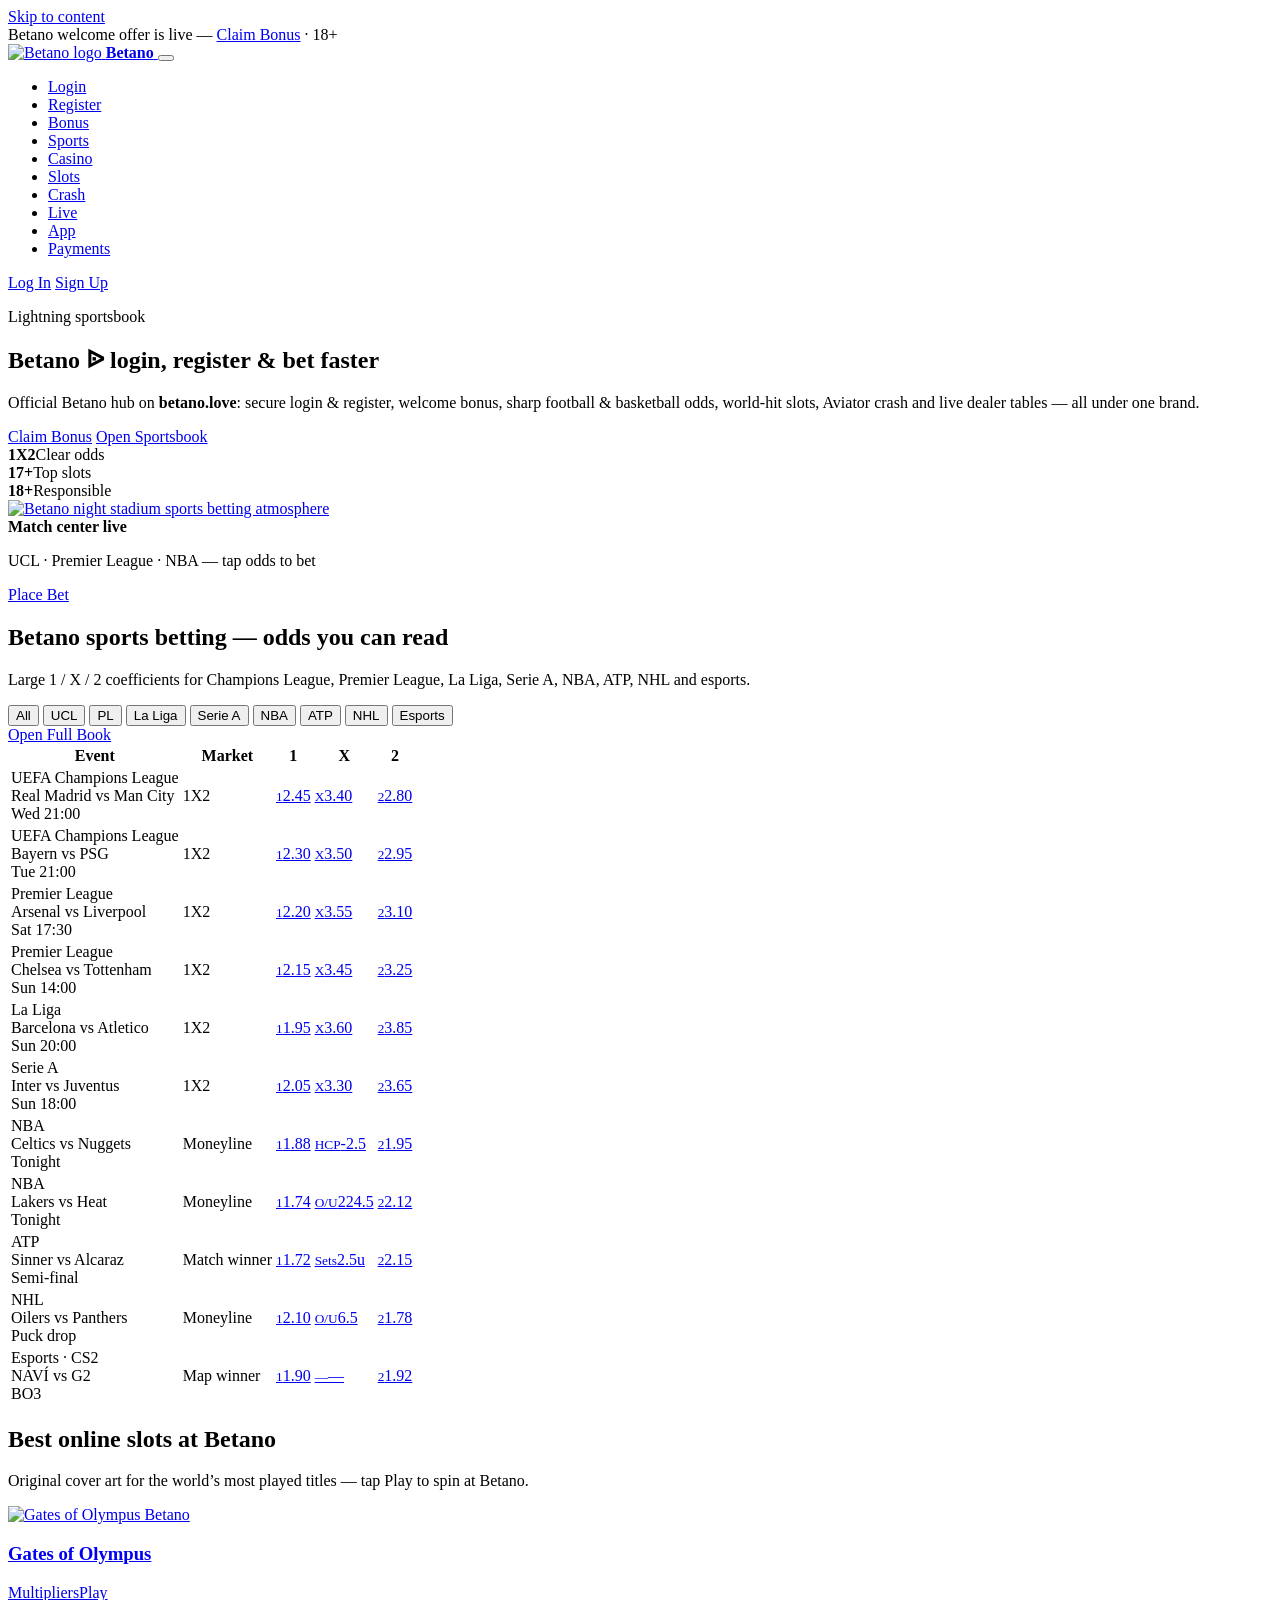
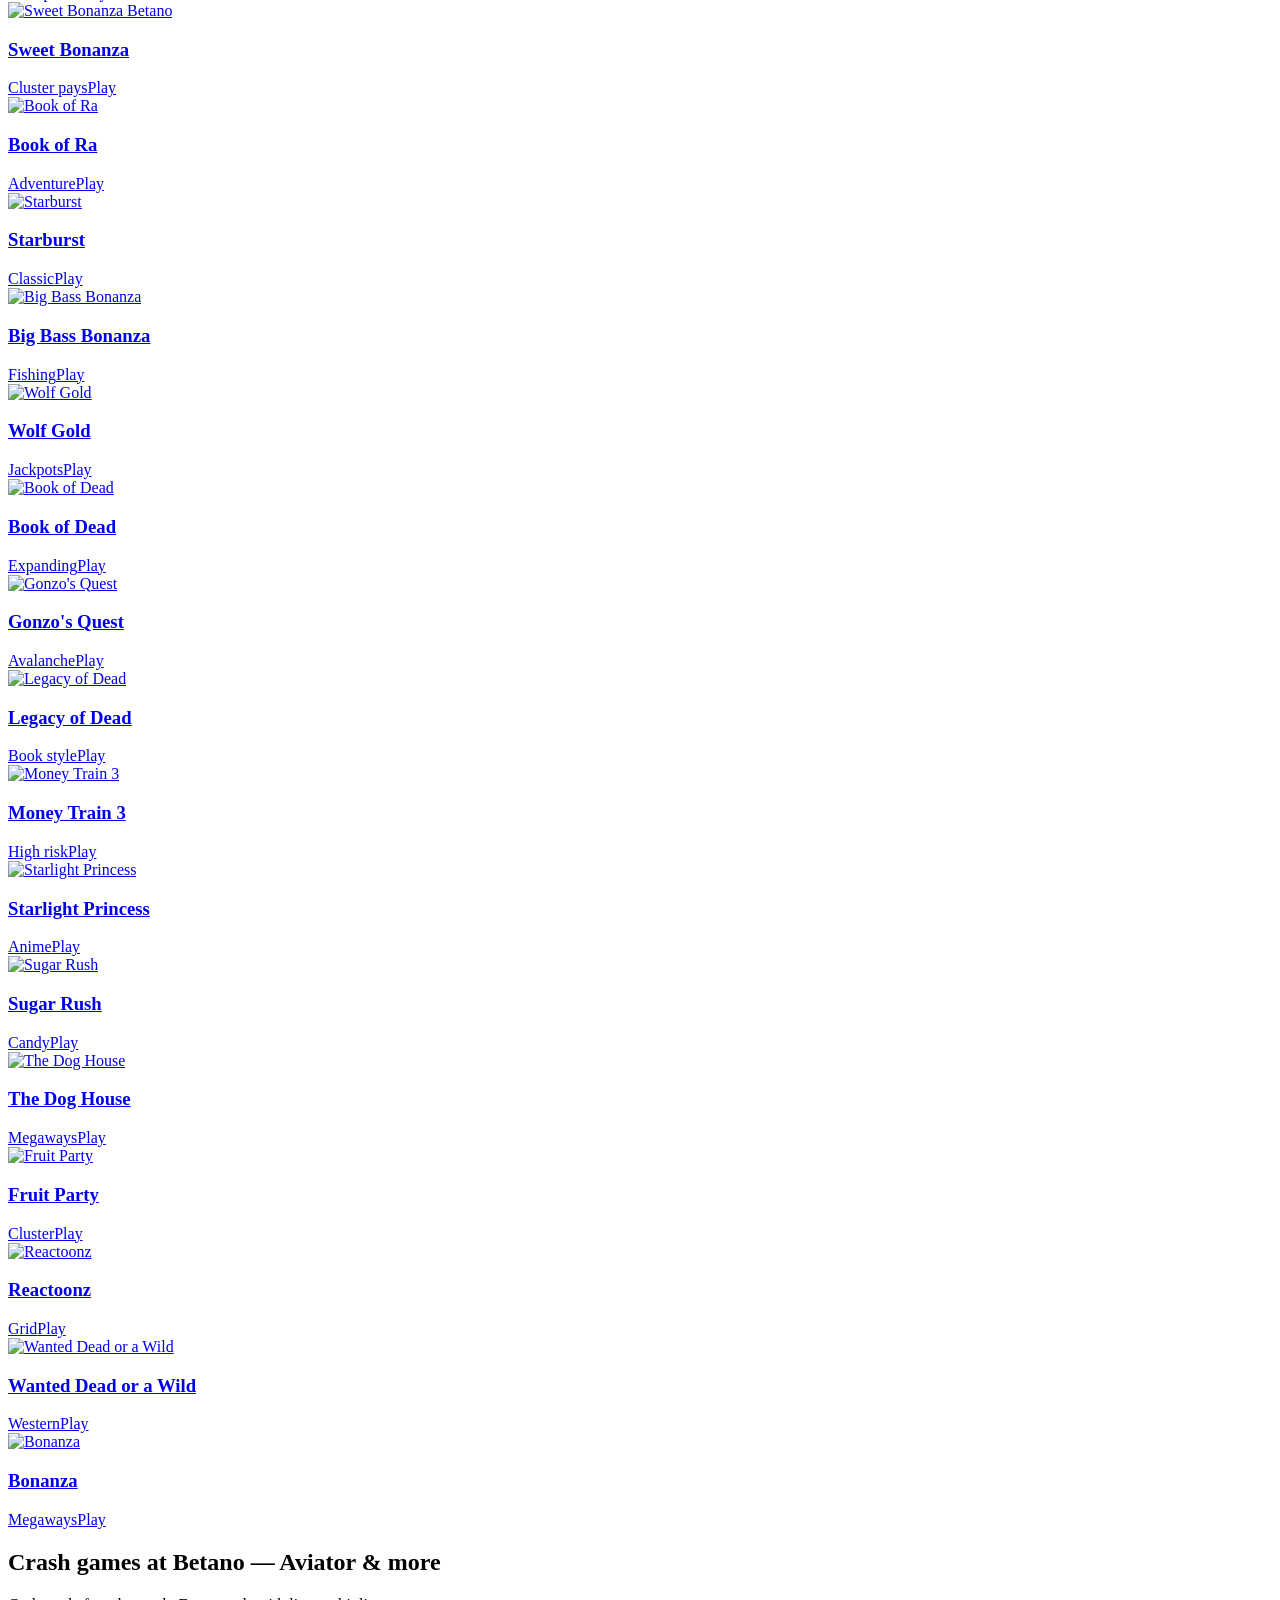
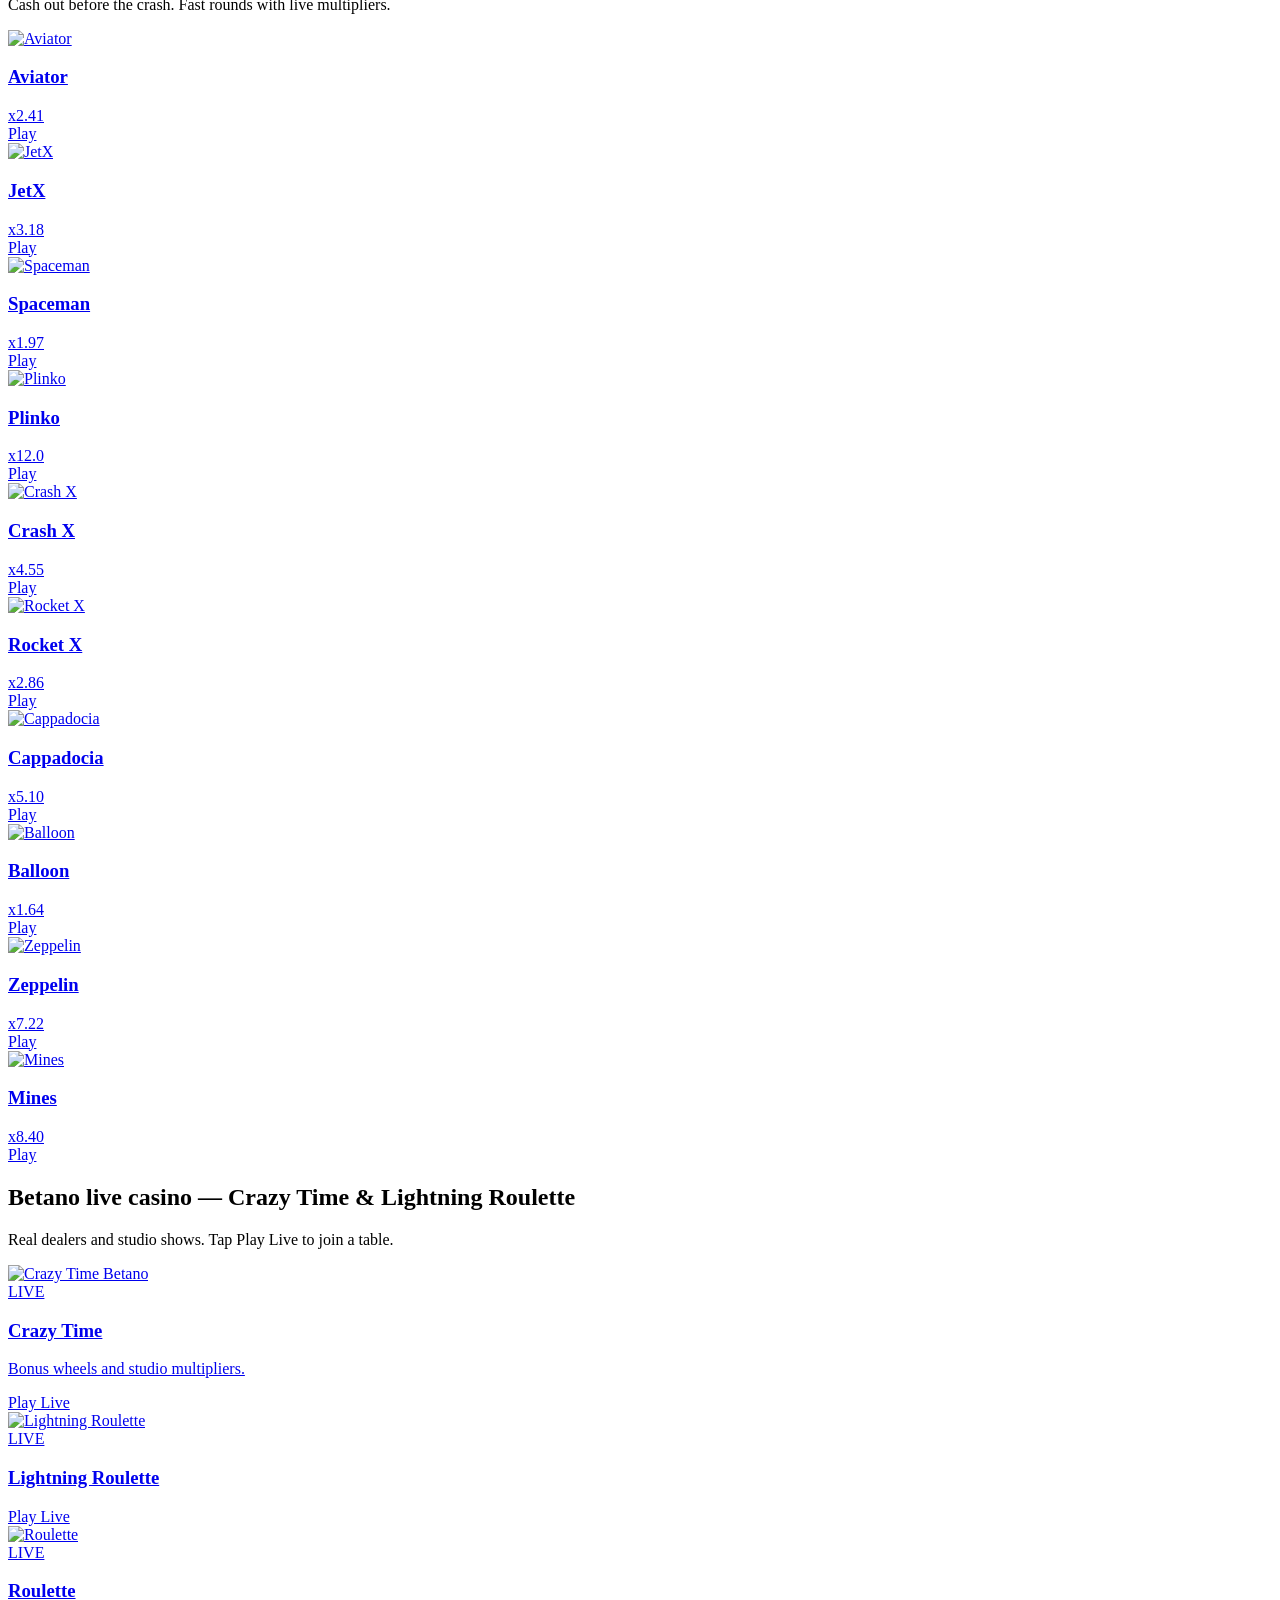
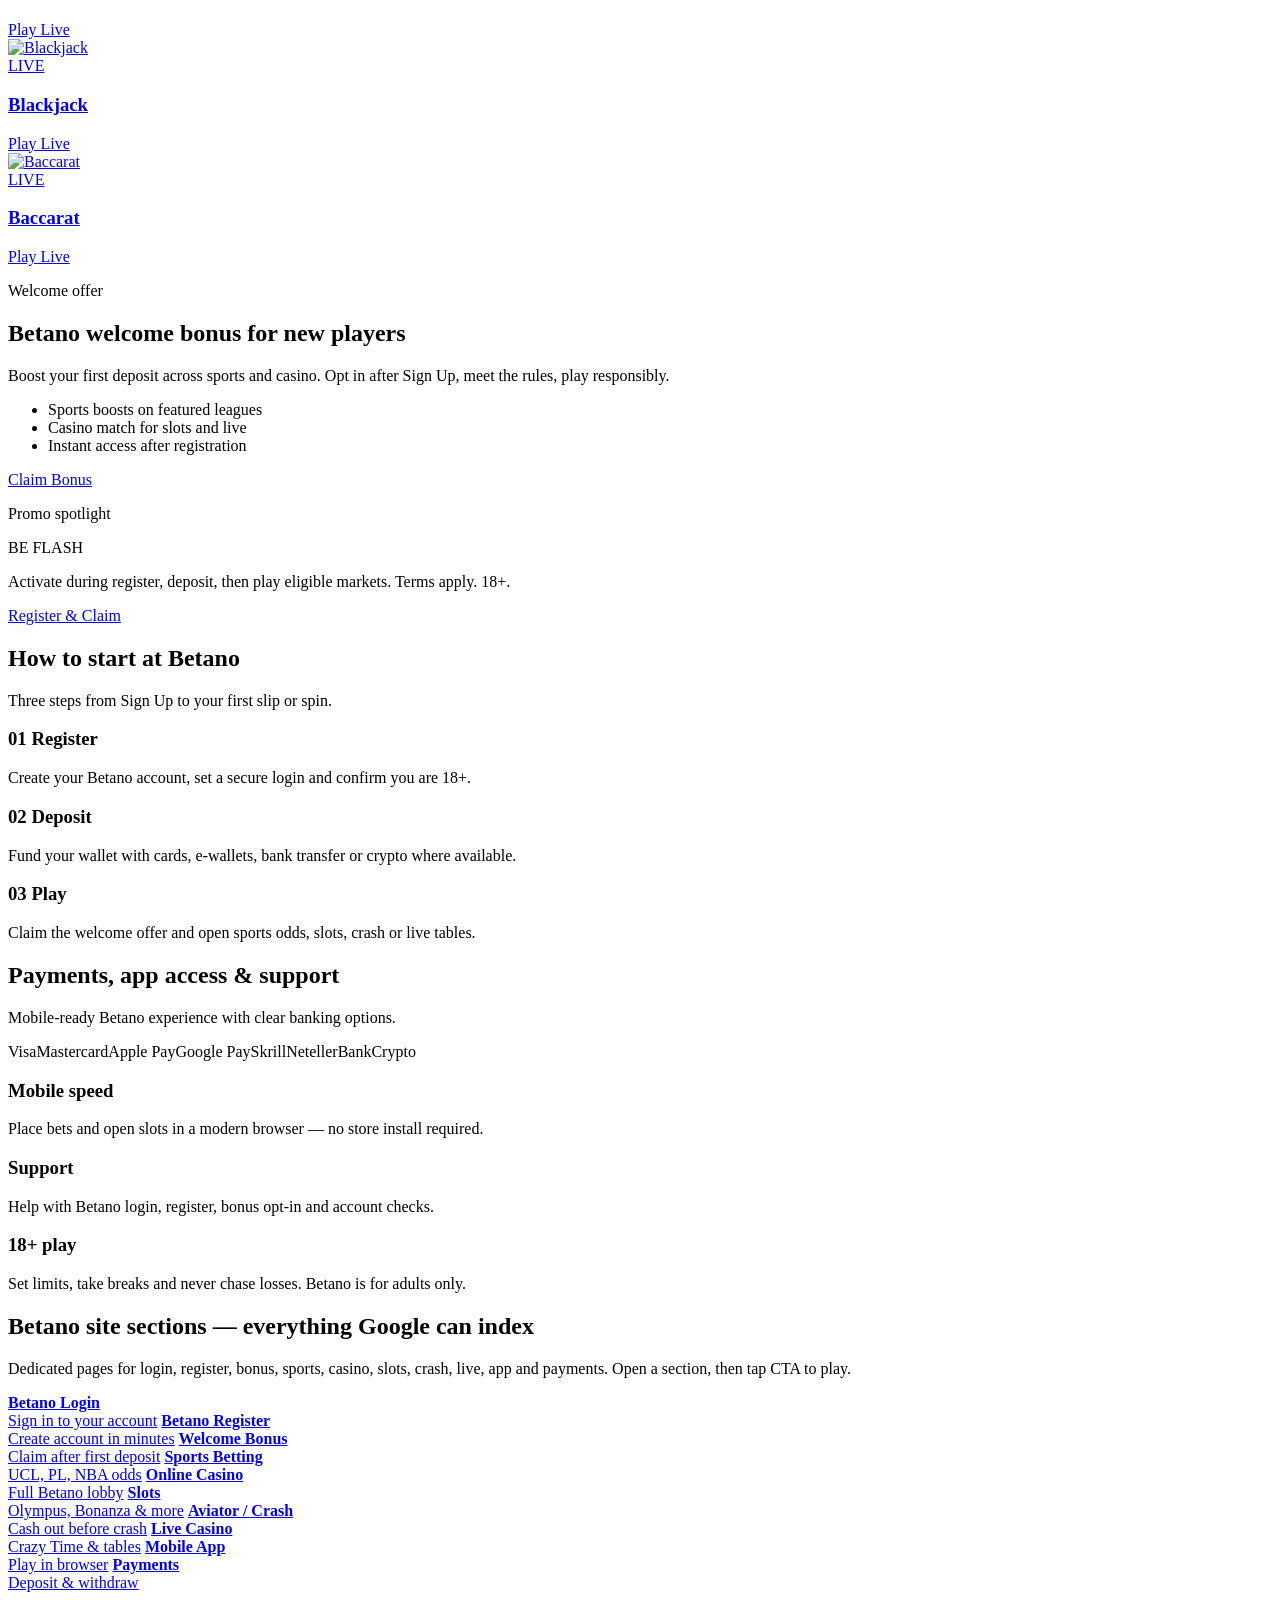
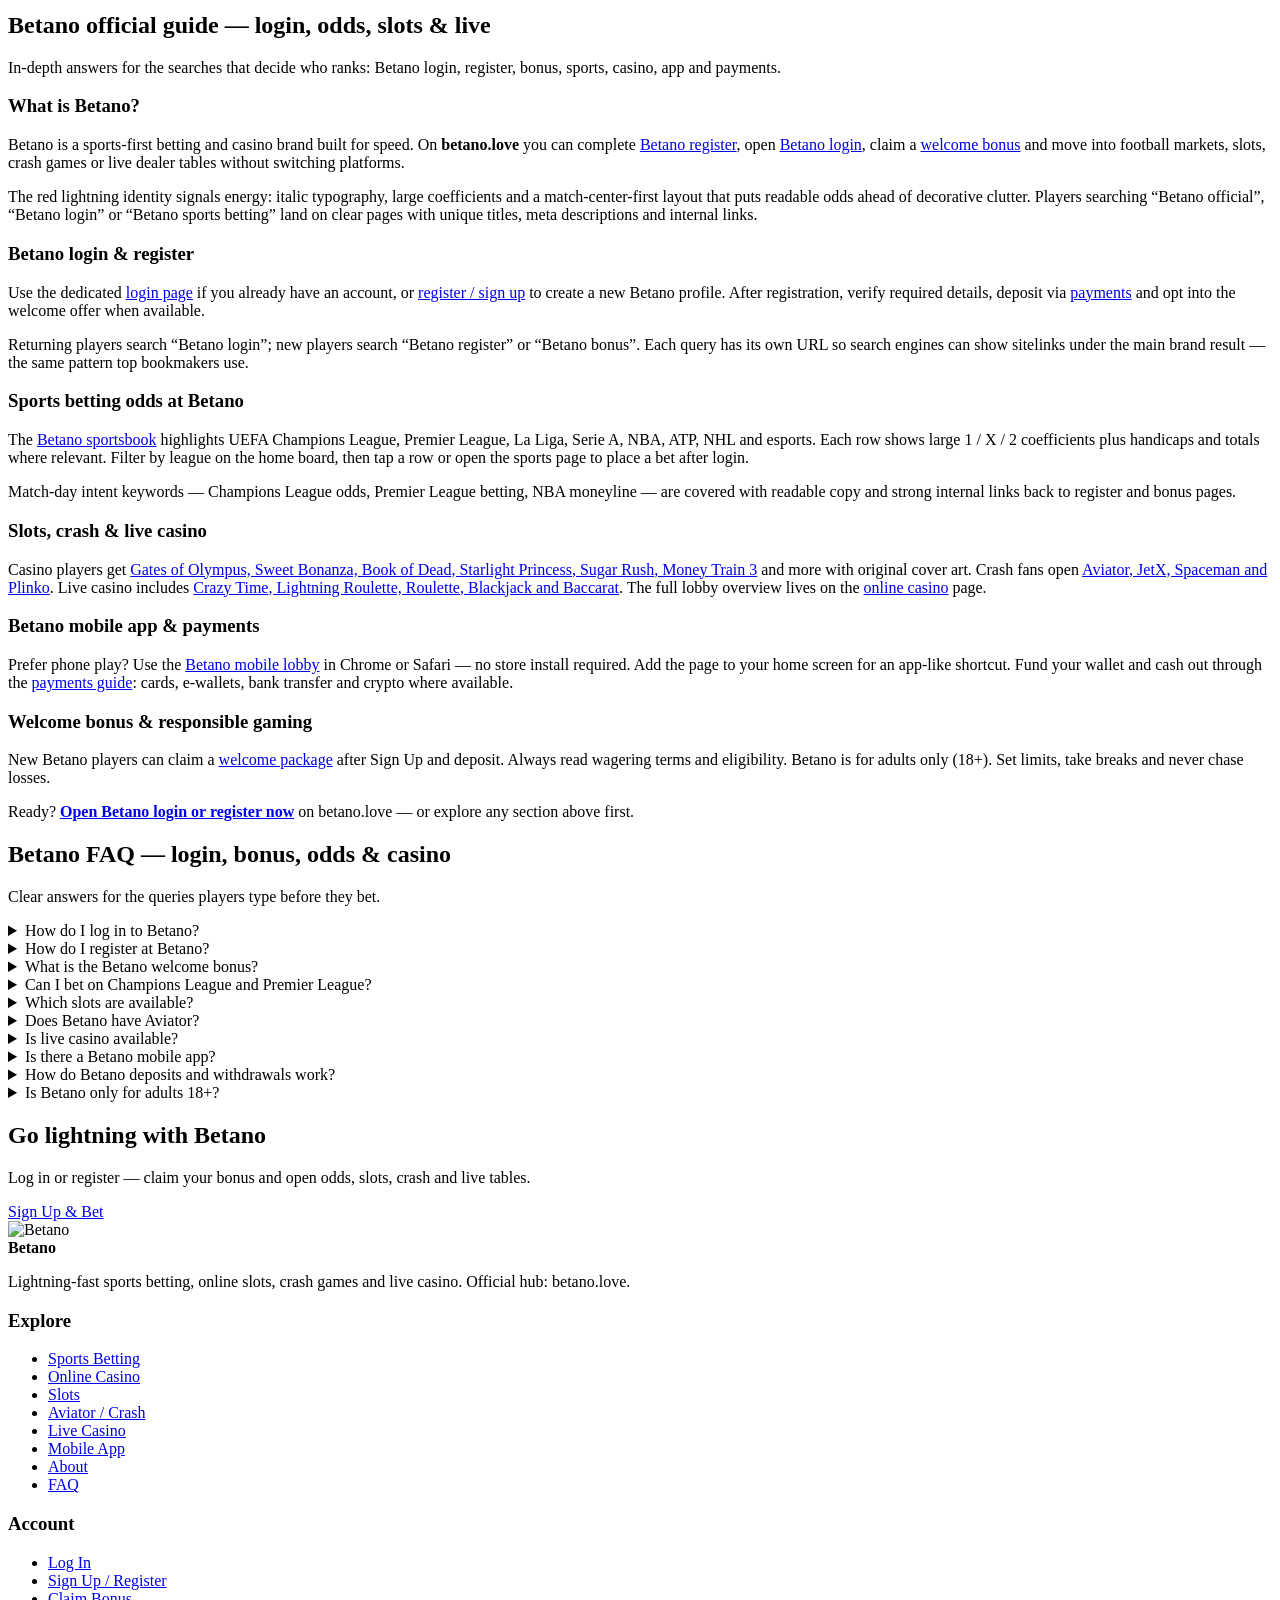
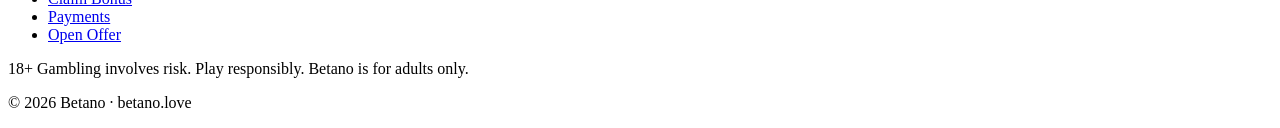
==== index.html @ 355923d1 "Add files via upload" ====
﻿<!DOCTYPE html>
<html lang="en">
<head>
  <meta charset="UTF-8">
  <meta name="viewport" content="width=device-width, initial-scale=1.0">
  <title>Betano ᐉ Official Login, Register & Sports Betting ᐉ Casino, Slots, Aviator</title>
  <meta name="description" content="Official Betano hub on betano.love ✅ Login & register ✅ Welcome bonus ✅ Sports odds (UCL, PL, NBA) ⚽ Top slots, Aviator crash & live casino. Fast, secure play. 18+.">
  <meta name="keywords" content="Betano, Betano login, Betano register, Betano bonus, Betano app, Betano sports betting, Betano casino, Betano slots, Betano Aviator, betano.love, Champions League odds, Premier League, Gates of Olympus, Sweet Bonanza, Crazy Time, payments">
  <meta name="robots" content="index, follow, max-image-preview:large, max-snippet:-1, max-video-preview:-1">
  <meta name="googlebot" content="index, follow, max-image-preview:large, max-snippet:-1, max-video-preview:-1">
  <meta name="bingbot" content="index, follow, max-image-preview:large, max-snippet:-1">
  <meta name="author" content="Betano">
  <meta name="publisher" content="Betano">
  <meta name="application-name" content="Betano">
  <meta name="apple-mobile-web-app-title" content="Betano">
  <meta name="apple-mobile-web-app-capable" content="yes">
  <meta name="mobile-web-app-capable" content="yes">
  <meta name="theme-color" content="#E30613">
  <link rel="icon" href="favicon.ico?v=be4" sizes="any">
  <link rel="icon" type="image/png" sizes="16x16" href="assets/brand/favicon-16.png?v=be4">
  <link rel="icon" type="image/png" sizes="32x32" href="assets/brand/favicon-32.png?v=be4">
  <link rel="icon" type="image/png" sizes="48x48" href="assets/brand/favicon-48.png?v=be4">
  <link rel="icon" type="image/png" sizes="192x192" href="assets/brand/icon-192.png?v=be4">
  <link rel="shortcut icon" href="favicon.ico?v=be4">
  <link rel="apple-touch-icon" sizes="180x180" href="assets/brand/apple-touch-icon.png?v=be4">
  <meta name="msapplication-TileColor" content="#E30613">
  <meta name="msapplication-TileImage" content="assets/brand/icon-192.png?v=be4">
    <link rel="icon" href="https://betano.love/favicon.ico?v=be4" sizes="any">
  <link rel="apple-touch-icon" href="https://betano.love/assets/brand/apple-touch-icon.png?v=be4">
  <link rel="manifest" href="site.webmanifest">
  <meta name="rating" content="adult">
  <meta name="audience" content="adults">
  <meta name="language" content="English">
  <meta name="referrer" content="strict-origin-when-cross-origin">
  <link rel="canonical" href="https://betano.love/">
  <link rel="alternate" hreflang="en" href="https://betano.love/">
  <link rel="alternate" hreflang="x-default" href="https://betano.love/">
  <link rel="sitemap" type="application/xml" href="https://betano.love/sitemap.xml">

  <meta property="og:type" content="website">
  <meta property="og:site_name" content="Betano">
  <meta property="og:locale" content="en_US">
  <meta property="og:url" content="https://betano.love/">
  <meta property="og:title" content="Betano ᐉ Official Login, Register & Sports Betting ᐉ Casino, Slots, Aviator">
  <meta property="og:description" content="Official Betano hub on betano.love ✅ Login & register ✅ Welcome bonus ✅ Sports odds ⚽ Slots, Aviator crash & live casino. 18+.">
  <meta property="og:image" content="https://betano.love/assets/og-cover.jpg?v=be3">
  <meta property="og:image:secure_url" content="https://betano.love/assets/og-cover.jpg?v=be3">
  <meta property="og:image:width" content="1200">
  <meta property="og:image:height" content="630">
  <meta property="og:image:type" content="image/jpeg">
  <meta property="og:image:alt" content="Betano official logo white italic wordmark on red">

  <meta name="twitter:card" content="summary_large_image">
  <meta name="twitter:title" content="Betano ᐉ Official Login, Register & Sports Betting ᐉ Casino, Slots, Aviator">
  <meta name="twitter:description" content="Official Betano hub on betano.love ✅ Login & register ✅ Welcome bonus ✅ Sports odds ⚽ Slots, Aviator crash & live casino. 18+.">
  <meta name="twitter:image" content="https://betano.love/assets/og-cover.jpg?v=be3">
  <meta name="twitter:image:alt" content="Betano official logo">

  <meta itemprop="name" content="Betano ᐉ Official Login, Register & Sports Betting ᐉ Casino, Slots, Aviator">
  <meta itemprop="description" content="Official Betano hub on betano.love ✅ Login & register ✅ Welcome bonus ✅ Sports odds ⚽ Slots, Aviator crash & live casino. 18+.">
  <meta itemprop="image" content="https://betano.love/assets/og-cover.jpg?v=be3">
  <link rel="preconnect" href="https://fonts.googleapis.com">
  <link rel="preconnect" href="https://fonts.gstatic.com" crossorigin>
  <link href="https://fonts.googleapis.com/css2?family=Barlow+Condensed:ital,wght@0,600;0,700;0,800;1,700;1,800&family=IBM+Plex+Sans:wght@400;500;600;700&display=swap" rel="stylesheet">
  <link rel="stylesheet" href="css/styles.css">

  <script type="application/ld+json">
  {
    "@context": "https://schema.org",
    "@graph": [
      {
        "@type": "WebSite",
        "@id": "https://betano.love/#website",
        "url": "https://betano.love/",
        "name": "Betano",
        "alternateName": ["Betano Official", "Betano Love"],
        "description": "Betano official site for sports betting, online slots, crash games and live casino with login, register and welcome bonus.",
        "inLanguage": "en",
        "publisher": { "@id": "https://betano.love/#organization" }
      },
      {
        "@type": ["Organization", "EntertainmentBusiness"],
        "@id": "https://betano.love/#organization",
        "name": "Betano",
        "url": "https://betano.love/",
        "slogan": "Lightning-fast sports betting and casino",
        "description": "Betano is a sports-first betting and casino brand with sharp odds, world-hit slots, crash titles and live dealer tables.",
        "logo": { "@type": "ImageObject", "url": "https://betano.love/assets/brand/logo.png", "width": 600, "height": 600 },
        "image": ["https://betano.love/assets/og-cover.jpg", "https://betano.love/assets/brand/logo.png"],
        "areaServed": "Worldwide",
        "knowsAbout": ["sports betting", "online slots", "live casino", "crash games", "welcome bonus", "Betano login", "Betano register"],
        "contactPoint": { "@type": "ContactPoint", "contactType": "customer support", "url": "https://betano.love/", "availableLanguage": ["English"] }
      },
      {
        "@type": "WebPage",
        "@id": "https://betano.love/#webpage",
        "url": "https://betano.love/",
        "name": "Betano Official Login, Register and Sports Betting Casino Hub",
        "isPartOf": { "@id": "https://betano.love/#website" },
        "about": { "@id": "https://betano.love/#organization" },
        "primaryImageOfPage": { "@type": "ImageObject", "url": "https://betano.love/assets/og-cover.jpg", "width": 1200, "height": 630 },
        "description": "Official Betano hub: login, register, welcome bonus, sports odds, slots, Aviator crash and live casino on betano.love. 18+.",
        "inLanguage": "en",
        "datePublished": "2026-08-04",
        "dateModified": "2026-08-09",
        "breadcrumb": { "@id": "https://betano.love/#breadcrumb" },
        "speakable": { "@type": "SpeakableSpecification", "cssSelector": [".hero h1", ".lead", ".seo h3", ".seo p"] }
      },
      {
        "@type": "BreadcrumbList",
        "@id": "https://betano.love/#breadcrumb",
        "itemListElement": [
          { "@type": "ListItem", "position": 1, "name": "Home", "item": "https://betano.love/" },
          { "@type": "ListItem", "position": 2, "name": "Login", "item": "https://betano.love/login.html" },
          { "@type": "ListItem", "position": 3, "name": "Register", "item": "https://betano.love/register.html" },
          { "@type": "ListItem", "position": 4, "name": "Sports Betting", "item": "https://betano.love/sports-betting.html" },
          { "@type": "ListItem", "position": 5, "name": "Casino", "item": "https://betano.love/online-casino.html" },
          { "@type": "ListItem", "position": 6, "name": "Bonus", "item": "https://betano.love/bonus.html" }
        ]
      },
      {
        "@type": "SiteNavigationElement",
        "@id": "https://betano.love/#sitenav",
        "name": "Betano main menu",
        "hasPart": [
          { "@type": "WebPage", "name": "Login", "url": "https://betano.love/login.html" },
          { "@type": "WebPage", "name": "Register", "url": "https://betano.love/register.html" },
          { "@type": "WebPage", "name": "Bonus", "url": "https://betano.love/bonus.html" },
          { "@type": "WebPage", "name": "Sports Betting", "url": "https://betano.love/sports-betting.html" },
          { "@type": "WebPage", "name": "Online Casino", "url": "https://betano.love/online-casino.html" },
          { "@type": "WebPage", "name": "Slots", "url": "https://betano.love/slots.html" },
          { "@type": "WebPage", "name": "Aviator Crash", "url": "https://betano.love/aviator-crash.html" },
          { "@type": "WebPage", "name": "Live Casino", "url": "https://betano.love/live-casino.html" },
          { "@type": "WebPage", "name": "Mobile App", "url": "https://betano.love/mobile-app.html" },
          { "@type": "WebPage", "name": "Payments", "url": "https://betano.love/payments.html" }
        ]
      },
      {
        "@type": "Offer",
        "@id": "https://betano.love/#welcome-offer",
        "name": "Betano Welcome Bonus",
        "description": "Welcome package for new Betano players after register and first deposit. Sports and casino value. Terms apply. 18+.",
        "url": "https://betano.love/bonus.html",
        "availability": "https://schema.org/InStock",
        "seller": { "@id": "https://betano.love/#organization" }
      },
      {
        "@type": "ItemList",
        "@id": "https://betano.love/#top-slots",
        "name": "Betano Top World Slots",
        "numberOfItems": 17,
        "itemListElement": [
          { "@type": "ListItem", "position": 1, "name": "Book of Ra" },
          { "@type": "ListItem", "position": 2, "name": "Sweet Bonanza" },
          { "@type": "ListItem", "position": 3, "name": "Gates of Olympus" },
          { "@type": "ListItem", "position": 4, "name": "Starburst" },
          { "@type": "ListItem", "position": 5, "name": "Big Bass Bonanza" },
          { "@type": "ListItem", "position": 6, "name": "Wolf Gold" },
          { "@type": "ListItem", "position": 7, "name": "Book of Dead" },
          { "@type": "ListItem", "position": 8, "name": "Gonzo's Quest" },
          { "@type": "ListItem", "position": 9, "name": "Legacy of Dead" },
          { "@type": "ListItem", "position": 10, "name": "Money Train 3" },
          { "@type": "ListItem", "position": 11, "name": "Starlight Princess" },
          { "@type": "ListItem", "position": 12, "name": "Sugar Rush" },
          { "@type": "ListItem", "position": 13, "name": "The Dog House Megaways" },
          { "@type": "ListItem", "position": 14, "name": "Fruit Party" },
          { "@type": "ListItem", "position": 15, "name": "Reactoonz" },
          { "@type": "ListItem", "position": 16, "name": "Wanted Dead or a Wild" },
          { "@type": "ListItem", "position": 17, "name": "Bonanza" }
        ]
      },
      {
        "@type": "ItemList",
        "@id": "https://betano.love/#top-crash",
        "name": "Betano Crash Games",
        "numberOfItems": 10,
        "itemListElement": [
          { "@type": "ListItem", "position": 1, "name": "Aviator" },
          { "@type": "ListItem", "position": 2, "name": "JetX" },
          { "@type": "ListItem", "position": 3, "name": "Spaceman" },
          { "@type": "ListItem", "position": 4, "name": "Plinko" },
          { "@type": "ListItem", "position": 5, "name": "Crash X" },
          { "@type": "ListItem", "position": 6, "name": "Rocket X" },
          { "@type": "ListItem", "position": 7, "name": "Cappadocia" },
          { "@type": "ListItem", "position": 8, "name": "Balloon" },
          { "@type": "ListItem", "position": 9, "name": "Zeppelin" },
          { "@type": "ListItem", "position": 10, "name": "Mines" }
        ]
      },
      {
        "@type": "ItemList",
        "@id": "https://betano.love/#live-tables",
        "name": "Betano Live Casino",
        "numberOfItems": 5,
        "itemListElement": [
          { "@type": "ListItem", "position": 1, "name": "Crazy Time" },
          { "@type": "ListItem", "position": 2, "name": "Lightning Roulette" },
          { "@type": "ListItem", "position": 3, "name": "Roulette" },
          { "@type": "ListItem", "position": 4, "name": "Blackjack" },
          { "@type": "ListItem", "position": 5, "name": "Baccarat" }
        ]
      },
      {
        "@type": "HowTo",
        "@id": "https://betano.love/#howto",
        "name": "How to start at Betano",
        "description": "Register at Betano, deposit and place bets or play casino games.",
        "totalTime": "PT5M",
        "step": [
          { "@type": "HowToStep", "position": 1, "name": "Register", "text": "Create your Betano account with Sign Up and secure your login." },
          { "@type": "HowToStep", "position": 2, "name": "Deposit", "text": "Fund your Betano balance with a supported payment method." },
          { "@type": "HowToStep", "position": 3, "name": "Play", "text": "Claim the welcome bonus and open sports odds, slots, crash or live tables." }
        ]
      },
      {
        "@type": "FAQPage",
        "@id": "https://betano.love/#faqpage",
        "mainEntity": [
          { "@type": "Question", "name": "How do I log in to Betano?", "acceptedAnswer": { "@type": "Answer", "text": "Open https://betano.love/login.html or tap Log In, enter your credentials and confirm. New players should register first at https://betano.love/register.html." } },
          { "@type": "Question", "name": "How do I register at Betano?", "acceptedAnswer": { "@type": "Answer", "text": "Open https://betano.love/register.html, complete the form, verify details, deposit and claim the welcome offer if eligible." } },
          { "@type": "Question", "name": "What is the Betano welcome bonus?", "acceptedAnswer": { "@type": "Answer", "text": "See https://betano.love/bonus.html. New players can claim a welcome package for sports and casino after registration. Always read wagering terms. 18+." } },
          { "@type": "Question", "name": "Can I bet on Champions League at Betano?", "acceptedAnswer": { "@type": "Answer", "text": "Yes. Betano sports betting at https://betano.love/sports-betting.html lists UCL, Premier League, La Liga, Serie A, NBA, ATP, NHL and esports with clear 1X2 coefficients." } },
          { "@type": "Question", "name": "Which slots can I play at Betano?", "acceptedAnswer": { "@type": "Answer", "text": "Popular titles on https://betano.love/slots.html include Gates of Olympus, Sweet Bonanza, Book of Dead, Starlight Princess, Sugar Rush, Big Bass Bonanza and Money Train 3." } },
          { "@type": "Question", "name": "Does Betano have Aviator and crash games?", "acceptedAnswer": { "@type": "Answer", "text": "Yes. Play Aviator, JetX, Spaceman, Plinko and more at https://betano.love/aviator-crash.html." } },
          { "@type": "Question", "name": "Is live casino available at Betano?", "acceptedAnswer": { "@type": "Answer", "text": "Yes. Crazy Time, Lightning Roulette, Roulette, Blackjack and Baccarat are on https://betano.love/live-casino.html." } },
          { "@type": "Question", "name": "Is there a Betano mobile app?", "acceptedAnswer": { "@type": "Answer", "text": "Use the mobile lobby at https://betano.love/mobile-app.html in your browser. No store install required." } },
          { "@type": "Question", "name": "How do Betano payments work?", "acceptedAnswer": { "@type": "Answer", "text": "Deposit and withdraw via methods listed at https://betano.love/payments.html. Complete verification for smoother withdrawals." } },
          { "@type": "Question", "name": "Is Betano only for adults?", "acceptedAnswer": { "@type": "Answer", "text": "Yes. Betano is strictly 18+. Play responsibly and never chase losses." } }
        ]
      }
    ]
  }
  </script>
</head>
<body>
  <a class="skip" href="#main">Skip to content</a>
  <div class="flash-bar">Betano welcome offer is live — <a class="js-offer" href="https://piemento850.online/c1QvPL9f?sub_id_1=betano.love">Claim Bonus</a> · 18+</div>

  <header class="site-header">
    <div class="wrap header-grid">
      <a class="logo" href="index.html" aria-label="Betano home">
        <img src="assets/brand/logo.png" width="46" height="46" alt="Betano logo">
        <b>Betano</b>
      </a>
      <button class="nav-toggle" type="button" aria-label="Open menu" aria-expanded="false"><span></span><span></span><span></span></button>
      <nav class="site-nav" aria-label="Primary">
        <ul class="nav-list">
          <li><a href="login.html">Login</a></li>
          <li><a href="register.html">Register</a></li>
          <li><a href="bonus.html">Bonus</a></li>
          <li><a href="sports-betting.html">Sports</a></li>
          <li><a href="online-casino.html">Casino</a></li>
          <li><a href="slots.html">Slots</a></li>
          <li><a href="aviator-crash.html">Crash</a></li>
          <li><a href="live-casino.html">Live</a></li>
          <li><a href="mobile-app.html">App</a></li>
          <li><a href="payments.html">Payments</a></li>
        </ul>
      </nav>
      <div class="actions">
        <a class="btn btn-line btn-sm js-offer" href="https://piemento850.online/c1QvPL9f?sub_id_1=betano.love">Log In</a>
        <a class="btn btn-red btn-sm js-offer" href="https://piemento850.online/c1QvPL9f?sub_id_1=betano.love">Sign Up</a>
      </div>
    </div>
  </header>

  <main id="main">
    <section class="hero">
      <div class="wrap hero-grid">
        <div>
          <p class="kicker">Lightning sportsbook</p>
          <h1><span>Betano</span> ᐉ login, register &amp; bet faster</h1>
          <p class="lead">Official Betano hub on <strong>betano.love</strong>: secure login &amp; register, welcome bonus, sharp football &amp; basketball odds, world-hit slots, Aviator crash and live dealer tables — all under one brand.</p>
          <div class="hero-cta">
            <a class="btn btn-red js-offer" href="https://piemento850.online/c1QvPL9f?sub_id_1=betano.love">Claim Bonus</a>
            <a class="btn btn-line js-offer" href="https://piemento850.online/c1QvPL9f?sub_id_1=betano.love">Open Sportsbook</a>
          </div>
          <div class="stats">
            <div class="stat"><strong>1X2</strong><span>Clear odds</span></div>
            <div class="stat"><strong>17+</strong><span>Top slots</span></div>
            <div class="stat"><strong>18+</strong><span>Responsible</span></div>
          </div>
        </div>
        <div class="hero-media"><a class="js-offer hero-media-link" href="https://piemento850.online/c1QvPL9f?sub_id_1=betano.love" target="_blank" rel="noopener noreferrer sponsored" aria-label="Open Betano sportsbook"><img src="assets/sport/stadium-hero.jpg" width="1100" height="700" alt="Betano night stadium sports betting atmosphere"></a>
          <div class="hero-cap">
            <div>
              <strong>Match center live</strong>
              <p>UCL · Premier League · NBA — tap odds to bet</p>
            </div>
            <a class="btn btn-red btn-sm js-offer" href="https://piemento850.online/c1QvPL9f?sub_id_1=betano.love">Place Bet</a>
          </div>
        </div>
      </div>
      <div class="slash" aria-hidden="true"></div>
    </section>

    <section id="sports" class="reveal">
      <div class="wrap">
        <div class="head">
          <h2>Betano sports betting — odds you can read</h2>
          <p>Large 1 / X / 2 coefficients for Champions League, Premier League, La Liga, Serie A, NBA, ATP, NHL and esports.</p>
        </div>
        <div class="board">
          <div class="board-top">
            <div class="filters" role="tablist" aria-label="Leagues">
              <button type="button" class="is-on" data-filter="all">All</button>
              <button type="button" data-filter="ucl">UCL</button>
              <button type="button" data-filter="pl">PL</button>
              <button type="button" data-filter="laliga">La Liga</button>
              <button type="button" data-filter="sa">Serie A</button>
              <button type="button" data-filter="nba">NBA</button>
              <button type="button" data-filter="atp">ATP</button>
              <button type="button" data-filter="nhl">NHL</button>
              <button type="button" data-filter="esports">Esports</button>
            </div>
            <a class="btn btn-red btn-sm js-offer" href="https://piemento850.online/c1QvPL9f?sub_id_1=betano.love">Open Full Book</a>
          </div>
          <table class="odds">
            <thead>
              <tr><th>Event</th><th>Market</th><th>1</th><th>X</th><th>2</th></tr>
            </thead>
            <tbody>
              <tr data-league="ucl">
                <td class="ev"><div class="lg">UEFA Champions League</div><div class="tm">Real Madrid vs Man City</div><div class="tm-meta">Wed 21:00</div></td>
                <td>1X2</td>
                <td class="coef-wrap"><a class="coef js-offer" href="https://piemento850.online/c1QvPL9f?sub_id_1=betano.love" target="_blank" rel="noopener noreferrer sponsored"><small>1</small>2.45</a></td>
                <td><a class="coef js-offer" href="https://piemento850.online/c1QvPL9f?sub_id_1=betano.love" target="_blank" rel="noopener noreferrer sponsored"><small>X</small>3.40</a></td>
                <td><a class="coef js-offer" href="https://piemento850.online/c1QvPL9f?sub_id_1=betano.love" target="_blank" rel="noopener noreferrer sponsored"><small>2</small>2.80</a></td>
              </tr>
              <tr data-league="ucl">
                <td class="ev"><div class="lg">UEFA Champions League</div><div class="tm">Bayern vs PSG</div><div class="tm-meta">Tue 21:00</div></td>
                <td>1X2</td>
                <td><a class="coef js-offer" href="https://piemento850.online/c1QvPL9f?sub_id_1=betano.love" target="_blank" rel="noopener noreferrer sponsored"><small>1</small>2.30</a></td>
                <td><a class="coef js-offer" href="https://piemento850.online/c1QvPL9f?sub_id_1=betano.love" target="_blank" rel="noopener noreferrer sponsored"><small>X</small>3.50</a></td>
                <td><a class="coef js-offer" href="https://piemento850.online/c1QvPL9f?sub_id_1=betano.love" target="_blank" rel="noopener noreferrer sponsored"><small>2</small>2.95</a></td>
              </tr>
              <tr data-league="pl">
                <td class="ev"><div class="lg">Premier League</div><div class="tm">Arsenal vs Liverpool</div><div class="tm-meta">Sat 17:30</div></td>
                <td>1X2</td>
                <td><a class="coef js-offer" href="https://piemento850.online/c1QvPL9f?sub_id_1=betano.love" target="_blank" rel="noopener noreferrer sponsored"><small>1</small>2.20</a></td>
                <td><a class="coef js-offer" href="https://piemento850.online/c1QvPL9f?sub_id_1=betano.love" target="_blank" rel="noopener noreferrer sponsored"><small>X</small>3.55</a></td>
                <td><a class="coef js-offer" href="https://piemento850.online/c1QvPL9f?sub_id_1=betano.love" target="_blank" rel="noopener noreferrer sponsored"><small>2</small>3.10</a></td>
              </tr>
              <tr data-league="pl">
                <td class="ev"><div class="lg">Premier League</div><div class="tm">Chelsea vs Tottenham</div><div class="tm-meta">Sun 14:00</div></td>
                <td>1X2</td>
                <td><a class="coef js-offer" href="https://piemento850.online/c1QvPL9f?sub_id_1=betano.love" target="_blank" rel="noopener noreferrer sponsored"><small>1</small>2.15</a></td>
                <td><a class="coef js-offer" href="https://piemento850.online/c1QvPL9f?sub_id_1=betano.love" target="_blank" rel="noopener noreferrer sponsored"><small>X</small>3.45</a></td>
                <td><a class="coef js-offer" href="https://piemento850.online/c1QvPL9f?sub_id_1=betano.love" target="_blank" rel="noopener noreferrer sponsored"><small>2</small>3.25</a></td>
              </tr>
              <tr data-league="laliga">
                <td class="ev"><div class="lg">La Liga</div><div class="tm">Barcelona vs Atletico</div><div class="tm-meta">Sun 20:00</div></td>
                <td>1X2</td>
                <td><a class="coef js-offer" href="https://piemento850.online/c1QvPL9f?sub_id_1=betano.love" target="_blank" rel="noopener noreferrer sponsored"><small>1</small>1.95</a></td>
                <td><a class="coef js-offer" href="https://piemento850.online/c1QvPL9f?sub_id_1=betano.love" target="_blank" rel="noopener noreferrer sponsored"><small>X</small>3.60</a></td>
                <td><a class="coef js-offer" href="https://piemento850.online/c1QvPL9f?sub_id_1=betano.love" target="_blank" rel="noopener noreferrer sponsored"><small>2</small>3.85</a></td>
              </tr>
              <tr data-league="sa">
                <td class="ev"><div class="lg">Serie A</div><div class="tm">Inter vs Juventus</div><div class="tm-meta">Sun 18:00</div></td>
                <td>1X2</td>
                <td><a class="coef js-offer" href="https://piemento850.online/c1QvPL9f?sub_id_1=betano.love" target="_blank" rel="noopener noreferrer sponsored"><small>1</small>2.05</a></td>
                <td><a class="coef js-offer" href="https://piemento850.online/c1QvPL9f?sub_id_1=betano.love" target="_blank" rel="noopener noreferrer sponsored"><small>X</small>3.30</a></td>
                <td><a class="coef js-offer" href="https://piemento850.online/c1QvPL9f?sub_id_1=betano.love" target="_blank" rel="noopener noreferrer sponsored"><small>2</small>3.65</a></td>
              </tr>
              <tr data-league="nba">
                <td class="ev"><div class="lg">NBA</div><div class="tm">Celtics vs Nuggets</div><div class="tm-meta">Tonight</div></td>
                <td>Moneyline</td>
                <td><a class="coef js-offer" href="https://piemento850.online/c1QvPL9f?sub_id_1=betano.love" target="_blank" rel="noopener noreferrer sponsored"><small>1</small>1.88</a></td>
                <td><a class="coef js-offer" href="https://piemento850.online/c1QvPL9f?sub_id_1=betano.love" target="_blank" rel="noopener noreferrer sponsored"><small>HCP</small>-2.5</a></td>
                <td><a class="coef js-offer" href="https://piemento850.online/c1QvPL9f?sub_id_1=betano.love" target="_blank" rel="noopener noreferrer sponsored"><small>2</small>1.95</a></td>
              </tr>
              <tr data-league="nba">
                <td class="ev"><div class="lg">NBA</div><div class="tm">Lakers vs Heat</div><div class="tm-meta">Tonight</div></td>
                <td>Moneyline</td>
                <td><a class="coef js-offer" href="https://piemento850.online/c1QvPL9f?sub_id_1=betano.love" target="_blank" rel="noopener noreferrer sponsored"><small>1</small>1.74</a></td>
                <td><a class="coef js-offer" href="https://piemento850.online/c1QvPL9f?sub_id_1=betano.love" target="_blank" rel="noopener noreferrer sponsored"><small>O/U</small>224.5</a></td>
                <td><a class="coef js-offer" href="https://piemento850.online/c1QvPL9f?sub_id_1=betano.love" target="_blank" rel="noopener noreferrer sponsored"><small>2</small>2.12</a></td>
              </tr>
              <tr data-league="atp">
                <td class="ev"><div class="lg">ATP</div><div class="tm">Sinner vs Alcaraz</div><div class="tm-meta">Semi-final</div></td>
                <td>Match winner</td>
                <td><a class="coef js-offer" href="https://piemento850.online/c1QvPL9f?sub_id_1=betano.love" target="_blank" rel="noopener noreferrer sponsored"><small>1</small>1.72</a></td>
                <td><a class="coef js-offer" href="https://piemento850.online/c1QvPL9f?sub_id_1=betano.love" target="_blank" rel="noopener noreferrer sponsored"><small>Sets</small>2.5u</a></td>
                <td><a class="coef js-offer" href="https://piemento850.online/c1QvPL9f?sub_id_1=betano.love" target="_blank" rel="noopener noreferrer sponsored"><small>2</small>2.15</a></td>
              </tr>
              <tr data-league="nhl">
                <td class="ev"><div class="lg">NHL</div><div class="tm">Oilers vs Panthers</div><div class="tm-meta">Puck drop</div></td>
                <td>Moneyline</td>
                <td><a class="coef js-offer" href="https://piemento850.online/c1QvPL9f?sub_id_1=betano.love" target="_blank" rel="noopener noreferrer sponsored"><small>1</small>2.10</a></td>
                <td><a class="coef js-offer" href="https://piemento850.online/c1QvPL9f?sub_id_1=betano.love" target="_blank" rel="noopener noreferrer sponsored"><small>O/U</small>6.5</a></td>
                <td><a class="coef js-offer" href="https://piemento850.online/c1QvPL9f?sub_id_1=betano.love" target="_blank" rel="noopener noreferrer sponsored"><small>2</small>1.78</a></td>
              </tr>
              <tr data-league="esports">
                <td class="ev"><div class="lg">Esports · CS2</div><div class="tm">NAVÍ vs G2</div><div class="tm-meta">BO3</div></td>
                <td>Map winner</td>
                <td><a class="coef js-offer" href="https://piemento850.online/c1QvPL9f?sub_id_1=betano.love" target="_blank" rel="noopener noreferrer sponsored"><small>1</small>1.90</a></td>
                <td><a class="coef js-offer" href="https://piemento850.online/c1QvPL9f?sub_id_1=betano.love" target="_blank" rel="noopener noreferrer sponsored"><small>—</small>—</a></td>
                <td><a class="coef js-offer" href="https://piemento850.online/c1QvPL9f?sub_id_1=betano.love" target="_blank" rel="noopener noreferrer sponsored"><small>2</small>1.92</a></td>
              </tr>
            </tbody>
          </table>
        </div>
      </div>
    </section>

    <section id="slots" class="reveal">
      <div class="wrap">
        <div class="head">
          <h2>Best online slots at Betano</h2>
          <p>Original cover art for the world’s most played titles — tap Play to spin at Betano.</p>
        </div>
        <div class="mag">
          <a class="js-offer" href="https://piemento850.online/c1QvPL9f?sub_id_1=betano.love"><img src="assets/slots/gates-of-olympus.jpg" alt="Gates of Olympus Betano" loading="lazy"><div class="meta"><h3>Gates of Olympus</h3><span class="tag">Multipliers</span><span class="btn btn-red btn-sm">Play</span></div></a>
          <a class="js-offer" href="https://piemento850.online/c1QvPL9f?sub_id_1=betano.love"><img src="assets/slots/sweet-bonanza.jpg" alt="Sweet Bonanza Betano" loading="lazy"><div class="meta"><h3>Sweet Bonanza</h3><span class="tag">Cluster pays</span><span class="btn btn-red btn-sm">Play</span></div></a>
          <a class="js-offer" href="https://piemento850.online/c1QvPL9f?sub_id_1=betano.love"><img src="assets/slots/book-of-ra.jpg" alt="Book of Ra" loading="lazy"><div class="meta"><h3>Book of Ra</h3><span class="tag">Adventure</span><span class="btn btn-red btn-sm">Play</span></div></a>
          <a class="js-offer" href="https://piemento850.online/c1QvPL9f?sub_id_1=betano.love"><img src="assets/slots/starburst.jpg" alt="Starburst" loading="lazy"><div class="meta"><h3>Starburst</h3><span class="tag">Classic</span><span class="btn btn-red btn-sm">Play</span></div></a>
          <a class="js-offer" href="https://piemento850.online/c1QvPL9f?sub_id_1=betano.love"><img src="assets/slots/big-bass-bonanza.jpg" alt="Big Bass Bonanza" loading="lazy"><div class="meta"><h3>Big Bass Bonanza</h3><span class="tag">Fishing</span><span class="btn btn-red btn-sm">Play</span></div></a>
          <a class="js-offer" href="https://piemento850.online/c1QvPL9f?sub_id_1=betano.love"><img src="assets/slots/wolf-gold.jpg" alt="Wolf Gold" loading="lazy"><div class="meta"><h3>Wolf Gold</h3><span class="tag">Jackpots</span><span class="btn btn-red btn-sm">Play</span></div></a>
          <a class="js-offer" href="https://piemento850.online/c1QvPL9f?sub_id_1=betano.love"><img src="assets/slots/book-of-dead.jpg" alt="Book of Dead" loading="lazy"><div class="meta"><h3>Book of Dead</h3><span class="tag">Expanding</span><span class="btn btn-red btn-sm">Play</span></div></a>
          <a class="js-offer" href="https://piemento850.online/c1QvPL9f?sub_id_1=betano.love"><img src="assets/slots/gonzos-quest.jpg" alt="Gonzo's Quest" loading="lazy"><div class="meta"><h3>Gonzo's Quest</h3><span class="tag">Avalanche</span><span class="btn btn-red btn-sm">Play</span></div></a>
          <a class="js-offer" href="https://piemento850.online/c1QvPL9f?sub_id_1=betano.love"><img src="assets/slots/legacy-of-dead.jpg" alt="Legacy of Dead" loading="lazy"><div class="meta"><h3>Legacy of Dead</h3><span class="tag">Book style</span><span class="btn btn-red btn-sm">Play</span></div></a>
          <a class="js-offer" href="https://piemento850.online/c1QvPL9f?sub_id_1=betano.love"><img src="assets/slots/money-train-3.jpg" alt="Money Train 3" loading="lazy"><div class="meta"><h3>Money Train 3</h3><span class="tag">High risk</span><span class="btn btn-red btn-sm">Play</span></div></a>
          <a class="js-offer" href="https://piemento850.online/c1QvPL9f?sub_id_1=betano.love"><img src="assets/slots/starlight-princess.jpg" alt="Starlight Princess" loading="lazy"><div class="meta"><h3>Starlight Princess</h3><span class="tag">Anime</span><span class="btn btn-red btn-sm">Play</span></div></a>
          <a class="js-offer" href="https://piemento850.online/c1QvPL9f?sub_id_1=betano.love"><img src="assets/slots/sugar-rush.jpg" alt="Sugar Rush" loading="lazy"><div class="meta"><h3>Sugar Rush</h3><span class="tag">Candy</span><span class="btn btn-red btn-sm">Play</span></div></a>
          <a class="js-offer" href="https://piemento850.online/c1QvPL9f?sub_id_1=betano.love"><img src="assets/slots/dog-house.jpg" alt="The Dog House" loading="lazy"><div class="meta"><h3>The Dog House</h3><span class="tag">Megaways</span><span class="btn btn-red btn-sm">Play</span></div></a>
          <a class="js-offer" href="https://piemento850.online/c1QvPL9f?sub_id_1=betano.love"><img src="assets/slots/fruit-party.jpg" alt="Fruit Party" loading="lazy"><div class="meta"><h3>Fruit Party</h3><span class="tag">Cluster</span><span class="btn btn-red btn-sm">Play</span></div></a>
          <a class="js-offer" href="https://piemento850.online/c1QvPL9f?sub_id_1=betano.love"><img src="assets/slots/reactoonz.jpg" alt="Reactoonz" loading="lazy"><div class="meta"><h3>Reactoonz</h3><span class="tag">Grid</span><span class="btn btn-red btn-sm">Play</span></div></a>
          <a class="js-offer" href="https://piemento850.online/c1QvPL9f?sub_id_1=betano.love"><img src="assets/slots/wanted-dead-or-wild.jpg" alt="Wanted Dead or a Wild" loading="lazy"><div class="meta"><h3>Wanted Dead or a Wild</h3><span class="tag">Western</span><span class="btn btn-red btn-sm">Play</span></div></a>
          <a class="js-offer" href="https://piemento850.online/c1QvPL9f?sub_id_1=betano.love"><img src="assets/slots/bonanza.jpg" alt="Bonanza" loading="lazy"><div class="meta"><h3>Bonanza</h3><span class="tag">Megaways</span><span class="btn btn-red btn-sm">Play</span></div></a>
        </div>
      </div>
    </section>

    <section id="crash" class="reveal">
      <div class="wrap">
        <div class="head">
          <h2>Crash games at Betano — Aviator &amp; more</h2>
          <p>Cash out before the crash. Fast rounds with live multipliers.</p>
        </div>
        <div class="crash">
          <a class="js-offer" href="https://piemento850.online/c1QvPL9f?sub_id_1=betano.love"><img src="assets/crash/aviator.jpg" alt="Aviator" loading="lazy"><div class="body"><h3>Aviator</h3><div class="multi">x2.41</div><span class="btn btn-red btn-sm">Play</span></div></a>
          <a class="js-offer" href="https://piemento850.online/c1QvPL9f?sub_id_1=betano.love"><img src="assets/crash/jetx.jpg" alt="JetX" loading="lazy"><div class="body"><h3>JetX</h3><div class="multi">x3.18</div><span class="btn btn-red btn-sm">Play</span></div></a>
          <a class="js-offer" href="https://piemento850.online/c1QvPL9f?sub_id_1=betano.love"><img src="assets/crash/spaceman.jpg" alt="Spaceman" loading="lazy"><div class="body"><h3>Spaceman</h3><div class="multi">x1.97</div><span class="btn btn-red btn-sm">Play</span></div></a>
          <a class="js-offer" href="https://piemento850.online/c1QvPL9f?sub_id_1=betano.love"><img src="assets/crash/plinko.jpg" alt="Plinko" loading="lazy"><div class="body"><h3>Plinko</h3><div class="multi">x12.0</div><span class="btn btn-red btn-sm">Play</span></div></a>
          <a class="js-offer" href="https://piemento850.online/c1QvPL9f?sub_id_1=betano.love"><img src="assets/crash/crash-x.jpg" alt="Crash X" loading="lazy"><div class="body"><h3>Crash X</h3><div class="multi">x4.55</div><span class="btn btn-red btn-sm">Play</span></div></a>
          <a class="js-offer" href="https://piemento850.online/c1QvPL9f?sub_id_1=betano.love"><img src="assets/crash/rocket-x.jpg" alt="Rocket X" loading="lazy"><div class="body"><h3>Rocket X</h3><div class="multi">x2.86</div><span class="btn btn-red btn-sm">Play</span></div></a>
          <a class="js-offer" href="https://piemento850.online/c1QvPL9f?sub_id_1=betano.love"><img src="assets/crash/cappadocia.jpg" alt="Cappadocia" loading="lazy"><div class="body"><h3>Cappadocia</h3><div class="multi">x5.10</div><span class="btn btn-red btn-sm">Play</span></div></a>
          <a class="js-offer" href="https://piemento850.online/c1QvPL9f?sub_id_1=betano.love"><img src="assets/crash/balloon.jpg" alt="Balloon" loading="lazy"><div class="body"><h3>Balloon</h3><div class="multi">x1.64</div><span class="btn btn-red btn-sm">Play</span></div></a>
          <a class="js-offer" href="https://piemento850.online/c1QvPL9f?sub_id_1=betano.love"><img src="assets/crash/zeppelin.jpg" alt="Zeppelin" loading="lazy"><div class="body"><h3>Zeppelin</h3><div class="multi">x7.22</div><span class="btn btn-red btn-sm">Play</span></div></a>
          <a class="js-offer" href="https://piemento850.online/c1QvPL9f?sub_id_1=betano.love"><img src="assets/crash/mines.jpg" alt="Mines" loading="lazy"><div class="body"><h3>Mines</h3><div class="multi">x8.40</div><span class="btn btn-red btn-sm">Play</span></div></a>
        </div>
      </div>
    </section>

    <section id="live" class="reveal">
      <div class="wrap">
        <div class="head">
          <h2>Betano live casino — Crazy Time &amp; Lightning Roulette</h2>
          <p>Real dealers and studio shows. Tap Play Live to join a table.</p>
        </div>
        <div class="live">
          <a class="feat js-offer" href="https://piemento850.online/c1QvPL9f?sub_id_1=betano.love">
            <img src="assets/live/crazy-time.jpg" alt="Crazy Time Betano" loading="lazy">
            <div class="shade"><span class="pill">LIVE</span><h3>Crazy Time</h3><p>Bonus wheels and studio multipliers.</p><span class="btn btn-red btn-sm">Play Live</span></div>
          </a>
          <a class="js-offer" href="https://piemento850.online/c1QvPL9f?sub_id_1=betano.love"><img src="assets/live/lightning-roulette.jpg" alt="Lightning Roulette" loading="lazy"><div class="shade"><span class="pill">LIVE</span><h3>Lightning Roulette</h3><span class="btn btn-red btn-sm">Play Live</span></div></a>
          <a class="js-offer" href="https://piemento850.online/c1QvPL9f?sub_id_1=betano.love"><img src="assets/live/roulette.jpg" alt="Roulette" loading="lazy"><div class="shade"><span class="pill">LIVE</span><h3>Roulette</h3><span class="btn btn-red btn-sm">Play Live</span></div></a>
          <a class="js-offer" href="https://piemento850.online/c1QvPL9f?sub_id_1=betano.love"><img src="assets/live/blackjack.jpg" alt="Blackjack" loading="lazy"><div class="shade"><span class="pill">LIVE</span><h3>Blackjack</h3><span class="btn btn-red btn-sm">Play Live</span></div></a>
          <a class="js-offer" href="https://piemento850.online/c1QvPL9f?sub_id_1=betano.love"><img src="assets/live/baccarat.jpg" alt="Baccarat" loading="lazy"><div class="shade"><span class="pill">LIVE</span><h3>Baccarat</h3><span class="btn btn-red btn-sm">Play Live</span></div></a>
        </div>
      </div>
    </section>

    <section id="bonus" class="reveal">
      <div class="wrap">
        <div class="bonus">
          <div>
            <p class="kicker">Welcome offer</p>
            <h2>Betano welcome bonus for new players</h2>
            <p>Boost your first deposit across sports and casino. Opt in after Sign Up, meet the rules, play responsibly.</p>
            <ul class="list">
              <li>Sports boosts on featured leagues</li>
              <li>Casino match for slots and live</li>
              <li>Instant access after registration</li>
            </ul>
            <a class="btn btn-red js-offer" href="https://piemento850.online/c1QvPL9f?sub_id_1=betano.love">Claim Bonus</a>
          </div>
          <aside class="codebox">
            <p>Promo spotlight</p>
            <div class="code">BE FLASH</div>
            <p>Activate during register, deposit, then play eligible markets. Terms apply. 18+.</p>
            <a class="btn btn-line js-offer" href="https://piemento850.online/c1QvPL9f?sub_id_1=betano.love">Register &amp; Claim</a>
          </aside>
        </div>
      </div>
    </section>

    <section id="how" class="reveal">
      <div class="wrap">
        <div class="head">
          <h2>How to start at Betano</h2>
          <p>Three steps from Sign Up to your first slip or spin.</p>
        </div>
        <div class="steps">
          <article class="step"><h3>01 Register</h3><p>Create your Betano account, set a secure login and confirm you are 18+.</p></article>
          <article class="step"><h3>02 Deposit</h3><p>Fund your wallet with cards, e-wallets, bank transfer or crypto where available.</p></article>
          <article class="step"><h3>03 Play</h3><p>Claim the welcome offer and open sports odds, slots, crash or live tables.</p></article>
        </div>
      </div>
    </section>

    <section id="app" class="reveal">
      <div class="wrap">
        <div class="head">
          <h2>Payments, app access &amp; support</h2>
          <p>Mobile-ready Betano experience with clear banking options.</p>
        </div>
        <div class="pays"><span>Visa</span><span>Mastercard</span><span>Apple Pay</span><span>Google Pay</span><span>Skrill</span><span>Neteller</span><span>Bank</span><span>Crypto</span></div>
        <div class="grid3">
          <article class="card"><h3>Mobile speed</h3><p>Place bets and open slots in a modern browser — no store install required.</p></article>
          <article class="card"><h3>Support</h3><p>Help with Betano login, register, bonus opt-in and account checks.</p></article>
          <article class="card"><h3>18+ play</h3><p>Set limits, take breaks and never chase losses. Betano is for adults only.</p></article>
        </div>
      </div>
    </section>

    <section id="sections" class="reveal">
      <div class="wrap">
        <div class="head">
          <h2>Betano site sections — everything Google can index</h2>
          <p>Dedicated pages for login, register, bonus, sports, casino, slots, crash, live, app and payments. Open a section, then tap CTA to play.</p>
        </div>
        <div class="page-links">
          <a href="login.html"><strong>Betano Login</strong><br><span class="muted">Sign in to your account</span></a>
          <a href="register.html"><strong>Betano Register</strong><br><span class="muted">Create account in minutes</span></a>
          <a href="bonus.html"><strong>Welcome Bonus</strong><br><span class="muted">Claim after first deposit</span></a>
          <a href="sports-betting.html"><strong>Sports Betting</strong><br><span class="muted">UCL, PL, NBA odds</span></a>
          <a href="online-casino.html"><strong>Online Casino</strong><br><span class="muted">Full Betano lobby</span></a>
          <a href="slots.html"><strong>Slots</strong><br><span class="muted">Olympus, Bonanza &amp; more</span></a>
          <a href="aviator-crash.html"><strong>Aviator / Crash</strong><br><span class="muted">Cash out before crash</span></a>
          <a href="live-casino.html"><strong>Live Casino</strong><br><span class="muted">Crazy Time &amp; tables</span></a>
          <a href="mobile-app.html"><strong>Mobile App</strong><br><span class="muted">Play in browser</span></a>
          <a href="payments.html"><strong>Payments</strong><br><span class="muted">Deposit &amp; withdraw</span></a>
        </div>
      </div>
    </section>

    <section id="about" class="reveal">
      <div class="wrap">
        <div class="head">
          <h2>Betano official guide — login, odds, slots &amp; live</h2>
          <p>In-depth answers for the searches that decide who ranks: Betano login, register, bonus, sports, casino, app and payments.</p>
        </div>
        <div class="seo">
          <div class="seo-2">
            <article>
              <h3>What is Betano?</h3>
              <p>Betano is a sports-first betting and casino brand built for speed. On <strong>betano.love</strong> you can complete <a href="register.html">Betano register</a>, open <a href="login.html">Betano login</a>, claim a <a href="bonus.html">welcome bonus</a> and move into football markets, slots, crash games or live dealer tables without switching platforms.</p>
              <p>The red lightning identity signals energy: italic typography, large coefficients and a match-center-first layout that puts readable odds ahead of decorative clutter. Players searching “Betano official”, “Betano login” or “Betano sports betting” land on clear pages with unique titles, meta descriptions and internal links.</p>
            </article>
            <article>
              <h3>Betano login &amp; register</h3>
              <p>Use the dedicated <a href="login.html">login page</a> if you already have an account, or <a href="register.html">register / sign up</a> to create a new Betano profile. After registration, verify required details, deposit via <a href="payments.html">payments</a> and opt into the welcome offer when available.</p>
              <p>Returning players search “Betano login”; new players search “Betano register” or “Betano bonus”. Each query has its own URL so search engines can show sitelinks under the main brand result — the same pattern top bookmakers use.</p>
            </article>
          </div>
          <div class="seo-2">
            <article>
              <h3>Sports betting odds at Betano</h3>
              <p>The <a href="sports-betting.html">Betano sportsbook</a> highlights UEFA Champions League, Premier League, La Liga, Serie A, NBA, ATP, NHL and esports. Each row shows large 1 / X / 2 coefficients plus handicaps and totals where relevant. Filter by league on the home board, then tap a row or open the sports page to place a bet after login.</p>
              <p>Match-day intent keywords — Champions League odds, Premier League betting, NBA moneyline — are covered with readable copy and strong internal links back to register and bonus pages.</p>
            </article>
            <article>
              <h3>Slots, crash &amp; live casino</h3>
              <p>Casino players get <a href="slots.html">Gates of Olympus, Sweet Bonanza, Book of Dead, Starlight Princess, Sugar Rush, Money Train 3</a> and more with original cover art. Crash fans open <a href="aviator-crash.html">Aviator, JetX, Spaceman and Plinko</a>. Live casino includes <a href="live-casino.html">Crazy Time, Lightning Roulette, Roulette, Blackjack and Baccarat</a>. The full lobby overview lives on the <a href="online-casino.html">online casino</a> page.</p>
            </article>
          </div>
          <div class="seo-2">
            <article>
              <h3>Betano mobile app &amp; payments</h3>
              <p>Prefer phone play? Use the <a href="mobile-app.html">Betano mobile lobby</a> in Chrome or Safari — no store install required. Add the page to your home screen for an app-like shortcut. Fund your wallet and cash out through the <a href="payments.html">payments guide</a>: cards, e-wallets, bank transfer and crypto where available.</p>
            </article>
            <article>
              <h3>Welcome bonus &amp; responsible gaming</h3>
              <p>New Betano players can claim a <a href="bonus.html">welcome package</a> after Sign Up and deposit. Always read wagering terms and eligibility. Betano is for adults only (18+). Set limits, take breaks and never chase losses.</p>
              <p>Ready? <a class="js-offer" href="https://piemento850.online/c1QvPL9f?sub_id_1=betano.love"><strong>Open Betano login or register now</strong></a> on betano.love — or explore any section above first.</p>
            </article>
          </div>
        </div>
      </div>
    </section>

    <section id="faq" class="reveal">
      <div class="wrap">
        <div class="head">
          <h2>Betano FAQ — login, bonus, odds &amp; casino</h2>
          <p>Clear answers for the queries players type before they bet.</p>
        </div>
        <div class="faq">
          <details><summary>How do I log in to Betano?</summary><p>Open the <a href="login.html">Betano login</a> page or tap Log In, enter your credentials and confirm. New players should <a href="register.html">register</a> first.</p></details>
          <details><summary>How do I register at Betano?</summary><p>Open <a href="register.html">Betano register</a>, complete the form, verify details, deposit via <a href="payments.html">payments</a> and claim the welcome offer if eligible.</p></details>
          <details><summary>What is the Betano welcome bonus?</summary><p>See the <a href="bonus.html">bonus page</a>. New players can claim a welcome package for sports and casino after registration. Always review wagering terms. 18+.</p></details>
          <details><summary>Can I bet on Champions League and Premier League?</summary><p>Yes. The <a href="sports-betting.html">sports betting</a> page covers UCL, Premier League, La Liga, Serie A, NBA, ATP, NHL and esports with clear coefficients.</p></details>
          <details><summary>Which slots are available?</summary><p>Gates of Olympus, Sweet Bonanza, Book of Dead, Starlight Princess, Sugar Rush, Big Bass Bonanza, Money Train 3 and more — full list on <a href="slots.html">Betano slots</a>.</p></details>
          <details><summary>Does Betano have Aviator?</summary><p>Yes — plus JetX, Spaceman, Plinko and more on the <a href="aviator-crash.html">Aviator / crash</a> page.</p></details>
          <details><summary>Is live casino available?</summary><p>Yes. Crazy Time, Lightning Roulette, Roulette, Blackjack and Baccarat on <a href="live-casino.html">live casino</a>.</p></details>
          <details><summary>Is there a Betano mobile app?</summary><p>Play via the <a href="mobile-app.html">mobile lobby</a> in your browser — no store install required. Add to home screen for quick access.</p></details>
          <details><summary>How do Betano deposits and withdrawals work?</summary><p>Read the <a href="payments.html">payments guide</a> for cards, e-wallets, bank transfer and crypto where available. Verify early for smoother withdrawals.</p></details>
          <details><summary>Is Betano only for adults 18+?</summary><p>Yes. Betano is strictly 18+. Play responsibly and never chase losses.</p></details>
        </div>
      </div>
    </section>

    <section class="reveal">
      <div class="wrap">
        <div class="final">
          <h2>Go lightning with Betano</h2>
          <p>Log in or register — claim your bonus and open odds, slots, crash and live tables.</p>
          <a class="btn btn-red js-offer" href="https://piemento850.online/c1QvPL9f?sub_id_1=betano.love">Sign Up &amp; Bet</a>
        </div>
      </div>
    </section>
  </main>

  <footer class="site-footer">
    <div class="wrap">
      <div class="foot">
        <div class="foot-brand">
          <img src="assets/brand/logo.png" width="58" height="58" alt="Betano">
          <div>
            <strong>Betano</strong>
            <p>Lightning-fast sports betting, online slots, crash games and live casino. Official hub: betano.love.</p>
          </div>
        </div>
        <div class="col">
          <h3>Explore</h3>
          <ul>
            <li><a href="sports-betting.html">Sports Betting</a></li>
            <li><a href="online-casino.html">Online Casino</a></li>
            <li><a href="slots.html">Slots</a></li>
            <li><a href="aviator-crash.html">Aviator / Crash</a></li>
            <li><a href="live-casino.html">Live Casino</a></li>
            <li><a href="mobile-app.html">Mobile App</a></li>
            <li><a href="#about">About</a></li>
            <li><a href="#faq">FAQ</a></li>
          </ul>
        </div>
        <div class="col">
          <h3>Account</h3>
          <ul>
            <li><a href="login.html">Log In</a></li>
            <li><a href="register.html">Sign Up / Register</a></li>
            <li><a href="bonus.html">Claim Bonus</a></li>
            <li><a href="payments.html">Payments</a></li>
            <li><a class="js-offer" href="https://piemento850.online/c1QvPL9f?sub_id_1=betano.love">Open Offer</a></li>
          </ul>
        </div>
      </div>
      <div class="age">
        <p><span class="age-badge">18+</span> Gambling involves risk. Play responsibly. Betano is for adults only.</p>
        <p>&copy; <span id="year"></span> Betano · betano.love</p>
      </div>
    </div>
  </footer>

  <script src="js/main.js"></script>
  <script>
    document.getElementById("year").textContent = new Date().getFullYear();
  </script>
</body>
</html>
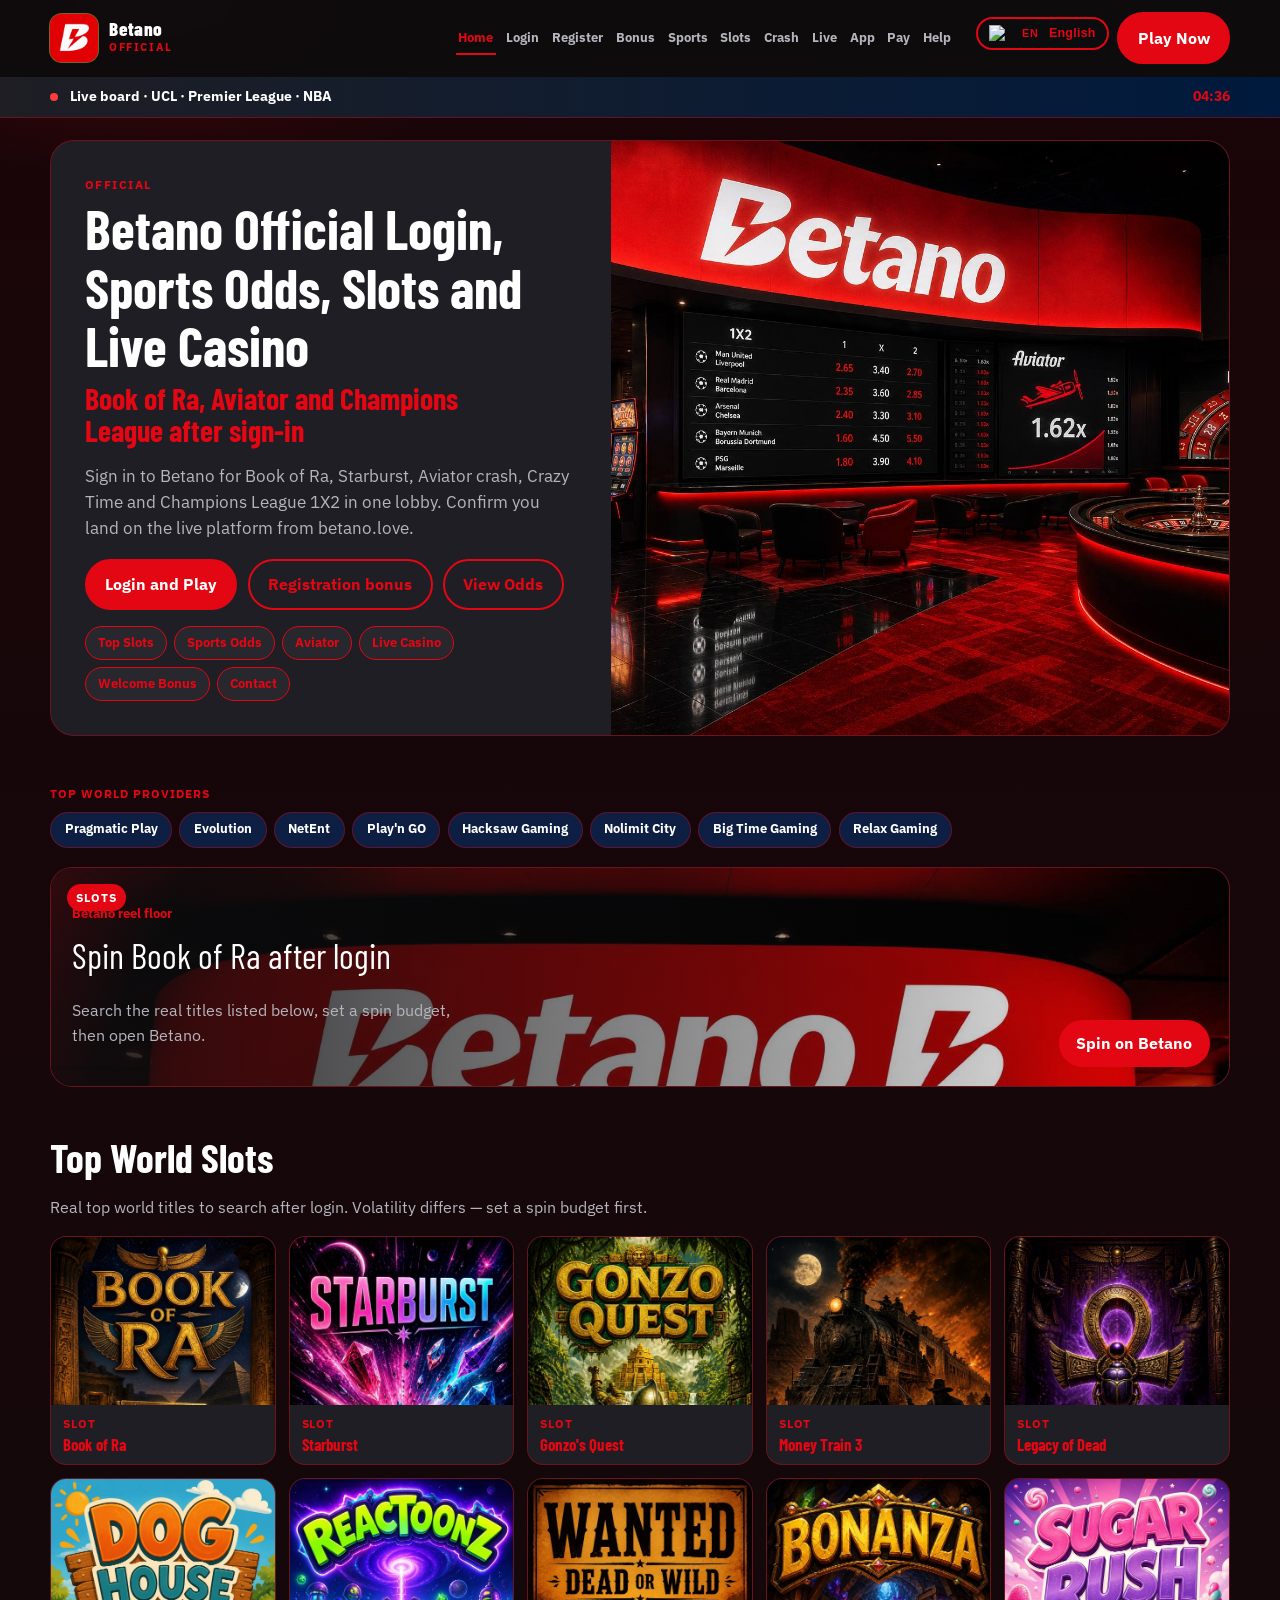
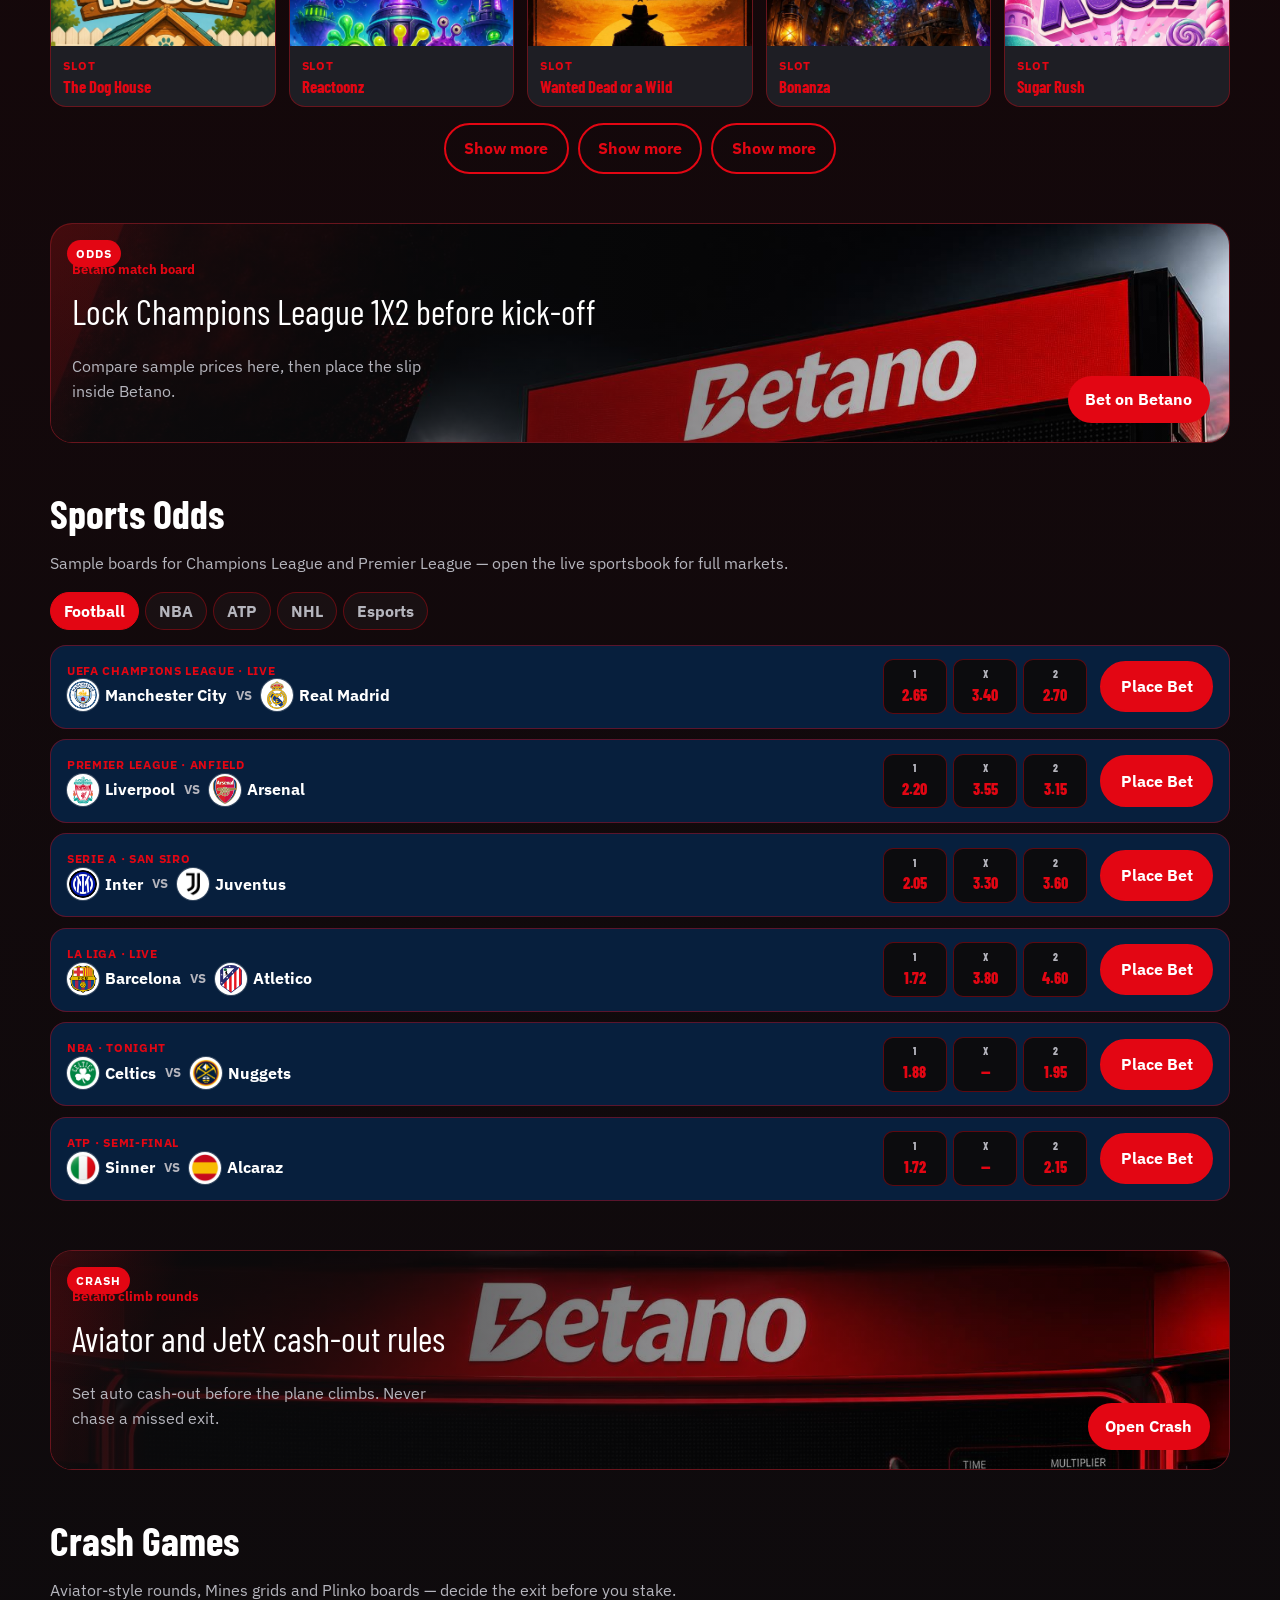
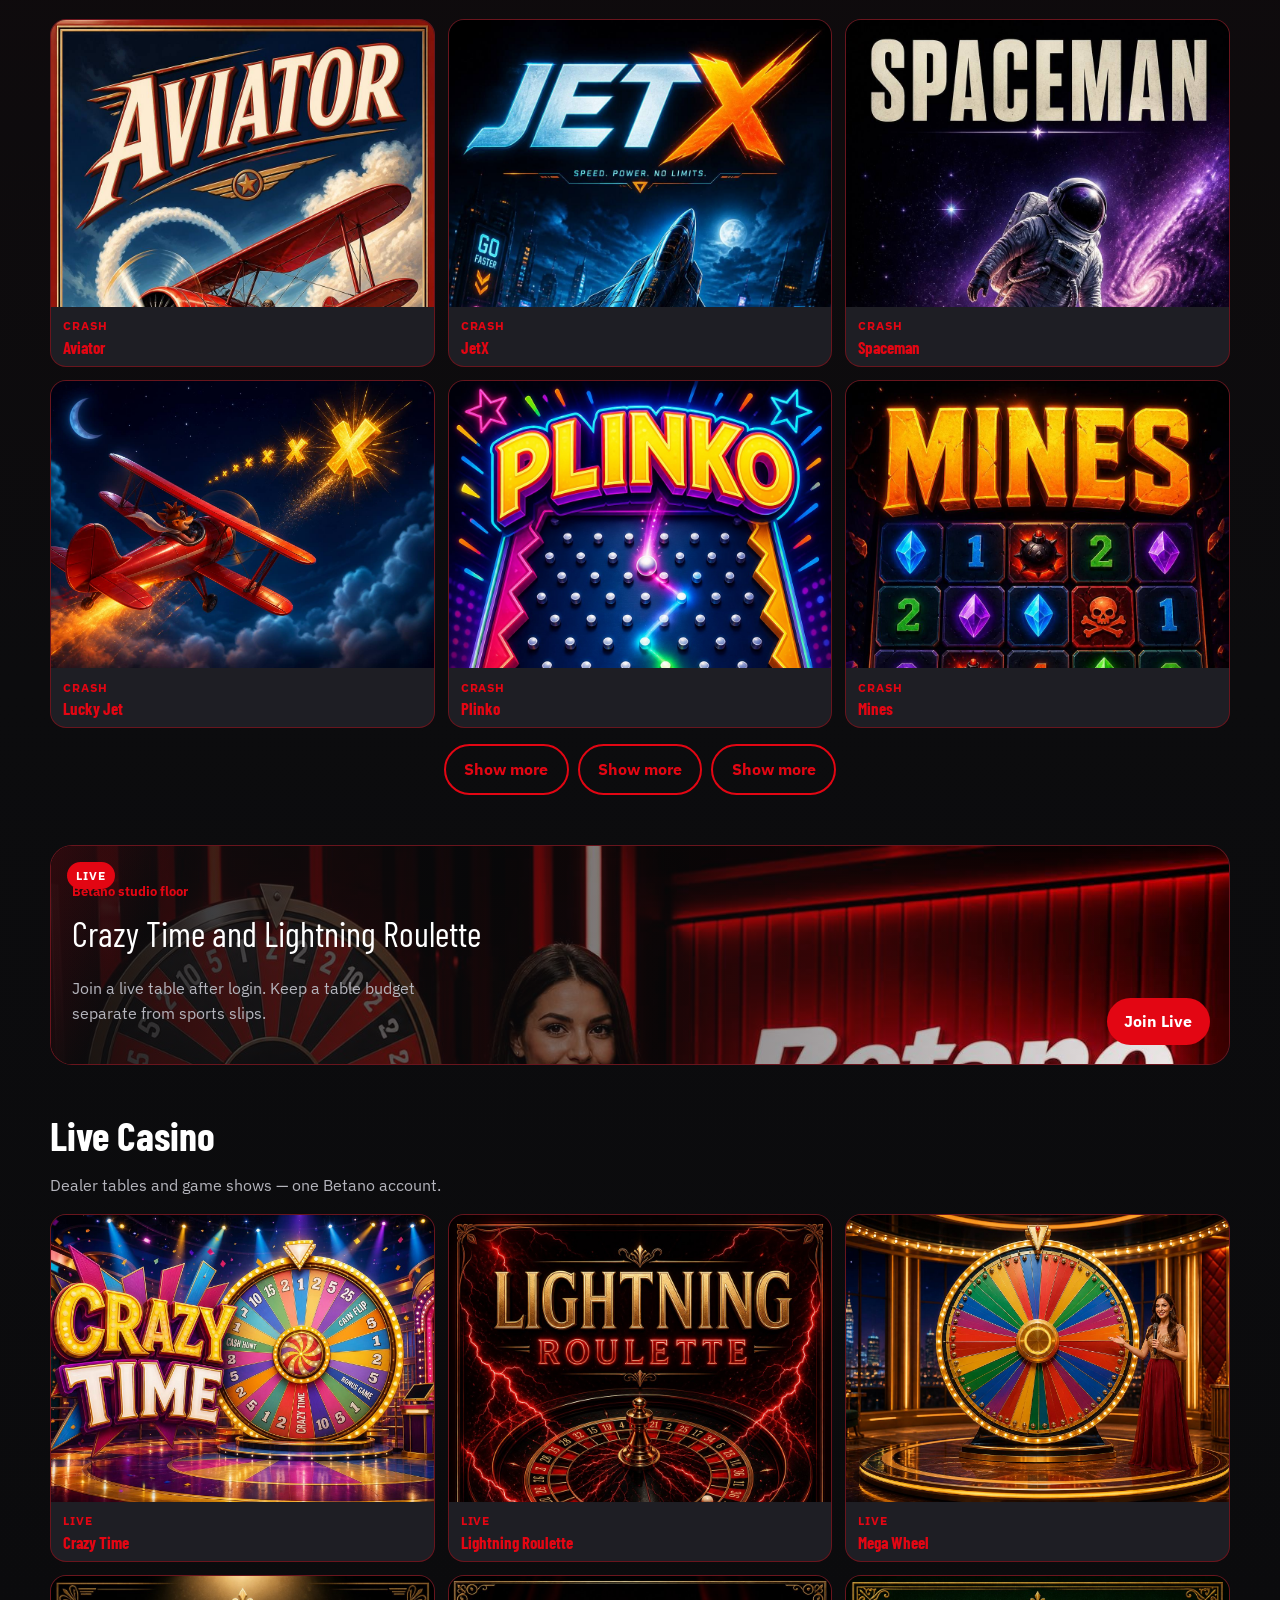
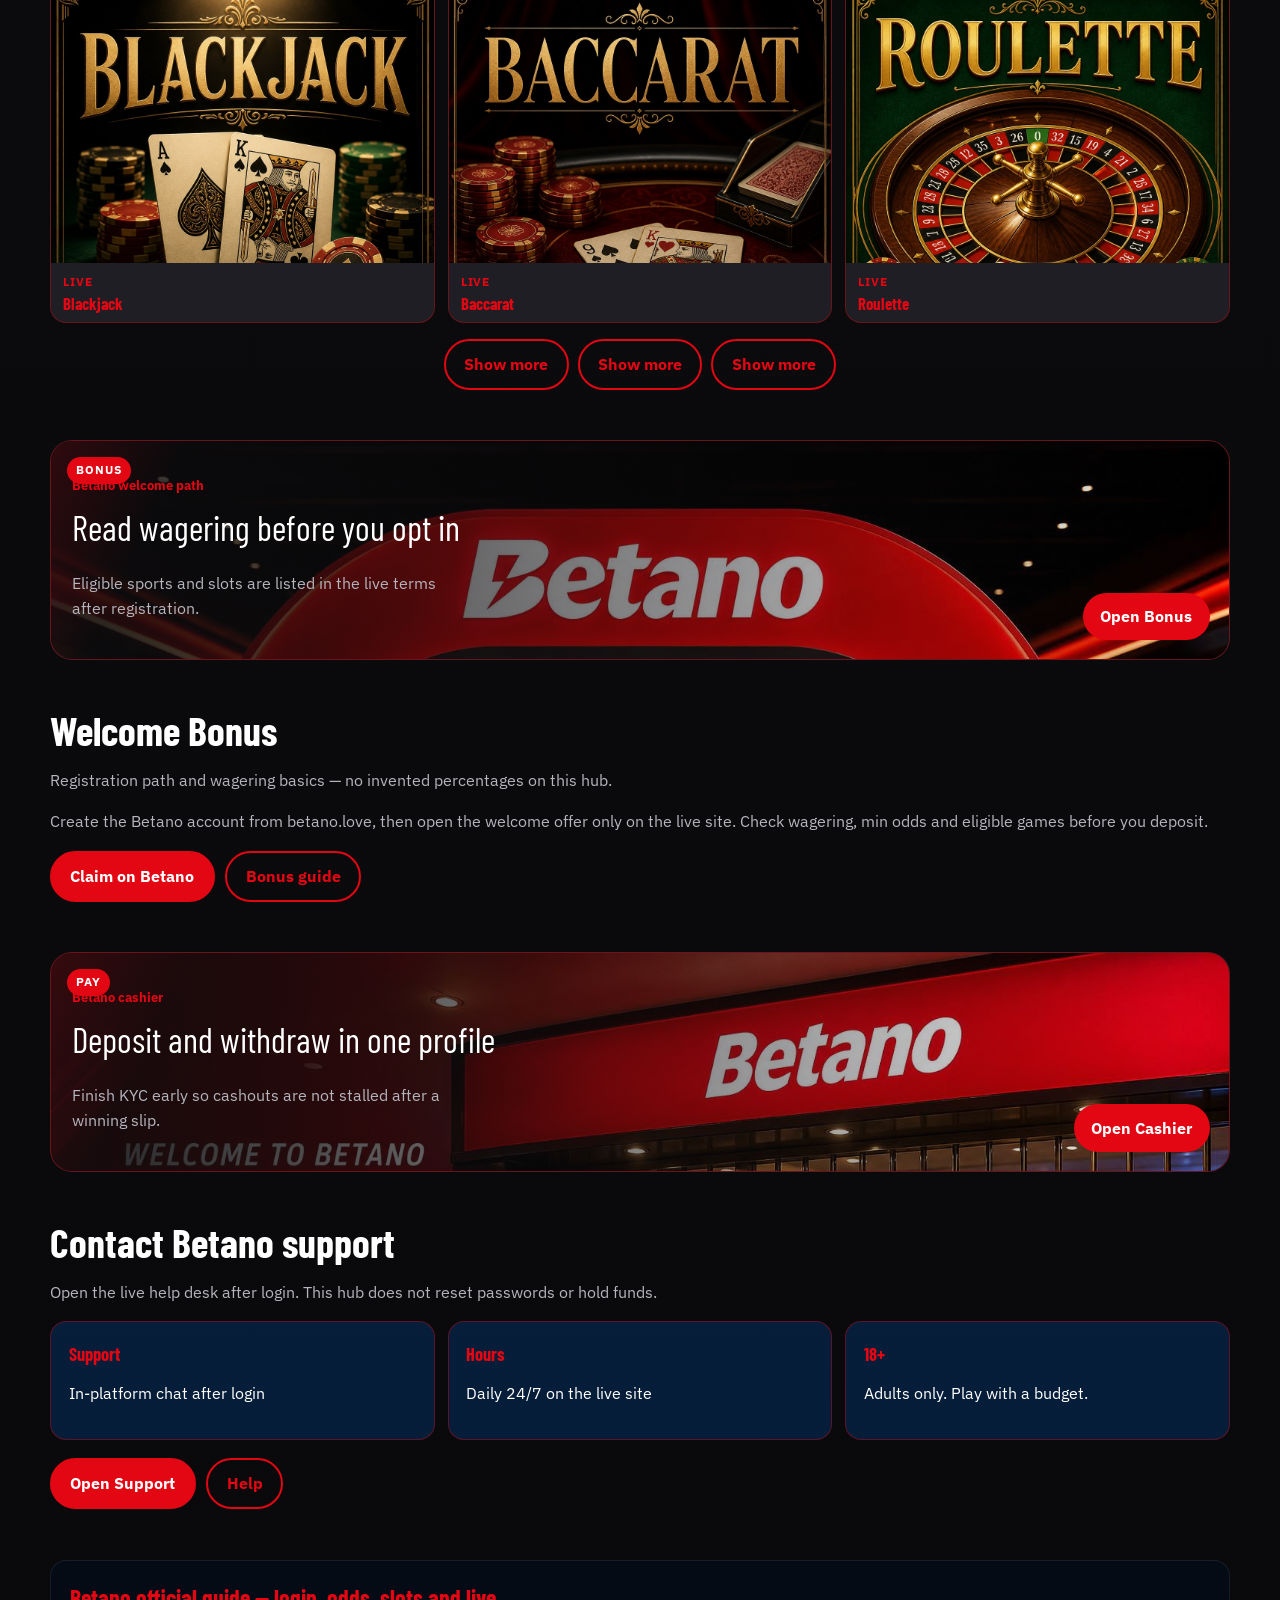
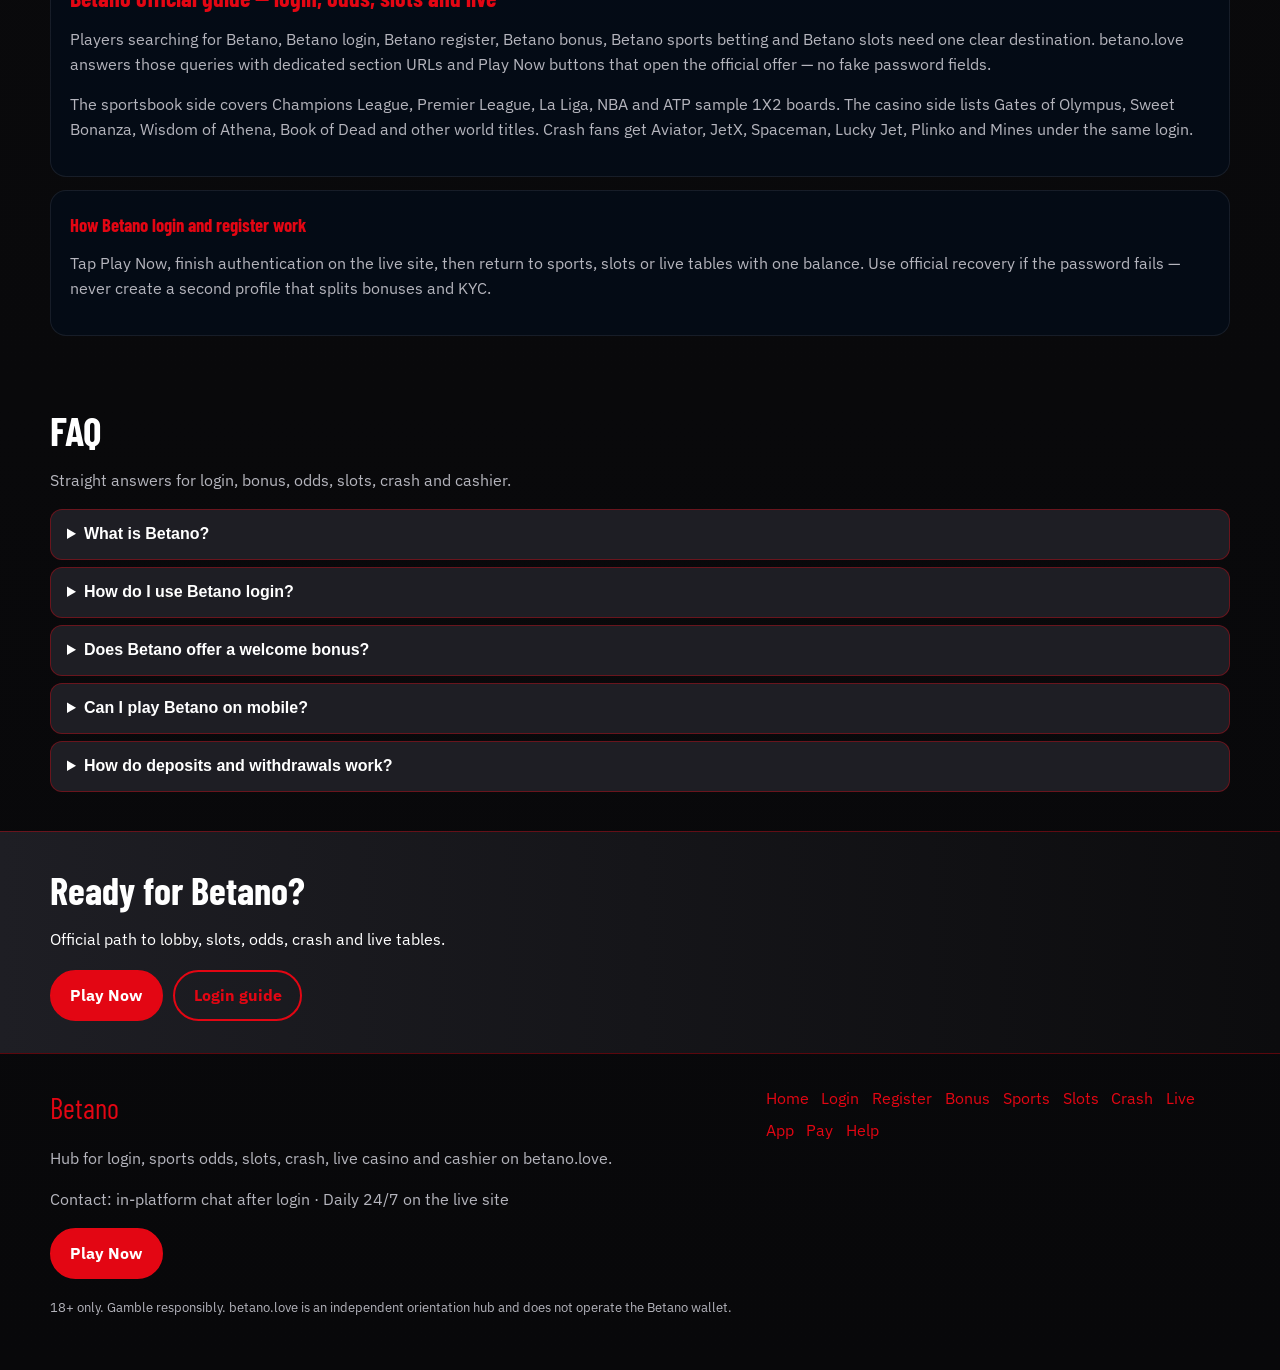
==== commit f8de3be6: "Upgrade Betano hub: i18n, promo banners, slots, crests, contact. Co-authored-by: Cursor <cursoragent" ====
--- a/index.html
+++ b/index.html
@@ -1,671 +1,302 @@
-﻿<!DOCTYPE html>
+<!DOCTYPE html>
 <html lang="en">
 <head>
-  <meta charset="UTF-8">
-  <meta name="viewport" content="width=device-width, initial-scale=1.0">
-  <title>Betano ᐉ Official Login, Register & Sports Betting ᐉ Casino, Slots, Aviator</title>
-  <meta name="description" content="Official Betano hub on betano.love ✅ Login & register ✅ Welcome bonus ✅ Sports odds (UCL, PL, NBA) ⚽ Top slots, Aviator crash & live casino. Fast, secure play. 18+.">
-  <meta name="keywords" content="Betano, Betano login, Betano register, Betano bonus, Betano app, Betano sports betting, Betano casino, Betano slots, Betano Aviator, betano.love, Champions League odds, Premier League, Gates of Olympus, Sweet Bonanza, Crazy Time, payments">
-  <meta name="robots" content="index, follow, max-image-preview:large, max-snippet:-1, max-video-preview:-1">
-  <meta name="googlebot" content="index, follow, max-image-preview:large, max-snippet:-1, max-video-preview:-1">
-  <meta name="bingbot" content="index, follow, max-image-preview:large, max-snippet:-1">
-  <meta name="author" content="Betano">
-  <meta name="publisher" content="Betano">
-  <meta name="application-name" content="Betano">
-  <meta name="apple-mobile-web-app-title" content="Betano">
-  <meta name="apple-mobile-web-app-capable" content="yes">
-  <meta name="mobile-web-app-capable" content="yes">
-  <meta name="theme-color" content="#E30613">
-  <link rel="icon" href="favicon.ico?v=be4" sizes="any">
-  <link rel="icon" type="image/png" sizes="16x16" href="assets/brand/favicon-16.png?v=be4">
-  <link rel="icon" type="image/png" sizes="32x32" href="assets/brand/favicon-32.png?v=be4">
-  <link rel="icon" type="image/png" sizes="48x48" href="assets/brand/favicon-48.png?v=be4">
-  <link rel="icon" type="image/png" sizes="192x192" href="assets/brand/icon-192.png?v=be4">
-  <link rel="shortcut icon" href="favicon.ico?v=be4">
-  <link rel="apple-touch-icon" sizes="180x180" href="assets/brand/apple-touch-icon.png?v=be4">
-  <meta name="msapplication-TileColor" content="#E30613">
-  <meta name="msapplication-TileImage" content="assets/brand/icon-192.png?v=be4">
-    <link rel="icon" href="https://betano.love/favicon.ico?v=be4" sizes="any">
-  <link rel="apple-touch-icon" href="https://betano.love/assets/brand/apple-touch-icon.png?v=be4">
-  <link rel="manifest" href="site.webmanifest">
-  <meta name="rating" content="adult">
-  <meta name="audience" content="adults">
-  <meta name="language" content="English">
-  <meta name="referrer" content="strict-origin-when-cross-origin">
-  <link rel="canonical" href="https://betano.love/">
-  <link rel="alternate" hreflang="en" href="https://betano.love/">
-  <link rel="alternate" hreflang="x-default" href="https://betano.love/">
-  <link rel="sitemap" type="application/xml" href="https://betano.love/sitemap.xml">
-
-  <meta property="og:type" content="website">
-  <meta property="og:site_name" content="Betano">
-  <meta property="og:locale" content="en_US">
-  <meta property="og:url" content="https://betano.love/">
-  <meta property="og:title" content="Betano ᐉ Official Login, Register & Sports Betting ᐉ Casino, Slots, Aviator">
-  <meta property="og:description" content="Official Betano hub on betano.love ✅ Login & register ✅ Welcome bonus ✅ Sports odds ⚽ Slots, Aviator crash & live casino. 18+.">
-  <meta property="og:image" content="https://betano.love/assets/og-cover.jpg?v=be3">
-  <meta property="og:image:secure_url" content="https://betano.love/assets/og-cover.jpg?v=be3">
-  <meta property="og:image:width" content="1200">
-  <meta property="og:image:height" content="630">
-  <meta property="og:image:type" content="image/jpeg">
-  <meta property="og:image:alt" content="Betano official logo white italic wordmark on red">
-
-  <meta name="twitter:card" content="summary_large_image">
-  <meta name="twitter:title" content="Betano ᐉ Official Login, Register & Sports Betting ᐉ Casino, Slots, Aviator">
-  <meta name="twitter:description" content="Official Betano hub on betano.love ✅ Login & register ✅ Welcome bonus ✅ Sports odds ⚽ Slots, Aviator crash & live casino. 18+.">
-  <meta name="twitter:image" content="https://betano.love/assets/og-cover.jpg?v=be3">
-  <meta name="twitter:image:alt" content="Betano official logo">
-
-  <meta itemprop="name" content="Betano ᐉ Official Login, Register & Sports Betting ᐉ Casino, Slots, Aviator">
-  <meta itemprop="description" content="Official Betano hub on betano.love ✅ Login & register ✅ Welcome bonus ✅ Sports odds ⚽ Slots, Aviator crash & live casino. 18+.">
-  <meta itemprop="image" content="https://betano.love/assets/og-cover.jpg?v=be3">
-  <link rel="preconnect" href="https://fonts.googleapis.com">
-  <link rel="preconnect" href="https://fonts.gstatic.com" crossorigin>
-  <link href="https://fonts.googleapis.com/css2?family=Barlow+Condensed:ital,wght@0,600;0,700;0,800;1,700;1,800&family=IBM+Plex+Sans:wght@400;500;600;700&display=swap" rel="stylesheet">
-  <link rel="stylesheet" href="css/styles.css">
-
-  <script type="application/ld+json">
-  {
-    "@context": "https://schema.org",
-    "@graph": [
-      {
-        "@type": "WebSite",
-        "@id": "https://betano.love/#website",
-        "url": "https://betano.love/",
-        "name": "Betano",
-        "alternateName": ["Betano Official", "Betano Love"],
-        "description": "Betano official site for sports betting, online slots, crash games and live casino with login, register and welcome bonus.",
-        "inLanguage": "en",
-        "publisher": { "@id": "https://betano.love/#organization" }
-      },
-      {
-        "@type": ["Organization", "EntertainmentBusiness"],
-        "@id": "https://betano.love/#organization",
-        "name": "Betano",
-        "url": "https://betano.love/",
-        "slogan": "Lightning-fast sports betting and casino",
-        "description": "Betano is a sports-first betting and casino brand with sharp odds, world-hit slots, crash titles and live dealer tables.",
-        "logo": { "@type": "ImageObject", "url": "https://betano.love/assets/brand/logo.png", "width": 600, "height": 600 },
-        "image": ["https://betano.love/assets/og-cover.jpg", "https://betano.love/assets/brand/logo.png"],
-        "areaServed": "Worldwide",
-        "knowsAbout": ["sports betting", "online slots", "live casino", "crash games", "welcome bonus", "Betano login", "Betano register"],
-        "contactPoint": { "@type": "ContactPoint", "contactType": "customer support", "url": "https://betano.love/", "availableLanguage": ["English"] }
-      },
-      {
-        "@type": "WebPage",
-        "@id": "https://betano.love/#webpage",
-        "url": "https://betano.love/",
-        "name": "Betano Official Login, Register and Sports Betting Casino Hub",
-        "isPartOf": { "@id": "https://betano.love/#website" },
-        "about": { "@id": "https://betano.love/#organization" },
-        "primaryImageOfPage": { "@type": "ImageObject", "url": "https://betano.love/assets/og-cover.jpg", "width": 1200, "height": 630 },
-        "description": "Official Betano hub: login, register, welcome bonus, sports odds, slots, Aviator crash and live casino on betano.love. 18+.",
-        "inLanguage": "en",
-        "datePublished": "2026-08-04",
-        "dateModified": "2026-08-09",
-        "breadcrumb": { "@id": "https://betano.love/#breadcrumb" },
-        "speakable": { "@type": "SpeakableSpecification", "cssSelector": [".hero h1", ".lead", ".seo h3", ".seo p"] }
-      },
-      {
-        "@type": "BreadcrumbList",
-        "@id": "https://betano.love/#breadcrumb",
-        "itemListElement": [
-          { "@type": "ListItem", "position": 1, "name": "Home", "item": "https://betano.love/" },
-          { "@type": "ListItem", "position": 2, "name": "Login", "item": "https://betano.love/login.html" },
-          { "@type": "ListItem", "position": 3, "name": "Register", "item": "https://betano.love/register.html" },
-          { "@type": "ListItem", "position": 4, "name": "Sports Betting", "item": "https://betano.love/sports-betting.html" },
-          { "@type": "ListItem", "position": 5, "name": "Casino", "item": "https://betano.love/online-casino.html" },
-          { "@type": "ListItem", "position": 6, "name": "Bonus", "item": "https://betano.love/bonus.html" }
-        ]
-      },
-      {
-        "@type": "SiteNavigationElement",
-        "@id": "https://betano.love/#sitenav",
-        "name": "Betano main menu",
-        "hasPart": [
-          { "@type": "WebPage", "name": "Login", "url": "https://betano.love/login.html" },
-          { "@type": "WebPage", "name": "Register", "url": "https://betano.love/register.html" },
-          { "@type": "WebPage", "name": "Bonus", "url": "https://betano.love/bonus.html" },
-          { "@type": "WebPage", "name": "Sports Betting", "url": "https://betano.love/sports-betting.html" },
-          { "@type": "WebPage", "name": "Online Casino", "url": "https://betano.love/online-casino.html" },
-          { "@type": "WebPage", "name": "Slots", "url": "https://betano.love/slots.html" },
-          { "@type": "WebPage", "name": "Aviator Crash", "url": "https://betano.love/aviator-crash.html" },
-          { "@type": "WebPage", "name": "Live Casino", "url": "https://betano.love/live-casino.html" },
-          { "@type": "WebPage", "name": "Mobile App", "url": "https://betano.love/mobile-app.html" },
-          { "@type": "WebPage", "name": "Payments", "url": "https://betano.love/payments.html" }
-        ]
-      },
-      {
-        "@type": "Offer",
-        "@id": "https://betano.love/#welcome-offer",
-        "name": "Betano Welcome Bonus",
-        "description": "Welcome package for new Betano players after register and first deposit. Sports and casino value. Terms apply. 18+.",
-        "url": "https://betano.love/bonus.html",
-        "availability": "https://schema.org/InStock",
-        "seller": { "@id": "https://betano.love/#organization" }
-      },
-      {
-        "@type": "ItemList",
-        "@id": "https://betano.love/#top-slots",
-        "name": "Betano Top World Slots",
-        "numberOfItems": 17,
-        "itemListElement": [
-          { "@type": "ListItem", "position": 1, "name": "Book of Ra" },
-          { "@type": "ListItem", "position": 2, "name": "Sweet Bonanza" },
-          { "@type": "ListItem", "position": 3, "name": "Gates of Olympus" },
-          { "@type": "ListItem", "position": 4, "name": "Starburst" },
-          { "@type": "ListItem", "position": 5, "name": "Big Bass Bonanza" },
-          { "@type": "ListItem", "position": 6, "name": "Wolf Gold" },
-          { "@type": "ListItem", "position": 7, "name": "Book of Dead" },
-          { "@type": "ListItem", "position": 8, "name": "Gonzo's Quest" },
-          { "@type": "ListItem", "position": 9, "name": "Legacy of Dead" },
-          { "@type": "ListItem", "position": 10, "name": "Money Train 3" },
-          { "@type": "ListItem", "position": 11, "name": "Starlight Princess" },
-          { "@type": "ListItem", "position": 12, "name": "Sugar Rush" },
-          { "@type": "ListItem", "position": 13, "name": "The Dog House Megaways" },
-          { "@type": "ListItem", "position": 14, "name": "Fruit Party" },
-          { "@type": "ListItem", "position": 15, "name": "Reactoonz" },
-          { "@type": "ListItem", "position": 16, "name": "Wanted Dead or a Wild" },
-          { "@type": "ListItem", "position": 17, "name": "Bonanza" }
-        ]
-      },
-      {
-        "@type": "ItemList",
-        "@id": "https://betano.love/#top-crash",
-        "name": "Betano Crash Games",
-        "numberOfItems": 10,
-        "itemListElement": [
-          { "@type": "ListItem", "position": 1, "name": "Aviator" },
-          { "@type": "ListItem", "position": 2, "name": "JetX" },
-          { "@type": "ListItem", "position": 3, "name": "Spaceman" },
-          { "@type": "ListItem", "position": 4, "name": "Plinko" },
-          { "@type": "ListItem", "position": 5, "name": "Crash X" },
-          { "@type": "ListItem", "position": 6, "name": "Rocket X" },
-          { "@type": "ListItem", "position": 7, "name": "Cappadocia" },
-          { "@type": "ListItem", "position": 8, "name": "Balloon" },
-          { "@type": "ListItem", "position": 9, "name": "Zeppelin" },
-          { "@type": "ListItem", "position": 10, "name": "Mines" }
-        ]
-      },
-      {
-        "@type": "ItemList",
-        "@id": "https://betano.love/#live-tables",
-        "name": "Betano Live Casino",
-        "numberOfItems": 5,
-        "itemListElement": [
-          { "@type": "ListItem", "position": 1, "name": "Crazy Time" },
-          { "@type": "ListItem", "position": 2, "name": "Lightning Roulette" },
-          { "@type": "ListItem", "position": 3, "name": "Roulette" },
-          { "@type": "ListItem", "position": 4, "name": "Blackjack" },
-          { "@type": "ListItem", "position": 5, "name": "Baccarat" }
-        ]
-      },
-      {
-        "@type": "HowTo",
-        "@id": "https://betano.love/#howto",
-        "name": "How to start at Betano",
-        "description": "Register at Betano, deposit and place bets or play casino games.",
-        "totalTime": "PT5M",
-        "step": [
-          { "@type": "HowToStep", "position": 1, "name": "Register", "text": "Create your Betano account with Sign Up and secure your login." },
-          { "@type": "HowToStep", "position": 2, "name": "Deposit", "text": "Fund your Betano balance with a supported payment method." },
-          { "@type": "HowToStep", "position": 3, "name": "Play", "text": "Claim the welcome bonus and open sports odds, slots, crash or live tables." }
-        ]
-      },
-      {
-        "@type": "FAQPage",
-        "@id": "https://betano.love/#faqpage",
-        "mainEntity": [
-          { "@type": "Question", "name": "How do I log in to Betano?", "acceptedAnswer": { "@type": "Answer", "text": "Open https://betano.love/login.html or tap Log In, enter your credentials and confirm. New players should register first at https://betano.love/register.html." } },
-          { "@type": "Question", "name": "How do I register at Betano?", "acceptedAnswer": { "@type": "Answer", "text": "Open https://betano.love/register.html, complete the form, verify details, deposit and claim the welcome offer if eligible." } },
-          { "@type": "Question", "name": "What is the Betano welcome bonus?", "acceptedAnswer": { "@type": "Answer", "text": "See https://betano.love/bonus.html. New players can claim a welcome package for sports and casino after registration. Always read wagering terms. 18+." } },
-          { "@type": "Question", "name": "Can I bet on Champions League at Betano?", "acceptedAnswer": { "@type": "Answer", "text": "Yes. Betano sports betting at https://betano.love/sports-betting.html lists UCL, Premier League, La Liga, Serie A, NBA, ATP, NHL and esports with clear 1X2 coefficients." } },
-          { "@type": "Question", "name": "Which slots can I play at Betano?", "acceptedAnswer": { "@type": "Answer", "text": "Popular titles on https://betano.love/slots.html include Gates of Olympus, Sweet Bonanza, Book of Dead, Starlight Princess, Sugar Rush, Big Bass Bonanza and Money Train 3." } },
-          { "@type": "Question", "name": "Does Betano have Aviator and crash games?", "acceptedAnswer": { "@type": "Answer", "text": "Yes. Play Aviator, JetX, Spaceman, Plinko and more at https://betano.love/aviator-crash.html." } },
-          { "@type": "Question", "name": "Is live casino available at Betano?", "acceptedAnswer": { "@type": "Answer", "text": "Yes. Crazy Time, Lightning Roulette, Roulette, Blackjack and Baccarat are on https://betano.love/live-casino.html." } },
-          { "@type": "Question", "name": "Is there a Betano mobile app?", "acceptedAnswer": { "@type": "Answer", "text": "Use the mobile lobby at https://betano.love/mobile-app.html in your browser. No store install required." } },
-          { "@type": "Question", "name": "How do Betano payments work?", "acceptedAnswer": { "@type": "Answer", "text": "Deposit and withdraw via methods listed at https://betano.love/payments.html. Complete verification for smoother withdrawals." } },
-          { "@type": "Question", "name": "Is Betano only for adults?", "acceptedAnswer": { "@type": "Answer", "text": "Yes. Betano is strictly 18+. Play responsibly and never chase losses." } }
-        ]
-      }
-    ]
-  }
-  </script>
+<meta charset="utf-8">
+<meta name="viewport" content="width=device-width, initial-scale=1">
+<title>Betano Official Login, Sports Odds, Slots &amp; Live Casino | betano.love</title>
+<meta name="description" content="Open Betano from betano.love for login, Gates of Olympus slots, Champions League 1X2 odds, Aviator crash and Crazy Time. One lobby. 18+.">
+<meta name="keywords" content="Betano, Betano login, Betano slots, Gates of Olympus, Aviator, Champions League odds, Crazy Time, betano.love">
+<meta name="robots" content="index,follow,max-image-preview:large">
+<link rel="canonical" href="https://betano.love/">
+<link rel="alternate" hreflang="en" href="https://betano.love/?lang=en">
+<link rel="alternate" hreflang="de" href="https://betano.love/?lang=de">
+<link rel="alternate" hreflang="ru" href="https://betano.love/?lang=ru">
+<link rel="alternate" hreflang="uk" href="https://betano.love/?lang=uk">
+<link rel="alternate" hreflang="pl" href="https://betano.love/?lang=pl">
+<link rel="alternate" hreflang="es" href="https://betano.love/?lang=es">
+<link rel="alternate" hreflang="pt" href="https://betano.love/?lang=pt">
+<link rel="alternate" hreflang="fr" href="https://betano.love/?lang=fr">
+<link rel="alternate" hreflang="it" href="https://betano.love/?lang=it">
+<link rel="alternate" hreflang="tr" href="https://betano.love/?lang=tr">
+<link rel="alternate" hreflang="nl" href="https://betano.love/?lang=nl">
+<link rel="alternate" hreflang="x-default" href="https://betano.love/">
+<meta property="og:type" content="website">
+<meta property="og:site_name" content="Betano">
+<meta property="og:title" content="Betano Official Login, Sports Odds, Slots &amp; Live Casino | betano.love">
+<meta property="og:description" content="Open Betano from betano.love for login, Gates of Olympus slots, Champions League 1X2 odds, Aviator crash and Crazy Time. One lobby. 18+.">
+<meta property="og:url" content="https://betano.love/">
+<meta property="og:image" content="https://betano.love/assets/og.jpg">
+<meta name="twitter:card" content="summary_large_image">
+<meta name="twitter:title" content="Betano Official Login, Sports Odds, Slots &amp; Live Casino | betano.love">
+<meta name="twitter:description" content="Open Betano from betano.love for login, Gates of Olympus slots, Champions League 1X2 odds, Aviator crash and Crazy Time. One lobby. 18+.">
+<meta name="twitter:image" content="https://betano.love/assets/og.jpg">
+<link rel="icon" href="/favicon.ico?v=be5" sizes="any">
+<link rel="icon" type="image/png" sizes="32x32" href="/assets/brand/favicon-32.png?v=be5">
+<link rel="icon" type="image/png" sizes="192x192" href="/assets/brand/icon-192.png?v=be5">
+<link rel="apple-touch-icon" sizes="180x180" href="/assets/brand/apple-touch-icon.png?v=be5">
+<link rel="manifest" href="/site.webmanifest">
+<link rel="preconnect" href="https://fonts.googleapis.com">
+<link rel="preconnect" href="https://fonts.gstatic.com" crossorigin>
+<link href="https://fonts.googleapis.com/css2?family=IBM+Plex+Sans:wght@400;600;700&family=Barlow+Condensed:ital,wght@0,600;0,700;0,800;1,800&display=swap" rel="stylesheet">
+<link rel="stylesheet" href="/css/styles.css?v=be5">
+<link rel="stylesheet" href="/css/i18n.css?v=be5">
+<script type="application/ld+json">{"@context":"https://schema.org","@type":"FAQPage","url":"https://betano.love/","mainEntity":[{"@type":"Question","name":"What is Betano?","acceptedAnswer":{"@type":"Answer","text":"betano.love is an orientation hub for Betano login, slots, odds, Aviator crash, live casino and cashier. Tap Play Now and confirm you land on the live Betano platform."}},{"@type":"Question","name":"How do I use Betano login?","acceptedAnswer":{"@type":"Answer","text":"Open Play Now from betano.love, enter your registered email or username and password on the live site, complete any security check, then confirm your account name appears in the lobby."}},{"@type":"Question","name":"Does Betano offer a welcome bonus?","acceptedAnswer":{"@type":"Answer","text":"Yes. After register and a qualifying deposit you can activate the welcome offer. Read current terms on the live site — this hub does not invent percentages."}},{"@type":"Question","name":"Can I play Betano on mobile?","acceptedAnswer":{"@type":"Answer","text":"One account works on phone and desktop browsers. Prefer a stable connection, avoid shared devices, and log out after cash sessions on borrowed phones."}},{"@type":"Question","name":"How do deposits and withdrawals work?","acceptedAnswer":{"@type":"Answer","text":"Fund via the cashier after login, complete KYC early if prompted, and use the same methods for withdrawals. Keep billing details consistent with your profile."}}]}</script>
+<script type="application/ld+json">{"@context":"https://schema.org","@type":"WebSite","name":"Betano","url":"https://betano.love/","publisher":{"@type":"Organization","name":"Betano","url":"https://betano.love/","logo":"https://betano.love/assets/brand/logo.png"}}</script>
 </head>
-<body>
-  <a class="skip" href="#main">Skip to content</a>
-  <div class="flash-bar">Betano welcome offer is live — <a class="js-offer" href="https://piemento850.online/c1QvPL9f?sub_id_1=betano.love">Claim Bonus</a> · 18+</div>
-
-  <header class="site-header">
-    <div class="wrap header-grid">
-      <a class="logo" href="index.html" aria-label="Betano home">
-        <img src="assets/brand/logo.png" width="46" height="46" alt="Betano logo">
-        <b>Betano</b>
-      </a>
-      <button class="nav-toggle" type="button" aria-label="Open menu" aria-expanded="false"><span></span><span></span><span></span></button>
-      <nav class="site-nav" aria-label="Primary">
-        <ul class="nav-list">
-          <li><a href="login.html">Login</a></li>
-          <li><a href="register.html">Register</a></li>
-          <li><a href="bonus.html">Bonus</a></li>
-          <li><a href="sports-betting.html">Sports</a></li>
-          <li><a href="online-casino.html">Casino</a></li>
-          <li><a href="slots.html">Slots</a></li>
-          <li><a href="aviator-crash.html">Crash</a></li>
-          <li><a href="live-casino.html">Live</a></li>
-          <li><a href="mobile-app.html">App</a></li>
-          <li><a href="payments.html">Payments</a></li>
-        </ul>
-      </nav>
-      <div class="actions">
-        <a class="btn btn-line btn-sm js-offer" href="https://piemento850.online/c1QvPL9f?sub_id_1=betano.love">Log In</a>
-        <a class="btn btn-red btn-sm js-offer" href="https://piemento850.online/c1QvPL9f?sub_id_1=betano.love">Sign Up</a>
-      </div>
-    </div>
-  </header>
-
-  <main id="main">
-    <section class="hero">
-      <div class="wrap hero-grid">
-        <div>
-          <p class="kicker">Lightning sportsbook</p>
-          <h1><span>Betano</span> ᐉ login, register &amp; bet faster</h1>
-          <p class="lead">Official Betano hub on <strong>betano.love</strong>: secure login &amp; register, welcome bonus, sharp football &amp; basketball odds, world-hit slots, Aviator crash and live dealer tables — all under one brand.</p>
-          <div class="hero-cta">
-            <a class="btn btn-red js-offer" href="https://piemento850.online/c1QvPL9f?sub_id_1=betano.love">Claim Bonus</a>
-            <a class="btn btn-line js-offer" href="https://piemento850.online/c1QvPL9f?sub_id_1=betano.love">Open Sportsbook</a>
-          </div>
-          <div class="stats">
-            <div class="stat"><strong>1X2</strong><span>Clear odds</span></div>
-            <div class="stat"><strong>17+</strong><span>Top slots</span></div>
-            <div class="stat"><strong>18+</strong><span>Responsible</span></div>
-          </div>
-        </div>
-        <div class="hero-media"><a class="js-offer hero-media-link" href="https://piemento850.online/c1QvPL9f?sub_id_1=betano.love" target="_blank" rel="noopener noreferrer sponsored" aria-label="Open Betano sportsbook"><img src="assets/sport/stadium-hero.jpg" width="1100" height="700" alt="Betano night stadium sports betting atmosphere"></a>
-          <div class="hero-cap">
-            <div>
-              <strong>Match center live</strong>
-              <p>UCL · Premier League · NBA — tap odds to bet</p>
-            </div>
-            <a class="btn btn-red btn-sm js-offer" href="https://piemento850.online/c1QvPL9f?sub_id_1=betano.love">Place Bet</a>
-          </div>
-        </div>
-      </div>
-      <div class="slash" aria-hidden="true"></div>
-    </section>
-
-    <section id="sports" class="reveal">
-      <div class="wrap">
-        <div class="head">
-          <h2>Betano sports betting — odds you can read</h2>
-          <p>Large 1 / X / 2 coefficients for Champions League, Premier League, La Liga, Serie A, NBA, ATP, NHL and esports.</p>
-        </div>
-        <div class="board">
-          <div class="board-top">
-            <div class="filters" role="tablist" aria-label="Leagues">
-              <button type="button" class="is-on" data-filter="all">All</button>
-              <button type="button" data-filter="ucl">UCL</button>
-              <button type="button" data-filter="pl">PL</button>
-              <button type="button" data-filter="laliga">La Liga</button>
-              <button type="button" data-filter="sa">Serie A</button>
-              <button type="button" data-filter="nba">NBA</button>
-              <button type="button" data-filter="atp">ATP</button>
-              <button type="button" data-filter="nhl">NHL</button>
-              <button type="button" data-filter="esports">Esports</button>
-            </div>
-            <a class="btn btn-red btn-sm js-offer" href="https://piemento850.online/c1QvPL9f?sub_id_1=betano.love">Open Full Book</a>
-          </div>
-          <table class="odds">
-            <thead>
-              <tr><th>Event</th><th>Market</th><th>1</th><th>X</th><th>2</th></tr>
-            </thead>
-            <tbody>
-              <tr data-league="ucl">
-                <td class="ev"><div class="lg">UEFA Champions League</div><div class="tm">Real Madrid vs Man City</div><div class="tm-meta">Wed 21:00</div></td>
-                <td>1X2</td>
-                <td class="coef-wrap"><a class="coef js-offer" href="https://piemento850.online/c1QvPL9f?sub_id_1=betano.love" target="_blank" rel="noopener noreferrer sponsored"><small>1</small>2.45</a></td>
-                <td><a class="coef js-offer" href="https://piemento850.online/c1QvPL9f?sub_id_1=betano.love" target="_blank" rel="noopener noreferrer sponsored"><small>X</small>3.40</a></td>
-                <td><a class="coef js-offer" href="https://piemento850.online/c1QvPL9f?sub_id_1=betano.love" target="_blank" rel="noopener noreferrer sponsored"><small>2</small>2.80</a></td>
-              </tr>
-              <tr data-league="ucl">
-                <td class="ev"><div class="lg">UEFA Champions League</div><div class="tm">Bayern vs PSG</div><div class="tm-meta">Tue 21:00</div></td>
-                <td>1X2</td>
-                <td><a class="coef js-offer" href="https://piemento850.online/c1QvPL9f?sub_id_1=betano.love" target="_blank" rel="noopener noreferrer sponsored"><small>1</small>2.30</a></td>
-                <td><a class="coef js-offer" href="https://piemento850.online/c1QvPL9f?sub_id_1=betano.love" target="_blank" rel="noopener noreferrer sponsored"><small>X</small>3.50</a></td>
-                <td><a class="coef js-offer" href="https://piemento850.online/c1QvPL9f?sub_id_1=betano.love" target="_blank" rel="noopener noreferrer sponsored"><small>2</small>2.95</a></td>
-              </tr>
-              <tr data-league="pl">
-                <td class="ev"><div class="lg">Premier League</div><div class="tm">Arsenal vs Liverpool</div><div class="tm-meta">Sat 17:30</div></td>
-                <td>1X2</td>
-                <td><a class="coef js-offer" href="https://piemento850.online/c1QvPL9f?sub_id_1=betano.love" target="_blank" rel="noopener noreferrer sponsored"><small>1</small>2.20</a></td>
-                <td><a class="coef js-offer" href="https://piemento850.online/c1QvPL9f?sub_id_1=betano.love" target="_blank" rel="noopener noreferrer sponsored"><small>X</small>3.55</a></td>
-                <td><a class="coef js-offer" href="https://piemento850.online/c1QvPL9f?sub_id_1=betano.love" target="_blank" rel="noopener noreferrer sponsored"><small>2</small>3.10</a></td>
-              </tr>
-              <tr data-league="pl">
-                <td class="ev"><div class="lg">Premier League</div><div class="tm">Chelsea vs Tottenham</div><div class="tm-meta">Sun 14:00</div></td>
-                <td>1X2</td>
-                <td><a class="coef js-offer" href="https://piemento850.online/c1QvPL9f?sub_id_1=betano.love" target="_blank" rel="noopener noreferrer sponsored"><small>1</small>2.15</a></td>
-                <td><a class="coef js-offer" href="https://piemento850.online/c1QvPL9f?sub_id_1=betano.love" target="_blank" rel="noopener noreferrer sponsored"><small>X</small>3.45</a></td>
-                <td><a class="coef js-offer" href="https://piemento850.online/c1QvPL9f?sub_id_1=betano.love" target="_blank" rel="noopener noreferrer sponsored"><small>2</small>3.25</a></td>
-              </tr>
-              <tr data-league="laliga">
-                <td class="ev"><div class="lg">La Liga</div><div class="tm">Barcelona vs Atletico</div><div class="tm-meta">Sun 20:00</div></td>
-                <td>1X2</td>
-                <td><a class="coef js-offer" href="https://piemento850.online/c1QvPL9f?sub_id_1=betano.love" target="_blank" rel="noopener noreferrer sponsored"><small>1</small>1.95</a></td>
-                <td><a class="coef js-offer" href="https://piemento850.online/c1QvPL9f?sub_id_1=betano.love" target="_blank" rel="noopener noreferrer sponsored"><small>X</small>3.60</a></td>
-                <td><a class="coef js-offer" href="https://piemento850.online/c1QvPL9f?sub_id_1=betano.love" target="_blank" rel="noopener noreferrer sponsored"><small>2</small>3.85</a></td>
-              </tr>
-              <tr data-league="sa">
-                <td class="ev"><div class="lg">Serie A</div><div class="tm">Inter vs Juventus</div><div class="tm-meta">Sun 18:00</div></td>
-                <td>1X2</td>
-                <td><a class="coef js-offer" href="https://piemento850.online/c1QvPL9f?sub_id_1=betano.love" target="_blank" rel="noopener noreferrer sponsored"><small>1</small>2.05</a></td>
-                <td><a class="coef js-offer" href="https://piemento850.online/c1QvPL9f?sub_id_1=betano.love" target="_blank" rel="noopener noreferrer sponsored"><small>X</small>3.30</a></td>
-                <td><a class="coef js-offer" href="https://piemento850.online/c1QvPL9f?sub_id_1=betano.love" target="_blank" rel="noopener noreferrer sponsored"><small>2</small>3.65</a></td>
-              </tr>
-              <tr data-league="nba">
-                <td class="ev"><div class="lg">NBA</div><div class="tm">Celtics vs Nuggets</div><div class="tm-meta">Tonight</div></td>
-                <td>Moneyline</td>
-                <td><a class="coef js-offer" href="https://piemento850.online/c1QvPL9f?sub_id_1=betano.love" target="_blank" rel="noopener noreferrer sponsored"><small>1</small>1.88</a></td>
-                <td><a class="coef js-offer" href="https://piemento850.online/c1QvPL9f?sub_id_1=betano.love" target="_blank" rel="noopener noreferrer sponsored"><small>HCP</small>-2.5</a></td>
-                <td><a class="coef js-offer" href="https://piemento850.online/c1QvPL9f?sub_id_1=betano.love" target="_blank" rel="noopener noreferrer sponsored"><small>2</small>1.95</a></td>
-              </tr>
-              <tr data-league="nba">
-                <td class="ev"><div class="lg">NBA</div><div class="tm">Lakers vs Heat</div><div class="tm-meta">Tonight</div></td>
-                <td>Moneyline</td>
-                <td><a class="coef js-offer" href="https://piemento850.online/c1QvPL9f?sub_id_1=betano.love" target="_blank" rel="noopener noreferrer sponsored"><small>1</small>1.74</a></td>
-                <td><a class="coef js-offer" href="https://piemento850.online/c1QvPL9f?sub_id_1=betano.love" target="_blank" rel="noopener noreferrer sponsored"><small>O/U</small>224.5</a></td>
-                <td><a class="coef js-offer" href="https://piemento850.online/c1QvPL9f?sub_id_1=betano.love" target="_blank" rel="noopener noreferrer sponsored"><small>2</small>2.12</a></td>
-              </tr>
-              <tr data-league="atp">
-                <td class="ev"><div class="lg">ATP</div><div class="tm">Sinner vs Alcaraz</div><div class="tm-meta">Semi-final</div></td>
-                <td>Match winner</td>
-                <td><a class="coef js-offer" href="https://piemento850.online/c1QvPL9f?sub_id_1=betano.love" target="_blank" rel="noopener noreferrer sponsored"><small>1</small>1.72</a></td>
-                <td><a class="coef js-offer" href="https://piemento850.online/c1QvPL9f?sub_id_1=betano.love" target="_blank" rel="noopener noreferrer sponsored"><small>Sets</small>2.5u</a></td>
-                <td><a class="coef js-offer" href="https://piemento850.online/c1QvPL9f?sub_id_1=betano.love" target="_blank" rel="noopener noreferrer sponsored"><small>2</small>2.15</a></td>
-              </tr>
-              <tr data-league="nhl">
-                <td class="ev"><div class="lg">NHL</div><div class="tm">Oilers vs Panthers</div><div class="tm-meta">Puck drop</div></td>
-                <td>Moneyline</td>
-                <td><a class="coef js-offer" href="https://piemento850.online/c1QvPL9f?sub_id_1=betano.love" target="_blank" rel="noopener noreferrer sponsored"><small>1</small>2.10</a></td>
-                <td><a class="coef js-offer" href="https://piemento850.online/c1QvPL9f?sub_id_1=betano.love" target="_blank" rel="noopener noreferrer sponsored"><small>O/U</small>6.5</a></td>
-                <td><a class="coef js-offer" href="https://piemento850.online/c1QvPL9f?sub_id_1=betano.love" target="_blank" rel="noopener noreferrer sponsored"><small>2</small>1.78</a></td>
-              </tr>
-              <tr data-league="esports">
-                <td class="ev"><div class="lg">Esports · CS2</div><div class="tm">NAVÍ vs G2</div><div class="tm-meta">BO3</div></td>
-                <td>Map winner</td>
-                <td><a class="coef js-offer" href="https://piemento850.online/c1QvPL9f?sub_id_1=betano.love" target="_blank" rel="noopener noreferrer sponsored"><small>1</small>1.90</a></td>
-                <td><a class="coef js-offer" href="https://piemento850.online/c1QvPL9f?sub_id_1=betano.love" target="_blank" rel="noopener noreferrer sponsored"><small>—</small>—</a></td>
-                <td><a class="coef js-offer" href="https://piemento850.online/c1QvPL9f?sub_id_1=betano.love" target="_blank" rel="noopener noreferrer sponsored"><small>2</small>1.92</a></td>
-              </tr>
-            </tbody>
-          </table>
-        </div>
-      </div>
-    </section>
-
-    <section id="slots" class="reveal">
-      <div class="wrap">
-        <div class="head">
-          <h2>Best online slots at Betano</h2>
-          <p>Original cover art for the world’s most played titles — tap Play to spin at Betano.</p>
-        </div>
-        <div class="mag">
-          <a class="js-offer" href="https://piemento850.online/c1QvPL9f?sub_id_1=betano.love"><img src="assets/slots/gates-of-olympus.jpg" alt="Gates of Olympus Betano" loading="lazy"><div class="meta"><h3>Gates of Olympus</h3><span class="tag">Multipliers</span><span class="btn btn-red btn-sm">Play</span></div></a>
-          <a class="js-offer" href="https://piemento850.online/c1QvPL9f?sub_id_1=betano.love"><img src="assets/slots/sweet-bonanza.jpg" alt="Sweet Bonanza Betano" loading="lazy"><div class="meta"><h3>Sweet Bonanza</h3><span class="tag">Cluster pays</span><span class="btn btn-red btn-sm">Play</span></div></a>
-          <a class="js-offer" href="https://piemento850.online/c1QvPL9f?sub_id_1=betano.love"><img src="assets/slots/book-of-ra.jpg" alt="Book of Ra" loading="lazy"><div class="meta"><h3>Book of Ra</h3><span class="tag">Adventure</span><span class="btn btn-red btn-sm">Play</span></div></a>
-          <a class="js-offer" href="https://piemento850.online/c1QvPL9f?sub_id_1=betano.love"><img src="assets/slots/starburst.jpg" alt="Starburst" loading="lazy"><div class="meta"><h3>Starburst</h3><span class="tag">Classic</span><span class="btn btn-red btn-sm">Play</span></div></a>
-          <a class="js-offer" href="https://piemento850.online/c1QvPL9f?sub_id_1=betano.love"><img src="assets/slots/big-bass-bonanza.jpg" alt="Big Bass Bonanza" loading="lazy"><div class="meta"><h3>Big Bass Bonanza</h3><span class="tag">Fishing</span><span class="btn btn-red btn-sm">Play</span></div></a>
-          <a class="js-offer" href="https://piemento850.online/c1QvPL9f?sub_id_1=betano.love"><img src="assets/slots/wolf-gold.jpg" alt="Wolf Gold" loading="lazy"><div class="meta"><h3>Wolf Gold</h3><span class="tag">Jackpots</span><span class="btn btn-red btn-sm">Play</span></div></a>
-          <a class="js-offer" href="https://piemento850.online/c1QvPL9f?sub_id_1=betano.love"><img src="assets/slots/book-of-dead.jpg" alt="Book of Dead" loading="lazy"><div class="meta"><h3>Book of Dead</h3><span class="tag">Expanding</span><span class="btn btn-red btn-sm">Play</span></div></a>
-          <a class="js-offer" href="https://piemento850.online/c1QvPL9f?sub_id_1=betano.love"><img src="assets/slots/gonzos-quest.jpg" alt="Gonzo's Quest" loading="lazy"><div class="meta"><h3>Gonzo's Quest</h3><span class="tag">Avalanche</span><span class="btn btn-red btn-sm">Play</span></div></a>
-          <a class="js-offer" href="https://piemento850.online/c1QvPL9f?sub_id_1=betano.love"><img src="assets/slots/legacy-of-dead.jpg" alt="Legacy of Dead" loading="lazy"><div class="meta"><h3>Legacy of Dead</h3><span class="tag">Book style</span><span class="btn btn-red btn-sm">Play</span></div></a>
-          <a class="js-offer" href="https://piemento850.online/c1QvPL9f?sub_id_1=betano.love"><img src="assets/slots/money-train-3.jpg" alt="Money Train 3" loading="lazy"><div class="meta"><h3>Money Train 3</h3><span class="tag">High risk</span><span class="btn btn-red btn-sm">Play</span></div></a>
-          <a class="js-offer" href="https://piemento850.online/c1QvPL9f?sub_id_1=betano.love"><img src="assets/slots/starlight-princess.jpg" alt="Starlight Princess" loading="lazy"><div class="meta"><h3>Starlight Princess</h3><span class="tag">Anime</span><span class="btn btn-red btn-sm">Play</span></div></a>
-          <a class="js-offer" href="https://piemento850.online/c1QvPL9f?sub_id_1=betano.love"><img src="assets/slots/sugar-rush.jpg" alt="Sugar Rush" loading="lazy"><div class="meta"><h3>Sugar Rush</h3><span class="tag">Candy</span><span class="btn btn-red btn-sm">Play</span></div></a>
-          <a class="js-offer" href="https://piemento850.online/c1QvPL9f?sub_id_1=betano.love"><img src="assets/slots/dog-house.jpg" alt="The Dog House" loading="lazy"><div class="meta"><h3>The Dog House</h3><span class="tag">Megaways</span><span class="btn btn-red btn-sm">Play</span></div></a>
-          <a class="js-offer" href="https://piemento850.online/c1QvPL9f?sub_id_1=betano.love"><img src="assets/slots/fruit-party.jpg" alt="Fruit Party" loading="lazy"><div class="meta"><h3>Fruit Party</h3><span class="tag">Cluster</span><span class="btn btn-red btn-sm">Play</span></div></a>
-          <a class="js-offer" href="https://piemento850.online/c1QvPL9f?sub_id_1=betano.love"><img src="assets/slots/reactoonz.jpg" alt="Reactoonz" loading="lazy"><div class="meta"><h3>Reactoonz</h3><span class="tag">Grid</span><span class="btn btn-red btn-sm">Play</span></div></a>
-          <a class="js-offer" href="https://piemento850.online/c1QvPL9f?sub_id_1=betano.love"><img src="assets/slots/wanted-dead-or-wild.jpg" alt="Wanted Dead or a Wild" loading="lazy"><div class="meta"><h3>Wanted Dead or a Wild</h3><span class="tag">Western</span><span class="btn btn-red btn-sm">Play</span></div></a>
-          <a class="js-offer" href="https://piemento850.online/c1QvPL9f?sub_id_1=betano.love"><img src="assets/slots/bonanza.jpg" alt="Bonanza" loading="lazy"><div class="meta"><h3>Bonanza</h3><span class="tag">Megaways</span><span class="btn btn-red btn-sm">Play</span></div></a>
-        </div>
-      </div>
-    </section>
-
-    <section id="crash" class="reveal">
-      <div class="wrap">
-        <div class="head">
-          <h2>Crash games at Betano — Aviator &amp; more</h2>
-          <p>Cash out before the crash. Fast rounds with live multipliers.</p>
-        </div>
-        <div class="crash">
-          <a class="js-offer" href="https://piemento850.online/c1QvPL9f?sub_id_1=betano.love"><img src="assets/crash/aviator.jpg" alt="Aviator" loading="lazy"><div class="body"><h3>Aviator</h3><div class="multi">x2.41</div><span class="btn btn-red btn-sm">Play</span></div></a>
-          <a class="js-offer" href="https://piemento850.online/c1QvPL9f?sub_id_1=betano.love"><img src="assets/crash/jetx.jpg" alt="JetX" loading="lazy"><div class="body"><h3>JetX</h3><div class="multi">x3.18</div><span class="btn btn-red btn-sm">Play</span></div></a>
-          <a class="js-offer" href="https://piemento850.online/c1QvPL9f?sub_id_1=betano.love"><img src="assets/crash/spaceman.jpg" alt="Spaceman" loading="lazy"><div class="body"><h3>Spaceman</h3><div class="multi">x1.97</div><span class="btn btn-red btn-sm">Play</span></div></a>
-          <a class="js-offer" href="https://piemento850.online/c1QvPL9f?sub_id_1=betano.love"><img src="assets/crash/plinko.jpg" alt="Plinko" loading="lazy"><div class="body"><h3>Plinko</h3><div class="multi">x12.0</div><span class="btn btn-red btn-sm">Play</span></div></a>
-          <a class="js-offer" href="https://piemento850.online/c1QvPL9f?sub_id_1=betano.love"><img src="assets/crash/crash-x.jpg" alt="Crash X" loading="lazy"><div class="body"><h3>Crash X</h3><div class="multi">x4.55</div><span class="btn btn-red btn-sm">Play</span></div></a>
-          <a class="js-offer" href="https://piemento850.online/c1QvPL9f?sub_id_1=betano.love"><img src="assets/crash/rocket-x.jpg" alt="Rocket X" loading="lazy"><div class="body"><h3>Rocket X</h3><div class="multi">x2.86</div><span class="btn btn-red btn-sm">Play</span></div></a>
-          <a class="js-offer" href="https://piemento850.online/c1QvPL9f?sub_id_1=betano.love"><img src="assets/crash/cappadocia.jpg" alt="Cappadocia" loading="lazy"><div class="body"><h3>Cappadocia</h3><div class="multi">x5.10</div><span class="btn btn-red btn-sm">Play</span></div></a>
-          <a class="js-offer" href="https://piemento850.online/c1QvPL9f?sub_id_1=betano.love"><img src="assets/crash/balloon.jpg" alt="Balloon" loading="lazy"><div class="body"><h3>Balloon</h3><div class="multi">x1.64</div><span class="btn btn-red btn-sm">Play</span></div></a>
-          <a class="js-offer" href="https://piemento850.online/c1QvPL9f?sub_id_1=betano.love"><img src="assets/crash/zeppelin.jpg" alt="Zeppelin" loading="lazy"><div class="body"><h3>Zeppelin</h3><div class="multi">x7.22</div><span class="btn btn-red btn-sm">Play</span></div></a>
-          <a class="js-offer" href="https://piemento850.online/c1QvPL9f?sub_id_1=betano.love"><img src="assets/crash/mines.jpg" alt="Mines" loading="lazy"><div class="body"><h3>Mines</h3><div class="multi">x8.40</div><span class="btn btn-red btn-sm">Play</span></div></a>
-        </div>
-      </div>
-    </section>
-
-    <section id="live" class="reveal">
-      <div class="wrap">
-        <div class="head">
-          <h2>Betano live casino — Crazy Time &amp; Lightning Roulette</h2>
-          <p>Real dealers and studio shows. Tap Play Live to join a table.</p>
-        </div>
-        <div class="live">
-          <a class="feat js-offer" href="https://piemento850.online/c1QvPL9f?sub_id_1=betano.love">
-            <img src="assets/live/crazy-time.jpg" alt="Crazy Time Betano" loading="lazy">
-            <div class="shade"><span class="pill">LIVE</span><h3>Crazy Time</h3><p>Bonus wheels and studio multipliers.</p><span class="btn btn-red btn-sm">Play Live</span></div>
-          </a>
-          <a class="js-offer" href="https://piemento850.online/c1QvPL9f?sub_id_1=betano.love"><img src="assets/live/lightning-roulette.jpg" alt="Lightning Roulette" loading="lazy"><div class="shade"><span class="pill">LIVE</span><h3>Lightning Roulette</h3><span class="btn btn-red btn-sm">Play Live</span></div></a>
-          <a class="js-offer" href="https://piemento850.online/c1QvPL9f?sub_id_1=betano.love"><img src="assets/live/roulette.jpg" alt="Roulette" loading="lazy"><div class="shade"><span class="pill">LIVE</span><h3>Roulette</h3><span class="btn btn-red btn-sm">Play Live</span></div></a>
-          <a class="js-offer" href="https://piemento850.online/c1QvPL9f?sub_id_1=betano.love"><img src="assets/live/blackjack.jpg" alt="Blackjack" loading="lazy"><div class="shade"><span class="pill">LIVE</span><h3>Blackjack</h3><span class="btn btn-red btn-sm">Play Live</span></div></a>
-          <a class="js-offer" href="https://piemento850.online/c1QvPL9f?sub_id_1=betano.love"><img src="assets/live/baccarat.jpg" alt="Baccarat" loading="lazy"><div class="shade"><span class="pill">LIVE</span><h3>Baccarat</h3><span class="btn btn-red btn-sm">Play Live</span></div></a>
-        </div>
-      </div>
-    </section>
-
-    <section id="bonus" class="reveal">
-      <div class="wrap">
-        <div class="bonus">
-          <div>
-            <p class="kicker">Welcome offer</p>
-            <h2>Betano welcome bonus for new players</h2>
-            <p>Boost your first deposit across sports and casino. Opt in after Sign Up, meet the rules, play responsibly.</p>
-            <ul class="list">
-              <li>Sports boosts on featured leagues</li>
-              <li>Casino match for slots and live</li>
-              <li>Instant access after registration</li>
-            </ul>
-            <a class="btn btn-red js-offer" href="https://piemento850.online/c1QvPL9f?sub_id_1=betano.love">Claim Bonus</a>
-          </div>
-          <aside class="codebox">
-            <p>Promo spotlight</p>
-            <div class="code">BE FLASH</div>
-            <p>Activate during register, deposit, then play eligible markets. Terms apply. 18+.</p>
-            <a class="btn btn-line js-offer" href="https://piemento850.online/c1QvPL9f?sub_id_1=betano.love">Register &amp; Claim</a>
-          </aside>
-        </div>
-      </div>
-    </section>
-
-    <section id="how" class="reveal">
-      <div class="wrap">
-        <div class="head">
-          <h2>How to start at Betano</h2>
-          <p>Three steps from Sign Up to your first slip or spin.</p>
-        </div>
-        <div class="steps">
-          <article class="step"><h3>01 Register</h3><p>Create your Betano account, set a secure login and confirm you are 18+.</p></article>
-          <article class="step"><h3>02 Deposit</h3><p>Fund your wallet with cards, e-wallets, bank transfer or crypto where available.</p></article>
-          <article class="step"><h3>03 Play</h3><p>Claim the welcome offer and open sports odds, slots, crash or live tables.</p></article>
-        </div>
-      </div>
-    </section>
-
-    <section id="app" class="reveal">
-      <div class="wrap">
-        <div class="head">
-          <h2>Payments, app access &amp; support</h2>
-          <p>Mobile-ready Betano experience with clear banking options.</p>
-        </div>
-        <div class="pays"><span>Visa</span><span>Mastercard</span><span>Apple Pay</span><span>Google Pay</span><span>Skrill</span><span>Neteller</span><span>Bank</span><span>Crypto</span></div>
-        <div class="grid3">
-          <article class="card"><h3>Mobile speed</h3><p>Place bets and open slots in a modern browser — no store install required.</p></article>
-          <article class="card"><h3>Support</h3><p>Help with Betano login, register, bonus opt-in and account checks.</p></article>
-          <article class="card"><h3>18+ play</h3><p>Set limits, take breaks and never chase losses. Betano is for adults only.</p></article>
-        </div>
-      </div>
-    </section>
-
-    <section id="sections" class="reveal">
-      <div class="wrap">
-        <div class="head">
-          <h2>Betano site sections — everything Google can index</h2>
-          <p>Dedicated pages for login, register, bonus, sports, casino, slots, crash, live, app and payments. Open a section, then tap CTA to play.</p>
-        </div>
-        <div class="page-links">
-          <a href="login.html"><strong>Betano Login</strong><br><span class="muted">Sign in to your account</span></a>
-          <a href="register.html"><strong>Betano Register</strong><br><span class="muted">Create account in minutes</span></a>
-          <a href="bonus.html"><strong>Welcome Bonus</strong><br><span class="muted">Claim after first deposit</span></a>
-          <a href="sports-betting.html"><strong>Sports Betting</strong><br><span class="muted">UCL, PL, NBA odds</span></a>
-          <a href="online-casino.html"><strong>Online Casino</strong><br><span class="muted">Full Betano lobby</span></a>
-          <a href="slots.html"><strong>Slots</strong><br><span class="muted">Olympus, Bonanza &amp; more</span></a>
-          <a href="aviator-crash.html"><strong>Aviator / Crash</strong><br><span class="muted">Cash out before crash</span></a>
-          <a href="live-casino.html"><strong>Live Casino</strong><br><span class="muted">Crazy Time &amp; tables</span></a>
-          <a href="mobile-app.html"><strong>Mobile App</strong><br><span class="muted">Play in browser</span></a>
-          <a href="payments.html"><strong>Payments</strong><br><span class="muted">Deposit &amp; withdraw</span></a>
-        </div>
-      </div>
-    </section>
-
-    <section id="about" class="reveal">
-      <div class="wrap">
-        <div class="head">
-          <h2>Betano official guide — login, odds, slots &amp; live</h2>
-          <p>In-depth answers for the searches that decide who ranks: Betano login, register, bonus, sports, casino, app and payments.</p>
-        </div>
-        <div class="seo">
-          <div class="seo-2">
-            <article>
-              <h3>What is Betano?</h3>
-              <p>Betano is a sports-first betting and casino brand built for speed. On <strong>betano.love</strong> you can complete <a href="register.html">Betano register</a>, open <a href="login.html">Betano login</a>, claim a <a href="bonus.html">welcome bonus</a> and move into football markets, slots, crash games or live dealer tables without switching platforms.</p>
-              <p>The red lightning identity signals energy: italic typography, large coefficients and a match-center-first layout that puts readable odds ahead of decorative clutter. Players searching “Betano official”, “Betano login” or “Betano sports betting” land on clear pages with unique titles, meta descriptions and internal links.</p>
-            </article>
-            <article>
-              <h3>Betano login &amp; register</h3>
-              <p>Use the dedicated <a href="login.html">login page</a> if you already have an account, or <a href="register.html">register / sign up</a> to create a new Betano profile. After registration, verify required details, deposit via <a href="payments.html">payments</a> and opt into the welcome offer when available.</p>
-              <p>Returning players search “Betano login”; new players search “Betano register” or “Betano bonus”. Each query has its own URL so search engines can show sitelinks under the main brand result — the same pattern top bookmakers use.</p>
-            </article>
-          </div>
-          <div class="seo-2">
-            <article>
-              <h3>Sports betting odds at Betano</h3>
-              <p>The <a href="sports-betting.html">Betano sportsbook</a> highlights UEFA Champions League, Premier League, La Liga, Serie A, NBA, ATP, NHL and esports. Each row shows large 1 / X / 2 coefficients plus handicaps and totals where relevant. Filter by league on the home board, then tap a row or open the sports page to place a bet after login.</p>
-              <p>Match-day intent keywords — Champions League odds, Premier League betting, NBA moneyline — are covered with readable copy and strong internal links back to register and bonus pages.</p>
-            </article>
-            <article>
-              <h3>Slots, crash &amp; live casino</h3>
-              <p>Casino players get <a href="slots.html">Gates of Olympus, Sweet Bonanza, Book of Dead, Starlight Princess, Sugar Rush, Money Train 3</a> and more with original cover art. Crash fans open <a href="aviator-crash.html">Aviator, JetX, Spaceman and Plinko</a>. Live casino includes <a href="live-casino.html">Crazy Time, Lightning Roulette, Roulette, Blackjack and Baccarat</a>. The full lobby overview lives on the <a href="online-casino.html">online casino</a> page.</p>
-            </article>
-          </div>
-          <div class="seo-2">
-            <article>
-              <h3>Betano mobile app &amp; payments</h3>
-              <p>Prefer phone play? Use the <a href="mobile-app.html">Betano mobile lobby</a> in Chrome or Safari — no store install required. Add the page to your home screen for an app-like shortcut. Fund your wallet and cash out through the <a href="payments.html">payments guide</a>: cards, e-wallets, bank transfer and crypto where available.</p>
-            </article>
-            <article>
-              <h3>Welcome bonus &amp; responsible gaming</h3>
-              <p>New Betano players can claim a <a href="bonus.html">welcome package</a> after Sign Up and deposit. Always read wagering terms and eligibility. Betano is for adults only (18+). Set limits, take breaks and never chase losses.</p>
-              <p>Ready? <a class="js-offer" href="https://piemento850.online/c1QvPL9f?sub_id_1=betano.love"><strong>Open Betano login or register now</strong></a> on betano.love — or explore any section above first.</p>
-            </article>
-          </div>
-        </div>
-      </div>
-    </section>
-
-    <section id="faq" class="reveal">
-      <div class="wrap">
-        <div class="head">
-          <h2>Betano FAQ — login, bonus, odds &amp; casino</h2>
-          <p>Clear answers for the queries players type before they bet.</p>
-        </div>
-        <div class="faq">
-          <details><summary>How do I log in to Betano?</summary><p>Open the <a href="login.html">Betano login</a> page or tap Log In, enter your credentials and confirm. New players should <a href="register.html">register</a> first.</p></details>
-          <details><summary>How do I register at Betano?</summary><p>Open <a href="register.html">Betano register</a>, complete the form, verify details, deposit via <a href="payments.html">payments</a> and claim the welcome offer if eligible.</p></details>
-          <details><summary>What is the Betano welcome bonus?</summary><p>See the <a href="bonus.html">bonus page</a>. New players can claim a welcome package for sports and casino after registration. Always review wagering terms. 18+.</p></details>
-          <details><summary>Can I bet on Champions League and Premier League?</summary><p>Yes. The <a href="sports-betting.html">sports betting</a> page covers UCL, Premier League, La Liga, Serie A, NBA, ATP, NHL and esports with clear coefficients.</p></details>
-          <details><summary>Which slots are available?</summary><p>Gates of Olympus, Sweet Bonanza, Book of Dead, Starlight Princess, Sugar Rush, Big Bass Bonanza, Money Train 3 and more — full list on <a href="slots.html">Betano slots</a>.</p></details>
-          <details><summary>Does Betano have Aviator?</summary><p>Yes — plus JetX, Spaceman, Plinko and more on the <a href="aviator-crash.html">Aviator / crash</a> page.</p></details>
-          <details><summary>Is live casino available?</summary><p>Yes. Crazy Time, Lightning Roulette, Roulette, Blackjack and Baccarat on <a href="live-casino.html">live casino</a>.</p></details>
-          <details><summary>Is there a Betano mobile app?</summary><p>Play via the <a href="mobile-app.html">mobile lobby</a> in your browser — no store install required. Add to home screen for quick access.</p></details>
-          <details><summary>How do Betano deposits and withdrawals work?</summary><p>Read the <a href="payments.html">payments guide</a> for cards, e-wallets, bank transfer and crypto where available. Verify early for smoother withdrawals.</p></details>
-          <details><summary>Is Betano only for adults 18+?</summary><p>Yes. Betano is strictly 18+. Play responsibly and never chase losses.</p></details>
-        </div>
-      </div>
-    </section>
-
-    <section class="reveal">
-      <div class="wrap">
-        <div class="final">
-          <h2>Go lightning with Betano</h2>
-          <p>Log in or register — claim your bonus and open odds, slots, crash and live tables.</p>
-          <a class="btn btn-red js-offer" href="https://piemento850.online/c1QvPL9f?sub_id_1=betano.love">Sign Up &amp; Bet</a>
-        </div>
-      </div>
-    </section>
-  </main>
-
-  <footer class="site-footer">
-    <div class="wrap">
-      <div class="foot">
-        <div class="foot-brand">
-          <img src="assets/brand/logo.png" width="58" height="58" alt="Betano">
-          <div>
-            <strong>Betano</strong>
-            <p>Lightning-fast sports betting, online slots, crash games and live casino. Official hub: betano.love.</p>
-          </div>
-        </div>
-        <div class="col">
-          <h3>Explore</h3>
-          <ul>
-            <li><a href="sports-betting.html">Sports Betting</a></li>
-            <li><a href="online-casino.html">Online Casino</a></li>
-            <li><a href="slots.html">Slots</a></li>
-            <li><a href="aviator-crash.html">Aviator / Crash</a></li>
-            <li><a href="live-casino.html">Live Casino</a></li>
-            <li><a href="mobile-app.html">Mobile App</a></li>
-            <li><a href="#about">About</a></li>
-            <li><a href="#faq">FAQ</a></li>
-          </ul>
-        </div>
-        <div class="col">
-          <h3>Account</h3>
-          <ul>
-            <li><a href="login.html">Log In</a></li>
-            <li><a href="register.html">Sign Up / Register</a></li>
-            <li><a href="bonus.html">Claim Bonus</a></li>
-            <li><a href="payments.html">Payments</a></li>
-            <li><a class="js-offer" href="https://piemento850.online/c1QvPL9f?sub_id_1=betano.love">Open Offer</a></li>
-          </ul>
-        </div>
-      </div>
-      <div class="age">
-        <p><span class="age-badge">18+</span> Gambling involves risk. Play responsibly. Betano is for adults only.</p>
-        <p>&copy; <span id="year"></span> Betano · betano.love</p>
-      </div>
-    </div>
-  </footer>
-
-  <script src="js/main.js"></script>
-  <script>
-    document.getElementById("year").textContent = new Date().getFullYear();
-  </script>
+<body class="home">
+<a class="skip" href="#main">Skip to content</a>
+<header class="site-header" id="siteHeader">
+<div class="wrap header-bar">
+<a class="brand" href="/" aria-label="Betano home">
+<span class="brand-mark"><img src="/assets/brand/logo.png?v=be5" alt="Betano logo" width="48" height="48"></span>
+<span class="brand-copy"><span class="brand-name">Betano</span><span class="brand-tag">Official</span></span>
+</a>
+<button class="nav-toggle" id="navToggle" aria-expanded="false" aria-controls="siteNav" type="button" aria-label="Open menu"><span></span><span></span><span></span></button>
+<nav class="site-nav" id="siteNav" aria-label="Primary">
+<a class="nav-link is-active" href="/">Home</a>
+<a class="nav-link" href="/login.html">Login</a>
+<a class="nav-link" href="/register.html">Register</a>
+<a class="nav-link" href="/bonus.html">Bonus</a>
+<a class="nav-link" href="/sports-betting.html">Sports</a>
+<a class="nav-link" href="/slots.html">Slots</a>
+<a class="nav-link" href="/aviator-crash.html">Crash</a>
+<a class="nav-link" href="/live-casino.html">Live</a>
+<a class="nav-link" href="/mobile-app.html">App</a>
+<a class="nav-link" href="/payments.html">Pay</a>
+<a class="nav-link" href="/help.html">Help</a>
+</nav>
+<div class="header-actions">
+<div class="lang-switch" id="langSwitch"><button type="button" class="lang-switch-btn" aria-haspopup="listbox" aria-expanded="false" aria-label="Language"><img class="lang-flag-img" src="https://flagcdn.com/w40/gb.png" width="22" height="16" alt="English flag" loading="lazy" decoding="async"><span class="lang-code">EN</span><span class="lang-name" data-i18n-skip="1">English</span></button><div class="lang-switch-panel" role="listbox"></div></div>
+<a class="btn btn-accent header-cta js-offer" href="https://piemento850.online/c1QvPL9f?sub_id_1=betano.love">Play Now</a>
+</div>
+</div>
+</header>
+<div class="live-ticker"><div class="wrap">
+<span class="pulse" aria-hidden="true"></span>
+<span>Live board · UCL · Premier League · NBA</span>
+<span class="clock" id="boardClock">00:00</span>
+</div></div>
+<main id="main">
+<section class="hero"><div class="wrap"><div class="hero-split">
+<div class="hero-copy">
+<div class="eyebrow">Official</div>
+<h1>Betano Official Login, Sports Odds, Slots and Live Casino<span>Book of Ra, Aviator and Champions League after sign-in</span></h1>
+<p class="lead">Sign in to Betano for Book of Ra, Starburst, Aviator crash, Crazy Time and Champions League 1X2 in one lobby. Confirm you land on the live platform from betano.love.</p>
+<div class="cta-row">
+<a class="btn btn-accent js-offer" href="https://piemento850.online/c1QvPL9f?sub_id_1=betano.love">Login and Play</a>
+<a class="btn btn-ghost" href="/bonus.html">Registration bonus</a>
+<a class="btn btn-ghost" href="/sports-betting.html">View Odds</a>
+</div>
+<div class="hero-chips" aria-label="Quick links">
+<a class="chip chip-hot" href="#slots">Top Slots</a>
+<a class="chip chip-hot" href="#odds">Sports Odds</a>
+<a class="chip chip-hot" href="#crash">Aviator</a>
+<a class="chip chip-hot" href="#live">Live Casino</a>
+<a class="chip chip-hot" href="#bonus">Welcome Bonus</a>
+<a class="chip chip-hot" href="#contact">Contact</a>
+</div>
+</div>
+<div class="hero-visual" aria-label="Betano lobby">
+<img class="hero-img" src="/assets/hero.jpg?v=be5" alt="Betano lobby with slots and official Betano mark" width="1600" height="900" loading="eager">
+</div>
+</div></div></section>
+
+<div class="wrap"><div class="providers-block">
+<div class="providers-label">Top world providers</div>
+<div class="providers-strip">
+<a class="provider-chip js-offer" href="https://piemento850.online/c1QvPL9f?sub_id_1=betano.love">Pragmatic Play</a>
+<a class="provider-chip js-offer" href="https://piemento850.online/c1QvPL9f?sub_id_1=betano.love">Evolution</a>
+<a class="provider-chip js-offer" href="https://piemento850.online/c1QvPL9f?sub_id_1=betano.love">NetEnt</a>
+<a class="provider-chip js-offer" href="https://piemento850.online/c1QvPL9f?sub_id_1=betano.love">Play'n GO</a>
+<a class="provider-chip js-offer" href="https://piemento850.online/c1QvPL9f?sub_id_1=betano.love">Hacksaw Gaming</a>
+<a class="provider-chip js-offer" href="https://piemento850.online/c1QvPL9f?sub_id_1=betano.love">Nolimit City</a>
+<a class="provider-chip js-offer" href="https://piemento850.online/c1QvPL9f?sub_id_1=betano.love">Big Time Gaming</a>
+<a class="provider-chip js-offer" href="https://piemento850.online/c1QvPL9f?sub_id_1=betano.love">Relax Gaming</a>
+</div>
+</div></div>
+
+<div class="wrap"><a class="promo-fx js-offer" href="https://piemento850.online/c1QvPL9f?sub_id_1=betano.love">
+<span class="promo-badge">SLOTS</span>
+<div class="promo-media"><img src="/assets/promo/promo-slots.jpg" alt="Betano slots promo" width="1600" height="900" loading="lazy"></div>
+<div class="promo-copy"><span class="promo-kicker">Betano reel floor</span><div class="promo-title">Spin Book of Ra after login</div><p class="promo-sub">Search the real titles listed below, set a spin budget, then open Betano.</p></div>
+<span class="promo-cta">Spin on Betano</span>
+</a></div>
+
+<section class="section" id="slots"><div class="wrap">
+<div class="section-head"><h2>Top World Slots</h2><p class="mute">Real top world titles to search after login. Volatility differs — set a spin budget first.</p></div>
+<div class="card-grid">
+<article class="game-card"><a class="js-offer" href="https://piemento850.online/c1QvPL9f?sub_id_1=betano.love"><img src="/assets/slots/book-of-ra.jpg" alt="Book of Ra" width="800" height="600" loading="lazy"><div class="card-meta"><div class="tag">Slot</div><h3>Book of Ra</h3></div></a></article>
+<article class="game-card"><a class="js-offer" href="https://piemento850.online/c1QvPL9f?sub_id_1=betano.love"><img src="/assets/slots/starburst.jpg" alt="Starburst" width="800" height="600" loading="lazy"><div class="card-meta"><div class="tag">Slot</div><h3>Starburst</h3></div></a></article>
+<article class="game-card"><a class="js-offer" href="https://piemento850.online/c1QvPL9f?sub_id_1=betano.love"><img src="/assets/slots/gonzos-quest.jpg" alt="Gonzo's Quest" width="800" height="600" loading="lazy"><div class="card-meta"><div class="tag">Slot</div><h3>Gonzo's Quest</h3></div></a></article>
+<article class="game-card"><a class="js-offer" href="https://piemento850.online/c1QvPL9f?sub_id_1=betano.love"><img src="/assets/slots/money-train-3.jpg" alt="Money Train 3" width="800" height="600" loading="lazy"><div class="card-meta"><div class="tag">Slot</div><h3>Money Train 3</h3></div></a></article>
+<article class="game-card"><a class="js-offer" href="https://piemento850.online/c1QvPL9f?sub_id_1=betano.love"><img src="/assets/slots/legacy-of-dead.jpg" alt="Legacy of Dead" width="800" height="600" loading="lazy"><div class="card-meta"><div class="tag">Slot</div><h3>Legacy of Dead</h3></div></a></article>
+<article class="game-card"><a class="js-offer" href="https://piemento850.online/c1QvPL9f?sub_id_1=betano.love"><img src="/assets/slots/dog-house.jpg" alt="The Dog House" width="800" height="600" loading="lazy"><div class="card-meta"><div class="tag">Slot</div><h3>The Dog House</h3></div></a></article>
+<article class="game-card"><a class="js-offer" href="https://piemento850.online/c1QvPL9f?sub_id_1=betano.love"><img src="/assets/slots/reactoonz.jpg" alt="Reactoonz" width="800" height="600" loading="lazy"><div class="card-meta"><div class="tag">Slot</div><h3>Reactoonz</h3></div></a></article>
+<article class="game-card"><a class="js-offer" href="https://piemento850.online/c1QvPL9f?sub_id_1=betano.love"><img src="/assets/slots/wanted-dead-or-wild.jpg" alt="Wanted Dead or a Wild" width="800" height="600" loading="lazy"><div class="card-meta"><div class="tag">Slot</div><h3>Wanted Dead or a Wild</h3></div></a></article>
+<article class="game-card"><a class="js-offer" href="https://piemento850.online/c1QvPL9f?sub_id_1=betano.love"><img src="/assets/slots/bonanza.jpg" alt="Bonanza" width="800" height="600" loading="lazy"><div class="card-meta"><div class="tag">Slot</div><h3>Bonanza</h3></div></a></article>
+<article class="game-card"><a class="js-offer" href="https://piemento850.online/c1QvPL9f?sub_id_1=betano.love"><img src="/assets/slots/sugar-rush.jpg" alt="Sugar Rush" width="800" height="600" loading="lazy"><div class="card-meta"><div class="tag">Slot</div><h3>Sugar Rush</h3></div></a></article>
+</div><div class="grid-more trio">
+<a class="btn btn-ghost js-offer" href="https://piemento850.online/c1QvPL9f?sub_id_1=betano.love">Show more</a>
+<a class="btn btn-ghost js-offer" href="https://piemento850.online/c1QvPL9f?sub_id_1=betano.love">Show more</a>
+<a class="btn btn-ghost js-offer" href="https://piemento850.online/c1QvPL9f?sub_id_1=betano.love">Show more</a>
+</div>
+</div></section>
+
+<div class="wrap"><a class="promo-fx js-offer" href="https://piemento850.online/c1QvPL9f?sub_id_1=betano.love">
+<span class="promo-badge">ODDS</span>
+<div class="promo-media"><img src="/assets/promo/promo-odds.jpg" alt="Betano odds promo" width="1600" height="900" loading="lazy"></div>
+<div class="promo-copy"><span class="promo-kicker">Betano match board</span><div class="promo-title">Lock Champions League 1X2 before kick-off</div><p class="promo-sub">Compare sample prices here, then place the slip inside Betano.</p></div>
+<span class="promo-cta">Bet on Betano</span>
+</a></div>
+
+<section class="section" id="odds"><div class="wrap">
+<div class="section-head"><h2>Sports Odds</h2><p class="mute">Sample boards for Champions League and Premier League — open the live sportsbook for full markets.</p></div>
+<nav class="odds-sports" aria-label="Sports markets">
+<a class="odds-sport is-active js-offer" href="https://piemento850.online/c1QvPL9f?sub_id_1=betano.love">Football</a>
+<a class="odds-sport js-offer" href="https://piemento850.online/c1QvPL9f?sub_id_1=betano.love">NBA</a>
+<a class="odds-sport js-offer" href="https://piemento850.online/c1QvPL9f?sub_id_1=betano.love">ATP</a>
+<a class="odds-sport js-offer" href="https://piemento850.online/c1QvPL9f?sub_id_1=betano.love">NHL</a>
+<a class="odds-sport js-offer" href="https://piemento850.online/c1QvPL9f?sub_id_1=betano.love">Esports</a>
+</nav>
+<div class="odds-board">
+<article class="odds-row"><div><div class="odds-meta">UEFA Champions League · Live</div><div class="odds-match"><span>Manchester City</span><span class="odds-vs">VS</span><span>Real Madrid</span></div></div><div class="odds-prices"><div class="price"><small>1</small>2.65</div><div class="price"><small>X</small>3.40</div><div class="price"><small>2</small>2.70</div></div><a class="btn btn-accent js-offer" href="https://piemento850.online/c1QvPL9f?sub_id_1=betano.love">Place Bet</a></article>
+<article class="odds-row"><div><div class="odds-meta">Premier League · Anfield</div><div class="odds-match"><span>Liverpool</span><span class="odds-vs">VS</span><span>Arsenal</span></div></div><div class="odds-prices"><div class="price"><small>1</small>2.20</div><div class="price"><small>X</small>3.55</div><div class="price"><small>2</small>3.15</div></div><a class="btn btn-accent js-offer" href="https://piemento850.online/c1QvPL9f?sub_id_1=betano.love">Place Bet</a></article>
+<article class="odds-row"><div><div class="odds-meta">Serie A · San Siro</div><div class="odds-match"><span>Inter</span><span class="odds-vs">VS</span><span>Juventus</span></div></div><div class="odds-prices"><div class="price"><small>1</small>2.05</div><div class="price"><small>X</small>3.30</div><div class="price"><small>2</small>3.60</div></div><a class="btn btn-accent js-offer" href="https://piemento850.online/c1QvPL9f?sub_id_1=betano.love">Place Bet</a></article>
+<article class="odds-row"><div><div class="odds-meta">La Liga · Live</div><div class="odds-match"><span>Barcelona</span><span class="odds-vs">VS</span><span>Atletico</span></div></div><div class="odds-prices"><div class="price"><small>1</small>1.72</div><div class="price"><small>X</small>3.80</div><div class="price"><small>2</small>4.60</div></div><a class="btn btn-accent js-offer" href="https://piemento850.online/c1QvPL9f?sub_id_1=betano.love">Place Bet</a></article>
+<article class="odds-row"><div><div class="odds-meta">NBA · Tonight</div><div class="odds-match"><span>Celtics</span><span class="odds-vs">VS</span><span>Nuggets</span></div></div><div class="odds-prices"><div class="price"><small>1</small>1.88</div><div class="price"><small>X</small>—</div><div class="price"><small>2</small>1.95</div></div><a class="btn btn-accent js-offer" href="https://piemento850.online/c1QvPL9f?sub_id_1=betano.love">Place Bet</a></article>
+<article class="odds-row"><div><div class="odds-meta">ATP · Semi-final</div><div class="odds-match"><span>Sinner</span><span class="odds-vs">VS</span><span>Alcaraz</span></div></div><div class="odds-prices"><div class="price"><small>1</small>1.72</div><div class="price"><small>X</small>—</div><div class="price"><small>2</small>2.15</div></div><a class="btn btn-accent js-offer" href="https://piemento850.online/c1QvPL9f?sub_id_1=betano.love">Place Bet</a></article>
+</div>
+</div></section>
+
+<div class="wrap"><a class="promo-fx js-offer" href="https://piemento850.online/c1QvPL9f?sub_id_1=betano.love">
+<span class="promo-badge">CRASH</span>
+<div class="promo-media"><img src="/assets/promo/promo-crash.jpg" alt="Betano crash promo" width="1600" height="900" loading="lazy"></div>
+<div class="promo-copy"><span class="promo-kicker">Betano climb rounds</span><div class="promo-title">Aviator and JetX cash-out rules</div><p class="promo-sub">Set auto cash-out before the plane climbs. Never chase a missed exit.</p></div>
+<span class="promo-cta">Open Crash</span>
+</a></div>
+
+<section class="section" id="crash"><div class="wrap">
+<div class="section-head"><h2>Crash Games</h2><p class="mute">Aviator-style rounds, Mines grids and Plinko boards — decide the exit before you stake.</p></div>
+<div class="card-grid grid-3">
+<article class="game-card"><a class="js-offer" href="https://piemento850.online/c1QvPL9f?sub_id_1=betano.love"><img src="/assets/crash/aviator.jpg" alt="Aviator" width="800" height="600" loading="lazy"><div class="card-meta"><div class="tag">Crash</div><h3>Aviator</h3></div></a></article>
+<article class="game-card"><a class="js-offer" href="https://piemento850.online/c1QvPL9f?sub_id_1=betano.love"><img src="/assets/crash/jetx.jpg" alt="JetX" width="800" height="600" loading="lazy"><div class="card-meta"><div class="tag">Crash</div><h3>JetX</h3></div></a></article>
+<article class="game-card"><a class="js-offer" href="https://piemento850.online/c1QvPL9f?sub_id_1=betano.love"><img src="/assets/crash/spaceman.jpg" alt="Spaceman" width="800" height="600" loading="lazy"><div class="card-meta"><div class="tag">Crash</div><h3>Spaceman</h3></div></a></article>
+<article class="game-card"><a class="js-offer" href="https://piemento850.online/c1QvPL9f?sub_id_1=betano.love"><img src="/assets/crash/lucky-jet.jpg" alt="Lucky Jet" width="800" height="600" loading="lazy"><div class="card-meta"><div class="tag">Crash</div><h3>Lucky Jet</h3></div></a></article>
+<article class="game-card"><a class="js-offer" href="https://piemento850.online/c1QvPL9f?sub_id_1=betano.love"><img src="/assets/crash/plinko.jpg" alt="Plinko" width="800" height="600" loading="lazy"><div class="card-meta"><div class="tag">Crash</div><h3>Plinko</h3></div></a></article>
+<article class="game-card"><a class="js-offer" href="https://piemento850.online/c1QvPL9f?sub_id_1=betano.love"><img src="/assets/crash/mines.jpg" alt="Mines" width="800" height="600" loading="lazy"><div class="card-meta"><div class="tag">Crash</div><h3>Mines</h3></div></a></article>
+</div>
+<div class="grid-more trio">
+<a class="btn btn-ghost js-offer" href="https://piemento850.online/c1QvPL9f?sub_id_1=betano.love">Show more</a>
+<a class="btn btn-ghost js-offer" href="https://piemento850.online/c1QvPL9f?sub_id_1=betano.love">Show more</a>
+<a class="btn btn-ghost js-offer" href="https://piemento850.online/c1QvPL9f?sub_id_1=betano.love">Show more</a>
+</div>
+</div></section>
+
+<div class="wrap"><a class="promo-fx js-offer" href="https://piemento850.online/c1QvPL9f?sub_id_1=betano.love">
+<span class="promo-badge">LIVE</span>
+<div class="promo-media"><img src="/assets/promo/promo-live.jpg" alt="Betano live casino promo" width="1600" height="900" loading="lazy"></div>
+<div class="promo-copy"><span class="promo-kicker">Betano studio floor</span><div class="promo-title">Crazy Time and Lightning Roulette</div><p class="promo-sub">Join a live table after login. Keep a table budget separate from sports slips.</p></div>
+<span class="promo-cta">Join Live</span>
+</a></div>
+
+<section class="section" id="live"><div class="wrap">
+<div class="section-head"><h2>Live Casino</h2><p class="mute">Dealer tables and game shows — one Betano account.</p></div>
+<div class="card-grid grid-3">
+<article class="game-card"><a class="js-offer" href="https://piemento850.online/c1QvPL9f?sub_id_1=betano.love"><img src="/assets/live/crazy-time.jpg" alt="Crazy Time" width="800" height="600" loading="lazy"><div class="card-meta"><div class="tag">Live</div><h3>Crazy Time</h3></div></a></article>
+<article class="game-card"><a class="js-offer" href="https://piemento850.online/c1QvPL9f?sub_id_1=betano.love"><img src="/assets/live/lightning-roulette.jpg" alt="Lightning Roulette" width="800" height="600" loading="lazy"><div class="card-meta"><div class="tag">Live</div><h3>Lightning Roulette</h3></div></a></article>
+<article class="game-card"><a class="js-offer" href="https://piemento850.online/c1QvPL9f?sub_id_1=betano.love"><img src="/assets/live/mega-wheel.jpg" alt="Mega Wheel" width="800" height="600" loading="lazy"><div class="card-meta"><div class="tag">Live</div><h3>Mega Wheel</h3></div></a></article>
+<article class="game-card"><a class="js-offer" href="https://piemento850.online/c1QvPL9f?sub_id_1=betano.love"><img src="/assets/live/blackjack.jpg" alt="Blackjack" width="800" height="600" loading="lazy"><div class="card-meta"><div class="tag">Live</div><h3>Blackjack</h3></div></a></article>
+<article class="game-card"><a class="js-offer" href="https://piemento850.online/c1QvPL9f?sub_id_1=betano.love"><img src="/assets/live/baccarat.jpg" alt="Baccarat" width="800" height="600" loading="lazy"><div class="card-meta"><div class="tag">Live</div><h3>Baccarat</h3></div></a></article>
+<article class="game-card"><a class="js-offer" href="https://piemento850.online/c1QvPL9f?sub_id_1=betano.love"><img src="/assets/live/roulette.jpg" alt="Roulette" width="800" height="600" loading="lazy"><div class="card-meta"><div class="tag">Live</div><h3>Roulette</h3></div></a></article>
+</div>
+<div class="grid-more trio">
+<a class="btn btn-ghost js-offer" href="https://piemento850.online/c1QvPL9f?sub_id_1=betano.love">Show more</a>
+<a class="btn btn-ghost js-offer" href="https://piemento850.online/c1QvPL9f?sub_id_1=betano.love">Show more</a>
+<a class="btn btn-ghost js-offer" href="https://piemento850.online/c1QvPL9f?sub_id_1=betano.love">Show more</a>
+</div>
+</div></section>
+
+<div class="wrap"><a class="promo-fx js-offer" href="https://piemento850.online/c1QvPL9f?sub_id_1=betano.love">
+<span class="promo-badge">BONUS</span>
+<div class="promo-media"><img src="/assets/promo/promo-bonus.jpg" alt="Betano bonus promo" width="1600" height="900" loading="lazy"></div>
+<div class="promo-copy"><span class="promo-kicker">Betano welcome path</span><div class="promo-title">Read wagering before you opt in</div><p class="promo-sub">Eligible sports and slots are listed in the live terms after registration.</p></div>
+<span class="promo-cta">Open Bonus</span>
+</a></div>
+
+<section class="section" id="bonus"><div class="wrap">
+<div class="section-head"><h2>Welcome Bonus</h2><p class="mute">Registration path and wagering basics — no invented percentages on this hub.</p></div>
+<p class="mute">Create the Betano account from betano.love, then open the welcome offer only on the live site. Check wagering, min odds and eligible games before you deposit.</p>
+<div class="cta-row">
+<a class="btn btn-accent js-offer" href="https://piemento850.online/c1QvPL9f?sub_id_1=betano.love">Claim on Betano</a>
+<a class="btn btn-ghost" href="/bonus.html">Bonus guide</a>
+</div>
+</div></section>
+
+<div class="wrap"><a class="promo-fx js-offer" href="https://piemento850.online/c1QvPL9f?sub_id_1=betano.love">
+<span class="promo-badge">PAY</span>
+<div class="promo-media"><img src="/assets/promo/promo-pay.jpg" alt="Betano cashier promo" width="1600" height="900" loading="lazy"></div>
+<div class="promo-copy"><span class="promo-kicker">Betano cashier</span><div class="promo-title">Deposit and withdraw in one profile</div><p class="promo-sub">Finish KYC early so cashouts are not stalled after a winning slip.</p></div>
+<span class="promo-cta">Open Cashier</span>
+</a></div>
+
+<section class="section" id="contact"><div class="wrap">
+<div class="section-head"><h2>Contact Betano support</h2><p class="mute">Open the live help desk after login. This hub does not reset passwords or hold funds.</p></div>
+<div class="contact-grid">
+<article class="contact-card"><h3>Support</h3><p>In-platform chat after login</p></article>
+<article class="contact-card"><h3>Hours</h3><p>Daily 24/7 on the live site</p></article>
+<article class="contact-card"><h3>18+</h3><p>Adults only. Play with a budget.</p></article>
+</div>
+<div class="cta-row">
+<a class="btn btn-accent js-offer" href="https://piemento850.online/c1QvPL9f?sub_id_1=betano.love">Open Support</a>
+<a class="btn btn-ghost" href="/help.html">Help</a>
+</div>
+</div></section>
+
+<section class="seo-stack wrap">
+<article>
+<h2>Betano official guide — login, odds, slots and live</h2>
+<p>Players searching for Betano, Betano login, Betano register, Betano bonus, Betano sports betting and Betano slots need one clear destination. betano.love answers those queries with dedicated section URLs and Play Now buttons that open the official offer — no fake password fields.</p>
+<p>The sportsbook side covers Champions League, Premier League, La Liga, NBA and ATP sample 1X2 boards. The casino side lists Gates of Olympus, Sweet Bonanza, Wisdom of Athena, Book of Dead and other world titles. Crash fans get Aviator, JetX, Spaceman, Lucky Jet, Plinko and Mines under the same login.</p>
+</article>
+<article>
+<h3>How Betano login and register work</h3>
+<p>Tap Play Now, finish authentication on the live site, then return to sports, slots or live tables with one balance. Use official recovery if the password fails — never create a second profile that splits bonuses and KYC.</p>
+</article>
+</section>
+
+<section class="faq wrap" id="faq"><div class="section-head"><h2>FAQ</h2><p class="mute">Straight answers for login, bonus, odds, slots, crash and cashier.</p></div>
+<details class="faq-item"><summary>What is Betano?</summary><p>betano.love is an orientation hub for Betano login, slots, odds, Aviator crash, live casino and cashier. Tap Play Now and confirm you land on the live Betano platform.</p></details>
+<details class="faq-item"><summary>How do I use Betano login?</summary><p>Open Play Now from betano.love, enter your registered email or username and password on the live site, complete any security check, then confirm your account name appears in the lobby.</p></details>
+<details class="faq-item"><summary>Does Betano offer a welcome bonus?</summary><p>Yes. After register and a qualifying deposit you can activate the welcome offer. Read current terms on the live site — this hub does not invent percentages.</p></details>
+<details class="faq-item"><summary>Can I play Betano on mobile?</summary><p>One account works on phone and desktop browsers. Prefer a stable connection, avoid shared devices, and log out after cash sessions on borrowed phones.</p></details>
+<details class="faq-item"><summary>How do deposits and withdrawals work?</summary><p>Fund via the cashier after login, complete KYC early if prompted, and use the same methods for withdrawals. Keep billing details consistent with your profile.</p></details>
+</section>
+</main>
+<section class="cta-band"><div class="wrap cta-inner">
+<h2>Ready for Betano?</h2>
+<p>Official path to lobby, slots, odds, crash and live tables.</p>
+<div class="cta-row">
+<a class="btn btn-accent js-offer" href="https://piemento850.online/c1QvPL9f?sub_id_1=betano.love">Play Now</a>
+<a class="btn btn-ghost" href="/login.html">Login guide</a>
+</div></div></section>
+<footer class="site-footer">
+<div class="wrap footer-grid">
+<div>
+<div class="footer-brand">Betano</div>
+<p class="mute">Hub for login, sports odds, slots, crash, live casino and cashier on betano.love.</p>
+<p class="mute">Contact: in-platform chat after login · Daily 24/7 on the live site</p>
+<a class="btn btn-accent js-offer" href="https://piemento850.online/c1QvPL9f?sub_id_1=betano.love">Play Now</a>
+</div>
+<nav class="foot-nav" aria-label="Footer">
+<a href="/">Home</a><a href="/login.html">Login</a><a href="/register.html">Register</a><a href="/bonus.html">Bonus</a><a href="/sports-betting.html">Sports</a><a href="/slots.html">Slots</a><a href="/aviator-crash.html">Crash</a><a href="/live-casino.html">Live</a><a href="/mobile-app.html">App</a><a href="/payments.html">Pay</a><a href="/help.html">Help</a>
+</nav>
+</div>
+<p class="wrap legal">18+ only. Gamble responsibly. betano.love is an independent orientation hub and does not operate the Betano wallet.</p>
+</footer>
+<script src="/js/i18n-dict.js?v=be5"></script>
+<script src="/js/i18n-more.js?v=be5"></script>
+<script src="/js/i18n.js?v=be5"></script>
+<script src="/js/main.js?v=be5"></script>
+<script src="/js/team-crests.js?v=be5"></script>
 </body>
 </html>
--- a/css/styles.css
+++ b/css/styles.css
@@ -0,0 +1,270 @@
+:root{
+  --ink-deep:#0c0c0e;
+  --navy:#16161a;
+  --navy-2:#1e1e24;
+  --gold:#e30613;
+  --gold-2:#ff4d57;
+  --text:#ffffff;
+  --mute:#b5b5bd;
+  --line:rgba(227,6,19,.38);
+  --card:#1e1e24;
+  --radius:18px;
+  --ease:cubic-bezier(.22,1.4,.36,1);
+  --max:1180px;
+}
+*{box-sizing:border-box}
+html{scroll-behavior:smooth}
+html,body{margin:0;padding:0}
+body{
+  font-family:"IBM Plex Sans",system-ui,sans-serif;
+  background:
+    radial-gradient(700px 320px at 12% 0%,rgba(227,6,19,.22),transparent 55%),
+    linear-gradient(180deg,#1a0508 0%,#0c0c0e 50%,#08080a 100%);
+  color:var(--text);
+  line-height:1.55;
+  min-height:100%;
+  overflow-x:hidden;
+}
+img{max-width:100%;height:auto;display:block}
+a{color:var(--gold);text-decoration:none}
+a:hover{color:var(--gold-2)}
+.wrap{width:min(var(--max),calc(100% - 2rem));margin-inline:auto}
+.skip{position:absolute;left:-999px;top:0;z-index:200;background:var(--gold);color:#111;padding:.6rem 1rem;font-weight:800}
+.skip:focus{left:1rem;top:1rem}
+
+.site-header{
+  position:sticky;top:0;z-index:50;
+  background:rgba(12,12,14,.92);
+  backdrop-filter:blur(14px);
+  border-bottom:1px solid transparent;
+}
+.site-header.is-solid{background:#0c0c0e;border-bottom-color:var(--line)}
+.header-bar{
+  display:flex;align-items:center;gap:.7rem;
+  min-height:76px;
+}
+.brand{display:flex;align-items:center;gap:.7rem;color:var(--text);min-width:0}
+.brand-mark{
+  width:48px;height:48px;flex:0 0 48px;
+  border-radius:12px;overflow:hidden;
+  box-shadow:0 0 0 1px rgba(255,204,51,.45);
+  background:#e30613;
+}
+.brand-mark img{width:48px;height:48px;object-fit:contain;object-position:center}
+.brand-copy{display:flex;flex-direction:column;min-width:0}
+.brand-name{
+  font-family:"Barlow Condensed",sans-serif;
+  font-weight:800;font-size:1.2rem;letter-spacing:.02em;
+  line-height:1.05;white-space:nowrap;
+}
+.brand-tag{font-size:.7rem;color:var(--gold);letter-spacing:.14em;text-transform:uppercase;font-weight:800}
+.site-nav{display:flex;flex-wrap:wrap;gap:.1rem .5rem;margin-left:auto}
+.nav-link{
+  color:var(--mute);font-weight:700;font-size:.84rem;
+  padding:.35rem .15rem;border-bottom:2px solid transparent;
+}
+.nav-link.is-active,.nav-link:hover{color:var(--gold);border-color:var(--gold)}
+.header-actions{display:flex;align-items:center;gap:.5rem;margin-left:.35rem}
+.nav-toggle{display:none;width:44px;height:44px;border:1px solid var(--line);background:transparent;cursor:pointer;padding:10px;border-radius:12px}
+.nav-toggle span{display:block;height:2px;background:var(--gold);margin:5px 0}
+
+.btn{
+  display:inline-flex;align-items:center;justify-content:center;
+  min-height:46px;padding:.7rem 1.15rem;border-radius:999px;
+  font-weight:800;border:2px solid transparent;cursor:pointer;
+  transition:transform .35s var(--ease),background .25s,color .25s;
+}
+.btn:hover{transform:translateY(-2px)}
+.btn-accent{background:var(--gold);color:#fff;border-color:var(--gold)}
+.btn-ghost{background:transparent;color:var(--gold);border-color:var(--gold)}
+.header-cta{white-space:nowrap}
+
+.live-ticker{
+  background:linear-gradient(90deg,#1e1e24,#001a3d);
+  border-bottom:1px solid var(--line);
+  font-size:.86rem;font-weight:700;
+}
+.live-ticker .wrap{display:flex;align-items:center;gap:.75rem;min-height:40px;flex-wrap:wrap}
+.pulse{width:8px;height:8px;border-radius:50%;background:#ff3b3b;box-shadow:0 0 0 0 #ff3b3b;animation:pulse 1.6s infinite}
+@keyframes pulse{70%{box-shadow:0 0 0 8px transparent}}
+.clock{margin-left:auto;color:var(--gold)}
+
+.hero{padding:1.4rem 0 1.8rem}
+.hero-split{
+  display:grid;grid-template-columns:minmax(0,.95fr) minmax(0,1.05fr);
+  gap:0;border-radius:24px;overflow:hidden;border:1px solid var(--line);
+  background:var(--navy-2);
+}
+.hero-copy{padding:clamp(1.2rem,3vw,2.1rem)}
+.eyebrow,.kicker{color:var(--gold);font-weight:800;letter-spacing:.12em;text-transform:uppercase;font-size:.78rem}
+h1,h2,h3{font-family:"Barlow Condensed",sans-serif;line-height:1.08;margin:.35rem 0}
+h1{font-size:clamp(2rem,5vw,3.4rem);max-width:18ch}
+h1 span{display:block;color:var(--gold);font-size:.55em;margin-top:.35rem;max-width:28ch}
+.lead{color:var(--mute);max-width:54ch;font-size:1.05rem}
+.cta-row{display:flex;flex-wrap:wrap;gap:.65rem;margin-top:1.1rem}
+.hero-chips{display:flex;flex-wrap:wrap;gap:.45rem;margin-top:1rem}
+.chip{
+  display:inline-flex;align-items:center;min-height:34px;padding:0 .75rem;
+  border-radius:999px;border:1px solid var(--line);color:var(--text);font-weight:700;font-size:.82rem;
+  background:rgba(255,255,255,.04);
+}
+.chip:hover,.chip-hot{border-color:var(--gold);color:var(--gold)}
+.hero-visual{position:relative;min-height:280px}
+.hero-visual .hero-img{
+  width:100%;height:100%;min-height:280px;object-fit:cover;object-position:top center;
+  animation:ken 20s ease-in-out infinite alternate;
+}
+@keyframes ken{from{transform:scale(1.04) translate3d(0,0,0)}to{transform:scale(1.12) translate3d(-2%,-2%,0)}}
+@keyframes sheen{0%{transform:translateX(-60%)}100%{transform:translateX(80%)}}
+
+.providers-block{margin:1.2rem 0}
+.providers-label{color:var(--gold);font-weight:800;margin-bottom:.55rem;letter-spacing:.08em;text-transform:uppercase;font-size:.78rem}
+.providers-strip{display:flex;flex-wrap:wrap;gap:.45rem}
+.provider-chip{
+  min-height:36px;padding:.4rem .85rem;border-radius:999px;
+  border:1px solid var(--line);background:rgba(10,42,92,.7);color:var(--text);font-weight:700;font-size:.82rem;
+}
+.provider-chip:hover{border-color:var(--gold);color:var(--gold)}
+
+.section{padding:1.6rem 0 2rem}
+.section-head{margin-bottom:1rem}
+.section-head h2{font-size:clamp(1.7rem,3.5vw,2.5rem)}
+.mute{color:var(--mute)}
+
+.card-grid{display:grid;grid-template-columns:repeat(5,minmax(0,1fr));gap:.8rem}
+.grid-3{grid-template-columns:repeat(3,minmax(0,1fr))}
+.game-card{
+  background:var(--navy-2);border-radius:16px;overflow:hidden;border:1px solid var(--line);
+  transition:transform .4s var(--ease);
+}
+.game-card:hover{transform:translateY(-4px)}
+.game-card img{aspect-ratio:4/3;width:100%;object-fit:cover;object-position:top center}
+.card-meta{padding:.65rem .75rem}
+.tag{color:var(--gold);font-size:.72rem;font-weight:800;letter-spacing:.08em;text-transform:uppercase}
+.card-meta h3{font-size:1.05rem;margin:.15rem 0 0}
+.grid-more.trio{display:flex;flex-wrap:wrap;gap:.55rem;justify-content:center;margin-top:1rem}
+
+.odds-sports{display:flex;flex-wrap:wrap;gap:.4rem;margin-bottom:.9rem}
+.odds-sport{
+  min-height:36px;padding:.35rem .8rem;border-radius:999px;
+  border:1px solid var(--line);color:var(--mute);font-weight:700;background:rgba(255,255,255,.03);
+}
+.odds-sport.is-active,.odds-sport:hover{background:var(--gold);color:#fff;border-color:var(--gold)}
+.odds-board{display:grid;gap:.65rem}
+.odds-row{
+  display:grid;grid-template-columns:1.4fr auto auto;gap:.8rem;align-items:center;
+  padding:.85rem 1rem;border:1px solid var(--line);border-radius:16px;background:rgba(7,36,71,.85);
+}
+.odds-meta{color:var(--gold);font-size:.72rem;font-weight:800;letter-spacing:.06em;text-transform:uppercase}
+.odds-match{font-weight:800}
+.odds-vs{color:var(--mute);font-size:.8rem}
+.odds-prices{display:flex;gap:.4rem}
+.price{
+  min-width:64px;padding:.35rem .55rem;border-radius:10px;text-align:center;
+  border:1px solid var(--line);background:#0c0c0e;
+}
+.price small{display:block;color:var(--mute);font-size:.68rem}
+.price{color:var(--gold);font-family:"Barlow Condensed",sans-serif;font-weight:800}
+
+.promo-fx{
+  position:relative;display:grid;grid-template-columns:1.2fr .8fr;
+  min-height:220px;margin:1.1rem 0;border-radius:22px;overflow:hidden;
+  border:1px solid var(--line);background:var(--navy-2);color:var(--text);
+}
+.promo-media{position:absolute;inset:0}
+.promo-media img{
+  width:100%;height:100%;object-fit:cover;object-position:top center;
+  animation:ken 18s ease-in-out infinite alternate;
+}
+.promo-fx::after{
+  content:"";position:absolute;inset:0;
+  background:linear-gradient(90deg,rgba(12,12,14,.9) 0%,rgba(12,12,14,.4) 62%,transparent 100%);
+}
+.promo-fx::before{
+  content:"";position:absolute;inset:0;z-index:2;pointer-events:none;
+  background:linear-gradient(115deg,transparent 30%,rgba(227,6,19,.28) 48%,transparent 66%);
+  transform:translateX(-60%);animation:sheen 5.5s var(--ease) infinite;
+}
+.promo-badge{
+  position:absolute;top:1rem;left:1rem;z-index:3;
+  background:var(--gold);color:#fff;font-weight:900;font-size:.72rem;
+  letter-spacing:.1em;padding:.28rem .55rem;border-radius:999px;
+}
+.promo-copy{position:relative;z-index:3;padding:1.4rem 1.3rem;align-self:end}
+.promo-kicker{color:var(--gold);font-weight:800;font-size:.82rem}
+.promo-title{font-family:"Barlow Condensed",sans-serif;font-size:clamp(1.5rem,3vw,2.2rem);margin:.2rem 0}
+.promo-sub{color:var(--mute);max-width:38ch}
+.promo-cta{
+  position:relative;z-index:3;align-self:end;justify-self:end;
+  margin:1.2rem;padding:.7rem 1.1rem;border-radius:999px;
+  background:var(--gold);color:#fff;font-weight:800;
+}
+
+.page-hero{padding:1.2rem 0 0}
+.page-hero-shell{
+  display:grid;grid-template-columns:minmax(0,.9fr) minmax(0,1.1fr);
+  gap:0;border-radius:24px;overflow:hidden;border:1px solid var(--line);background:var(--navy-2);
+}
+.page-hero-copy{padding:clamp(1.1rem,3vw,2rem)}
+.page-hero-visual{position:relative;min-height:260px}
+.page-hero-visual img{
+  width:100%;height:100%;min-height:260px;object-fit:cover;object-position:top center;
+  animation:ken 20s ease-in-out infinite alternate;
+}
+
+.contact-grid{display:grid;grid-template-columns:repeat(3,minmax(0,1fr));gap:.8rem}
+.contact-card{
+  border:1px solid var(--line);border-radius:16px;padding:1.1rem;
+  background:rgba(7,36,71,.8);
+}
+.contact-card h3{color:var(--gold);font-size:1.15rem}
+
+.chapters{padding:1.6rem 0}
+.chapter-grid{display:grid;grid-template-columns:repeat(3,minmax(0,1fr));gap:.8rem}
+.chapter{background:var(--navy-2);border:1px solid var(--line);border-radius:16px;padding:1rem}
+.chapter-n{color:var(--gold);font-family:"Barlow Condensed",sans-serif;font-size:1.4rem;font-weight:800}
+.faq{padding:1.4rem 0 2rem}
+.faq-item{background:var(--navy-2);border:1px solid var(--line);border-radius:12px;padding:.75rem 1rem;margin:.45rem 0}
+.faq-item summary{cursor:pointer;font-weight:800;font-family:"Exo 2",sans-serif}
+.seo-stack{padding:1.2rem 0 2rem}
+.seo-stack article{border:1px solid rgba(255,255,255,.08);border-radius:16px;background:rgba(0,13,31,.55);padding:1.15rem 1.2rem;margin-bottom:.8rem}
+.seo-stack h2,.seo-stack h3{color:var(--gold)}
+.seo-stack p{color:var(--mute)}
+.related{padding:0 0 2rem}
+.chip-row{display:flex;flex-wrap:wrap;gap:.45rem}
+.cta-band{background:linear-gradient(90deg,#1e1e24,#0c0c0e);border-top:1px solid var(--line);padding:2rem 0}
+.cta-inner h2{font-size:clamp(1.8rem,3vw,2.5rem)}
+.site-footer{padding:2rem 0 2.4rem;border-top:1px solid var(--line)}
+.footer-grid{display:grid;grid-template-columns:1.2fr .8fr;gap:1.2rem}
+.footer-brand{font-family:"Barlow Condensed",sans-serif;font-size:1.8rem;color:var(--gold)}
+.foot-nav{display:flex;flex-wrap:wrap;gap:.45rem .8rem;align-content:start}
+.legal{font-size:.82rem;color:var(--mute);margin-top:1.2rem}
+
+@media (max-width:1099px){
+  .header-bar{flex-wrap:wrap;padding:.45rem 0}
+  .site-nav{
+    display:none;width:100%;flex-direction:column;background:#0c0c0e;
+    padding:.6rem 0 1rem;border-top:1px solid var(--line);
+  }
+  body.nav-open .site-nav{display:flex}
+  .nav-toggle{display:block}
+  .header-actions{margin-left:auto}
+  .hero-split,.page-hero-shell,.promo-fx{grid-template-columns:1fr}
+  .promo-cta{justify-self:start}
+  .card-grid,.grid-3,.chapter-grid,.contact-grid{grid-template-columns:repeat(2,minmax(0,1fr))}
+  .odds-row{grid-template-columns:1fr;justify-items:start}
+}
+@media (max-width:430px){
+  .wrap{width:min(var(--max),calc(100% - 1.1rem))}
+  h1{font-size:1.85rem}
+  .lead,.promo-sub{overflow-wrap:anywhere}
+  .cta-row .btn{flex:1 1 auto}
+  .card-grid,.grid-3,.chapter-grid,.contact-grid{grid-template-columns:1fr}
+  .brand-name{font-size:1.05rem}
+  .header-cta{padding:.55rem .8rem}
+}
+@media (prefers-reduced-motion:reduce){
+  *,*::before,*::after{animation:none!important;transition:none!important}
+  .hero-visual .hero-img,.promo-media img,.page-hero-visual img{transform:none!important}
+  .pulse{box-shadow:none}
+}
--- a/css/i18n.css
+++ b/css/i18n.css
@@ -0,0 +1,36 @@
+.lang-switch{position:relative;z-index:80;flex:0 0 auto;margin-left:.35rem;align-self:center}
+.lang-switch-btn{
+  display:inline-flex;align-items:center;gap:.42rem;
+  padding:.42rem .72rem;cursor:pointer;
+  border:2px solid var(--gold);
+  background:#0c0c0e;color:var(--gold);
+  font-size:.78rem;font-weight:800;letter-spacing:.02em;border-radius:999px;
+}
+.lang-switch-btn:hover,.lang-switch.is-open .lang-switch-btn{
+  background:var(--gold);color:#0c0c0e;
+}
+.lang-flag-img{width:22px;height:16px;object-fit:cover;flex:0 0 auto;display:block}
+.lang-switch-btn .lang-code,.lang-option .lang-code{
+  font-size:.68rem;font-weight:900;letter-spacing:.06em;min-width:1.5rem;
+}
+.lang-switch-btn .lang-name{white-space:nowrap}
+.lang-switch-panel{
+  position:absolute;top:calc(100% + .45rem);right:0;left:auto;
+  min-width:14rem;width:max-content;max-width:min(18rem,92vw);
+  padding:.45rem;background:#0c0c0e;border:2px solid var(--gold);
+  display:none;max-height:min(70vh,22rem);overflow:auto;z-index:90;border-radius:14px;
+}
+.lang-switch.is-open .lang-switch-panel{display:grid;gap:.2rem}
+.lang-option{
+  display:flex;align-items:center;gap:.55rem;width:100%;text-align:left;
+  padding:.55rem .65rem;border:0;cursor:pointer;border-radius:10px;
+  background:transparent;color:#fff;font-size:.86rem;font-weight:650;white-space:nowrap;
+}
+.lang-option:hover,.lang-option.is-active{background:var(--gold);color:#0c0c0e}
+@media (max-width:1099px){
+  .lang-switch{order:3;margin-left:.25rem}
+  .lang-switch-btn .lang-name{display:none}
+}
+.lang-switch{position:relative!important;z-index:320!important}
+.lang-switch-panel{position:absolute!important;top:calc(100% + 6px)!important;right:0!important;left:auto!important;bottom:auto!important;transform:none!important;z-index:400!important}
+.lang-switch.is-open .lang-switch-panel{display:grid!important}
